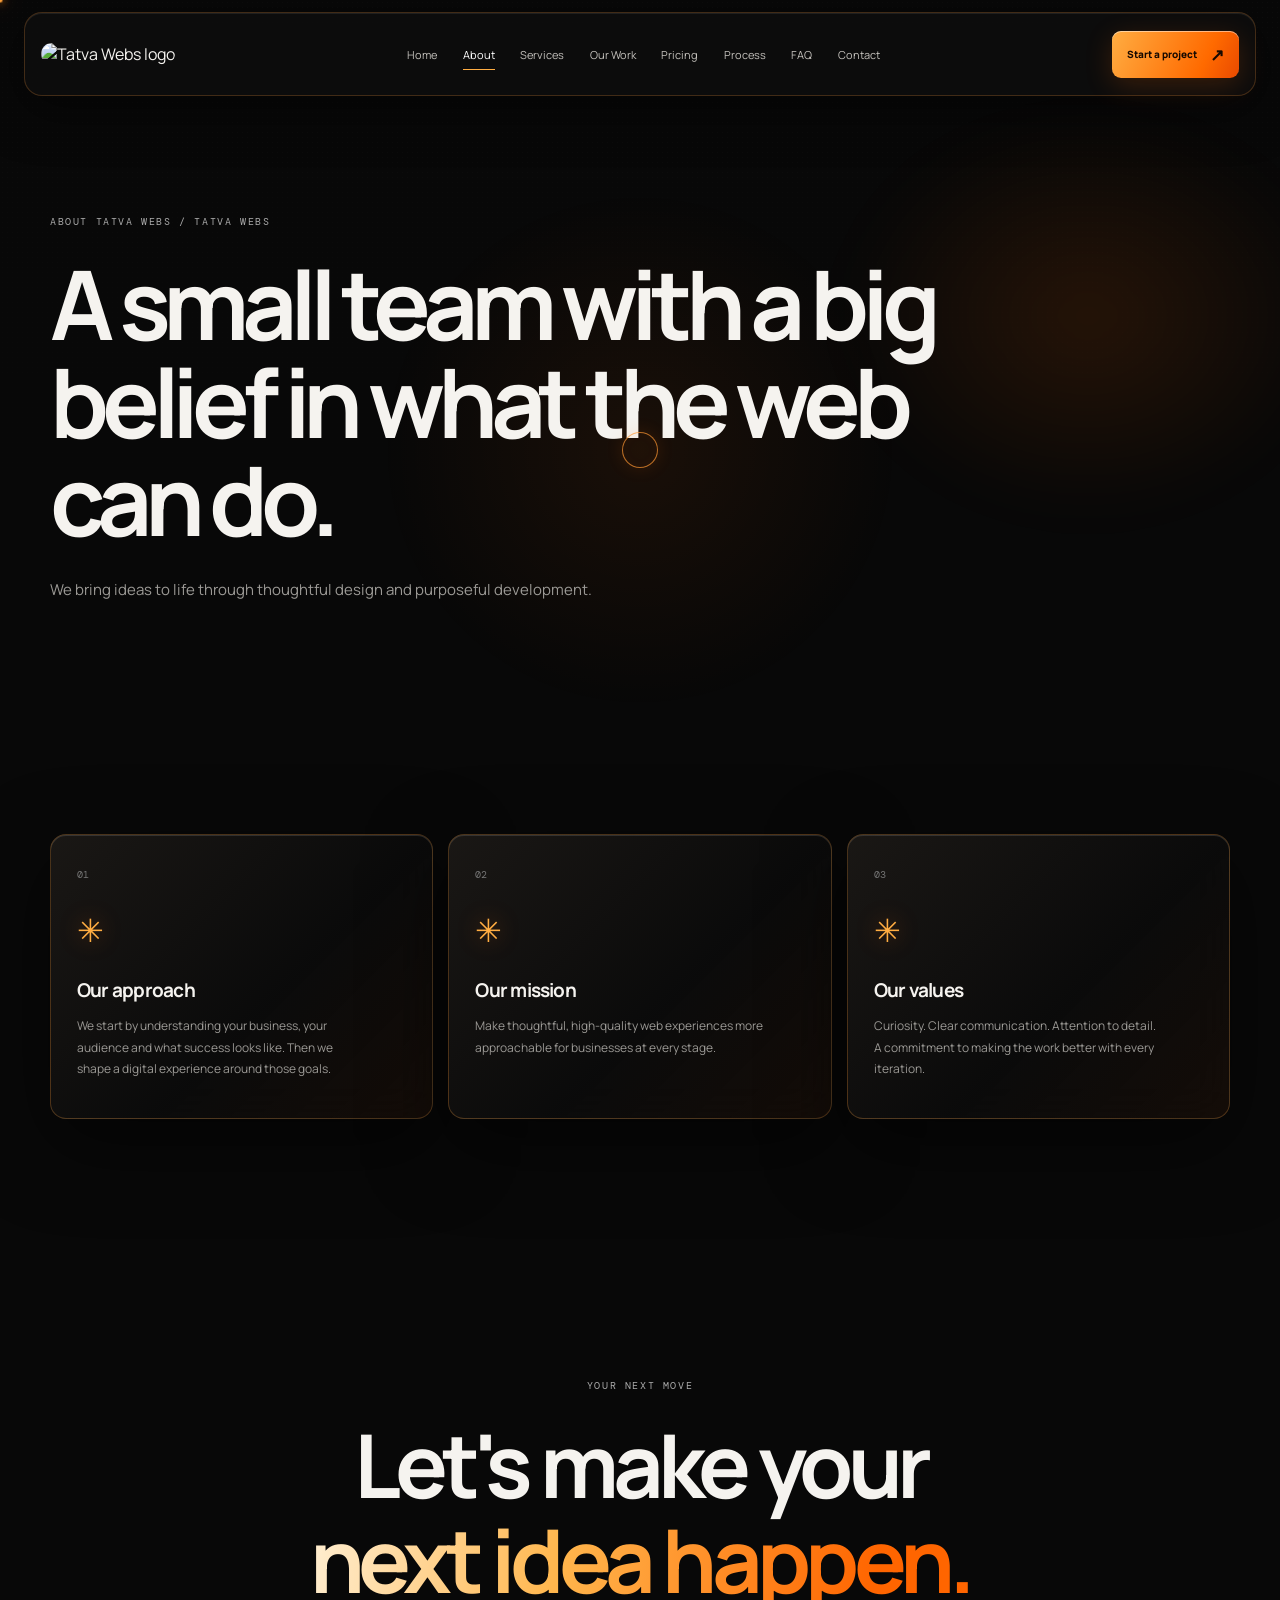
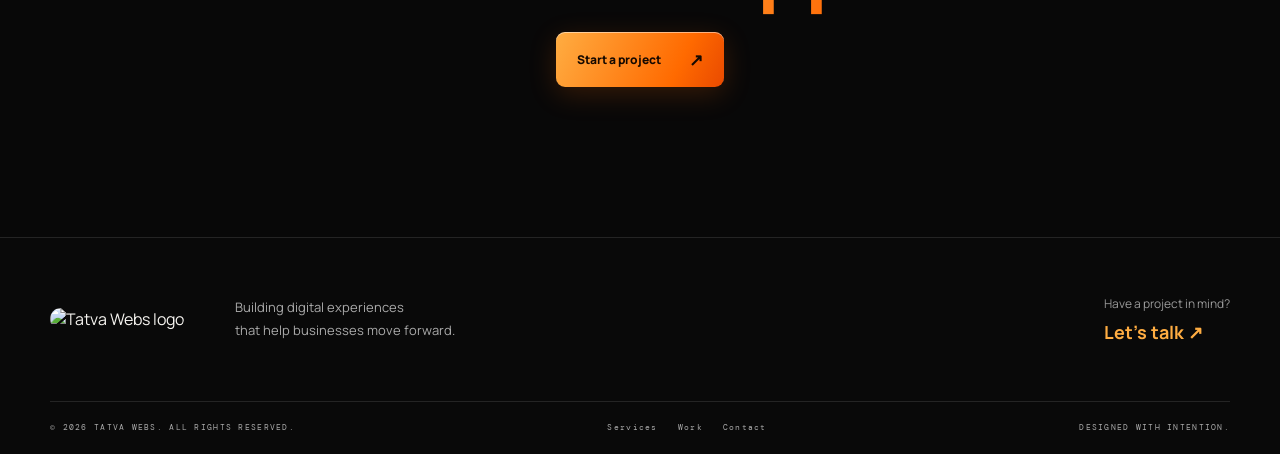
==== about.html @ 4f80a918 "Add files via upload" ====
<!doctype html><html lang="en"><head><meta charset="utf-8"><meta name="viewport" content="width=device-width, initial-scale=1"><meta name="theme-color" content="#080808"><meta name="description" content="We bring ideas to life through thoughtful design and purposeful development."><title>About Tatva Webs — Tatva Webs</title><link rel="icon" href="assets/tatva-webs-logo.png"><link rel="stylesheet" href="styles.css"><script defer src="script.js"></script></head><body data-page="about"><div class="cursor-dot"></div><div class="cursor-ring"></div><div class="scroll-progress"></div><header class="site-header"><a class="brand" href="index.html"><img src="assets/tatva-webs-logo.png" alt="Tatva Webs logo"></a><button class="menu-toggle" aria-label="Toggle navigation" aria-expanded="false"><i></i><i></i></button><nav class="main-nav"><a href="index.html">Home</a><a href="about.html">About</a><a href="services.html">Services</a><a href="work.html">Our Work</a><a href="pricing.html">Pricing</a><a href="process.html">Process</a><a href="faq.html">FAQ</a><a href="contact.html">Contact</a></nav><a class="button button-small header-cta magnetic" href="contact.html">Start a project <span>↗</span></a></header><main><section class="page-hero section-shell"><p class="eyebrow reveal">ABOUT TATVA WEBS / TATVA WEBS</p><h1 class="page-title reveal">A small team with a big belief in what the web can do.</h1><p class="page-lead reveal">We bring ideas to life through thoughtful design and purposeful development.</p></section><section class="section-shell section-pad"><div class="info-grid"><article class="info-card glass tilt-card reveal"><span class="card-index">01</span><span class="service-symbol">✳</span><h2>Our approach</h2><p>We start by understanding your business, your audience and what success looks like. Then we shape a digital experience around those goals.</p></article><article class="info-card glass tilt-card reveal"><span class="card-index">02</span><span class="service-symbol">✳</span><h2>Our mission</h2><p>Make thoughtful, high-quality web experiences more approachable for businesses at every stage.</p></article><article class="info-card glass tilt-card reveal"><span class="card-index">03</span><span class="service-symbol">✳</span><h2>Our values</h2><p>Curiosity. Clear communication. Attention to detail. A commitment to making the work better with every iteration.</p></article></div></section><section class="cta-section section-shell"><div class="section-label">YOUR NEXT MOVE</div><h2>Let's make your<br><em>next idea happen.</em></h2><a class="button magnetic" href="contact.html">Start a project <span>↗</span></a></section></main><footer class="site-footer"><div class="footer-top"><a class="footer-brand" href="index.html"><img src="assets/tatva-webs-logo.png" alt="Tatva Webs logo"></a><p>Building digital experiences<br>that help businesses move forward.</p><a class="footer-email" href="contact.html">Have a project in mind? <b>Let's talk ↗</b></a></div><div class="footer-bottom"><span>© <span data-year></span> TATVA WEBS. ALL RIGHTS RESERVED.</span><div><a href="services.html">Services</a><a href="work.html">Work</a><a href="contact.html">Contact</a></div><span>DESIGNED WITH INTENTION.</span></div></footer></body></html>
---- styles.css ----
@import url('https://fonts.googleapis.com/css2?family=DM+Mono:wght@400;500&family=Manrope:wght@400;500;600;700;800&display=swap');
:root{--bg:#080808;--panel:#111;--panel2:#171717;--orange:#ff6a00;--amber:#ffad42;--white:#f5f3ef;--muted:#9b9995;--line:rgba(255,255,255,.11);--ease:cubic-bezier(.2,.75,.25,1)}
*{box-sizing:border-box}html{scroll-behavior:smooth;background:var(--bg)}body{margin:0;background:var(--bg);color:var(--white);font-family:Manrope,Arial,sans-serif;overflow-x:hidden}body:before{content:"";position:fixed;inset:0;pointer-events:none;z-index:0;opacity:.13;background-image:radial-gradient(rgba(255,255,255,.2) .6px,transparent .6px);background-size:5px 5px;mask-image:linear-gradient(to bottom,black,transparent 75%)}a{color:inherit;text-decoration:none}button,input,textarea,select{font:inherit}.section-shell{width:min(1180px,calc(100% - 64px));margin-inline:auto;position:relative;z-index:1}.section-pad{padding-block:130px}.orange,em{font-style:normal;color:var(--amber)}em{background:linear-gradient(100deg,#fff0d5 0%,#ffb64d 38%,#ff6500 85%);background-clip:text;-webkit-background-clip:text;color:transparent}.eyebrow,.section-label,.hero-meta,.mock-label,.panel-kicker,.panel-footer,.footer-bottom,.contact-detail small{font:10px 'DM Mono',monospace;letter-spacing:.16em;color:#aaa}.eyebrow{display:flex;align-items:center;gap:10px}.eyebrow-dot,.pulse{width:7px;height:7px;border-radius:50%;background:var(--orange);box-shadow:0 0 15px var(--orange)}.site-header{height:84px;width:min(1320px,calc(100% - 48px));position:sticky;top:12px;margin:12px auto -96px;z-index:20;display:flex;align-items:center;justify-content:space-between;padding:9px 16px;border:1px solid rgba(255,255,255,.13);border-radius:18px;background:rgba(15,15,15,.67);backdrop-filter:blur(24px) saturate(145%);-webkit-backdrop-filter:blur(24px) saturate(145%);box-shadow:0 12px 50px #0008,inset 0 1px rgba(255,255,255,.08)}.brand img{width:64px;height:64px;object-fit:contain;border-radius:12px}.main-nav{display:flex;align-items:center;gap:clamp(12px,2vw,28px)}.main-nav a{font-size:11px;color:#c5c2bd;position:relative;transition:color .3s}.main-nav a:after{content:"";position:absolute;left:0;bottom:-8px;width:100%;height:1px;background:var(--amber);transform:scaleX(0);transform-origin:right;transition:transform .35s}.main-nav a:hover,.main-nav a.active{color:#fff}.main-nav a:hover:after,.main-nav a.active:after{transform:scaleX(1);transform-origin:left}.button{display:inline-flex;align-items:center;justify-content:center;gap:28px;padding:16px 21px;border-radius:9px;background:linear-gradient(115deg,#ffad42,#ff6a00 72%,#e94a00);color:#160900;font-size:12px;font-weight:800;box-shadow:0 7px 28px #ff6a0030,inset 0 1px #ffffff80;transition:box-shadow .3s,filter .3s,transform .2s;position:relative;overflow:hidden}.button:before{content:"";position:absolute;inset:0;background:linear-gradient(110deg,transparent 25%,#fff8 48%,transparent 70%);transform:translateX(-120%);transition:transform .65s}.button:hover:before{transform:translateX(120%)}.button:hover{box-shadow:0 9px 42px #ff6a0060,inset 0 1px #fff}.button span{font-size:17px}.button-small{padding:12px 15px;gap:13px;font-size:10px}.menu-toggle{display:none;background:none;border:0}.hero{min-height:850px;display:grid;grid-template-columns:1.02fr .98fr;align-items:center;padding-top:125px;padding-bottom:100px}.hero-grid{position:absolute;inset:10% -15% 5% 30%;opacity:.18;background-image:linear-gradient(rgba(255,255,255,.08) 1px,transparent 1px),linear-gradient(90deg,rgba(255,255,255,.08) 1px,transparent 1px);background-size:70px 70px;mask-image:radial-gradient(ellipse,black,transparent 70%);pointer-events:none}.hero-glow{position:absolute;width:650px;height:650px;right:-10%;top:15%;border-radius:50%;background:radial-gradient(circle,#ff6a0024,transparent 67%);filter:blur(35px);pointer-events:none}.hero-copy{position:relative;z-index:2;padding-top:35px}.hero-title{font-size:clamp(58px,7.2vw,100px);line-height:.99;letter-spacing:-.075em;font-weight:800;margin:27px 0 25px}.hero-title>span{display:block;overflow:hidden}.hero-title .line-reveal{animation:lineIn .9s var(--ease) both}.hero-title .line-reveal:nth-child(2){animation-delay:.12s}.hero-title .line-reveal:nth-child(3){animation-delay:.24s}@keyframes lineIn{from{transform:translateY(110%);filter:blur(12px);opacity:0}to{transform:translateY(0);filter:blur(0);opacity:1}}.hero-description,.page-lead{max-width:470px;color:var(--muted);font-size:15px;line-height:1.9}.hero-actions{display:flex;align-items:center;gap:30px;margin-top:32px}.text-link{font-size:12px;color:#ddd;display:inline-flex;gap:13px;align-items:center}.text-link span{color:var(--amber);font-size:17px;transition:transform .3s}.text-link:hover span{transform:translateX(5px)}.hero-meta{display:flex;gap:27px;margin-top:85px;font-size:9px}.hero-meta span+span{padding-left:27px;border-left:1px solid #444}.hero-art{height:560px;position:relative;display:grid;place-items:center;perspective:1000px}.orbit{position:absolute;border:1px solid #ff8a2826;border-radius:50%;transform:rotate(-25deg)}.orbit-one{width:480px;height:270px}.orbit-two{width:570px;height:360px;transform:rotate(35deg)}.orbit-three{width:380px;height:480px;transform:rotate(70deg)}.hero-panel{width:min(420px,85%);height:365px;position:relative;z-index:2;transform:rotateY(-12deg) rotateX(5deg);overflow:hidden;border-radius:18px}.glass{background:linear-gradient(135deg,rgba(255,255,255,.105),rgba(255,255,255,.025) 45%,rgba(255,106,0,.055));border:1px solid rgba(255,255,255,.17);box-shadow:inset 0 1px rgba(255,255,255,.13),0 25px 80px #0008;backdrop-filter:blur(20px) saturate(140%);-webkit-backdrop-filter:blur(20px) saturate(140%)}.panel-top{height:43px;border-bottom:1px solid var(--line);display:flex;align-items:center;justify-content:space-between;padding:0 15px;font:8px 'DM Mono';letter-spacing:.12em;color:#aaa}.window-dots{display:flex;gap:4px}.window-dots i{width:6px;height:6px;border-radius:50%;background:#ff6a00}.window-dots i:nth-child(2){background:#ffb347}.window-dots i:nth-child(3){background:#fff}.panel-content{padding:35px 32px;height:calc(100% - 43px);display:flex;flex-direction:column;position:relative;background:radial-gradient(ellipse at 90% 80%,#ff6a0027,transparent 55%)}.panel-kicker{font-size:8px}.panel-heading{font-size:52px;line-height:.98;font-weight:700;letter-spacing:-.07em;margin-top:26px}.panel-heading b{color:var(--amber)}.panel-bars{display:flex;gap:5px;margin-top:25px}.panel-bars i{height:4px;width:42px;border-radius:5px;background:linear-gradient(90deg,#ffad42,#ff6a00)}.panel-bars i:nth-child(2){opacity:.5;width:25px}.panel-bars i:nth-child(3){opacity:.2;width:15px}.panel-footer{display:flex;justify-content:space-between;margin-top:auto;font-size:7px}.panel-footer b{font-size:13px;color:var(--amber)}.floating-chip{position:absolute;z-index:3;border-radius:12px;padding:13px 16px;font-size:9px;letter-spacing:.06em;color:#ddd;animation:float 5s ease-in-out infinite}.chip-one{left:0;top:105px;display:flex;align-items:center;gap:10px}.chip-one b{color:white}.chip-icon{font-size:23px;color:var(--amber)}.chip-two{right:-2px;bottom:105px;display:flex;align-items:center;gap:10px;animation-delay:-2s}.hero-spark{position:absolute;width:5px;height:5px;background:#ffd08a;border-radius:50%;box-shadow:0 0 22px 5px #ff7900}.spark-one{top:80px;right:100px}.spark-two{bottom:85px;left:60px}@keyframes float{0%,100%{transform:translateY(0)}50%{transform:translateY(-13px)}}.scroll-cue{position:absolute;bottom:30px;left:0;display:flex;align-items:center;gap:12px;font:9px 'DM Mono';letter-spacing:.15em;color:#777}.scroll-cue span{width:35px;height:1px;background:var(--orange)}.intro{display:grid;grid-template-columns:.35fr 1fr;border-top:1px solid var(--line)}.intro-content h2,.section-heading h2,.feature-band h2,.cta-section h2,.contact-aside h2{font-size:clamp(38px,5vw,64px);line-height:1.08;letter-spacing:-.065em;margin:20px 0}.intro-content p{max-width:590px;color:var(--muted);font-size:14px;line-height:1.9;margin:25px 0}.intro-content .text-link{margin-top:12px}.section-heading{display:flex;align-items:end;justify-content:space-between;margin-bottom:45px}.section-heading h2{margin-bottom:0}.service-grid{display:grid;grid-template-columns:repeat(3,1fr);gap:15px}.service-card,.info-card{position:relative;min-height:285px;padding:26px;border-radius:16px;overflow:hidden;transition:border-color .35s,background .35s,box-shadow .35s;transform-style:preserve-3d}.service-card:before,.info-card:before{content:"";position:absolute;width:220px;height:220px;right:-100px;top:-120px;border-radius:50%;background:#ff6a0025;filter:blur(35px);opacity:0;transition:opacity .4s}.service-card:hover,.info-card:hover{border-color:#ff9a3d88;box-shadow:0 25px 70px #0009,0 0 35px #ff6a0010}.service-card:hover:before,.info-card:hover:before{opacity:1}.card-index{font:10px 'DM Mono';color:#777}.service-symbol{display:block;color:var(--amber);font-size:32px;margin:36px 0 20px;text-shadow:0 0 25px #ff6a0066}.service-card h3,.info-card h2{font-size:19px;letter-spacing:-.04em;margin:0 0 12px}.service-card p,.info-card p{font-size:12px;line-height:1.8;color:var(--muted);max-width:290px}.card-arrow{position:absolute;right:25px;bottom:25px;color:var(--amber);font-size:19px;transition:transform .3s}.service-card:hover .card-arrow{transform:translate(4px,-4px)}.feature-band{padding:100px 7%;border:1px solid #ffffff14;border-radius:24px;overflow:hidden;background:radial-gradient(ellipse at 85% 50%,#ff6a0017,transparent 50%),#101010}.feature-band h2{position:relative;margin:28px 0 55px}.feature-orb{position:absolute;width:370px;height:370px;right:5%;top:-45%;border-radius:50%;border:1px solid #ff8b2940;box-shadow:0 0 90px #ff6a0014,inset 0 0 70px #ff6a0010}.feature-points{display:grid;grid-template-columns:repeat(3,1fr);gap:20px}.feature-points div{border-top:1px solid #ffffff24;padding-top:17px;display:flex;gap:17px;font-size:12px}.feature-points b{font:10px 'DM Mono';color:var(--amber)}.project-grid{display:grid;grid-template-columns:1fr 1fr;gap:22px}.project-card{min-width:0}.project-visual{height:350px;position:relative;overflow:hidden;border-radius:15px;border:1px solid #ffffff1c;transition:transform .5s var(--ease),border-color .4s}.project-card:hover .project-visual{transform:translateY(-5px);border-color:#ff9a3d66}.mock-store{background:radial-gradient(circle at 75% 65%,#c66a37 0,#61311e 22%,#19100d 58%,#0d0b0a 100%)}.mock-studio{background:radial-gradient(circle at 70% 60%,#a7a28e 0,#48483f 24%,#1b1c18 65%)}.mock-north{background:radial-gradient(circle at 70% 60%,#5e7c8d 0,#1d3039 35%,#10171c 75%)}.mock-label{position:absolute;top:22px;left:24px;font-size:8px}.mock-store-title{position:absolute;left:10%;top:33%;font-size:clamp(32px,5vw,58px);line-height:.95;letter-spacing:-.07em;font-weight:800;color:#fff}.mock-store-shape{position:absolute;width:170px;height:220px;right:13%;bottom:-25px;border-radius:90px 90px 15px 15px;background:linear-gradient(140deg,#f1c59d,#79452f);transform:rotate(-14deg);box-shadow:0 20px 60px #0008}.mock-studio-circle{position:absolute;width:230px;height:230px;border-radius:50%;right:7%;bottom:-55px;border:35px solid #c8c0a4;box-shadow:0 0 60px #0008}.project-caption{display:flex;justify-content:space-between;align-items:center;padding:18px 3px}.project-caption h3{font-size:16px;margin:0 0 5px}.project-caption p{font:9px 'DM Mono';color:#888;letter-spacing:.1em;margin:0}.project-caption>span{color:var(--amber);font-size:20px}.cta-section{text-align:center;padding:130px 20px 150px;overflow:hidden}.cta-section h2{font-size:clamp(48px,7vw,88px);margin:25px 0}.cta-section>p{color:var(--muted);font-size:13px;margin:0 auto 30px}.cta-glow{position:absolute;z-index:-1;width:600px;height:400px;left:50%;top:20%;transform:translateX(-50%);background:radial-gradient(ellipse,#ff6a001c,transparent 70%);filter:blur(25px)}.site-footer{position:relative;z-index:1;border-top:1px solid var(--line);padding:45px max(32px,calc((100% - 1180px)/2)) 22px;background:#090909}.footer-top{display:grid;grid-template-columns:150px 1fr auto;align-items:center;gap:35px;padding-bottom:45px}.footer-brand img{width:100px;height:100px;object-fit:contain;border-radius:12px}.footer-top p{color:#aaa;font-size:13px;line-height:1.8}.footer-email{font-size:12px;color:#999}.footer-email b{display:block;color:var(--amber);font-size:18px;margin-top:8px}.footer-bottom{border-top:1px solid var(--line);padding-top:20px;display:flex;justify-content:space-between;gap:20px;font-size:8px}.footer-bottom div{display:flex;gap:20px}.footer-bottom a:hover{color:var(--amber)}.page-hero{padding-top:205px;padding-bottom:85px;min-height:530px}.page-title{font-size:clamp(54px,8vw,96px);letter-spacing:-.075em;line-height:1.02;max-width:950px;margin:27px 0}.page-lead{max-width:610px}.info-grid{display:grid;grid-template-columns:repeat(3,1fr);gap:15px}.info-card{min-height:250px}.info-card .service-symbol{margin:25px 0}.faq-list{max-width:900px}.faq-item{border-radius:12px;margin-bottom:12px;padding:0 22px}.faq-item summary{list-style:none;cursor:pointer;padding:22px 0;font-size:14px;display:flex;justify-content:space-between;gap:20px}.faq-item summary::-webkit-details-marker{display:none}.faq-item summary span{color:var(--amber);font-size:20px;transition:transform .3s}.faq-item[open] summary span{transform:rotate(45deg)}.faq-item p{color:var(--muted);font-size:13px;line-height:1.8;padding:0 35px 20px 0;margin:0}.contact-layout{display:grid;grid-template-columns:.8fr 1.2fr;gap:70px;align-items:start}.contact-aside h2{margin-top:25px}.contact-aside>p{font-size:13px;color:var(--muted);line-height:1.8}.contact-detail{margin-top:35px;display:flex;flex-direction:column;gap:10px}.contact-detail a{font-size:15px;color:var(--amber)}.small-note,.form-note{font-size:10px!important;color:#777!important;line-height:1.7}.contact-form{padding:30px;border-radius:18px;display:grid;gap:18px}.contact-form label{display:grid;gap:9px;font-size:11px;color:#ccc}.contact-form input,.contact-form textarea,.contact-form select{width:100%;background:#090909a8;border:1px solid #ffffff20;border-radius:8px;padding:14px;color:#fff;outline:none;font-size:12px;transition:border-color .25s,box-shadow .25s}.contact-form input:focus,.contact-form textarea:focus,.contact-form select:focus{border-color:#ff8b4d;box-shadow:0 0 0 3px #ff6a0018}.contact-form textarea{resize:vertical}.contact-form select option{background:#111}.contact-form .button{justify-self:start;border:0;cursor:pointer}.scroll-progress{position:fixed;z-index:50;top:0;left:0;height:2px;width:0;background:linear-gradient(90deg,#ffbd58,#ff5a00);box-shadow:0 0 12px #ff6a00}.cursor-dot,.cursor-ring{position:fixed;z-index:100;pointer-events:none;left:0;top:0;border-radius:50%;opacity:0;transform:translate(-50%,-50%)}.cursor-dot{width:5px;height:5px;background:#ffad42;box-shadow:0 0 12px #ff6a00}.cursor-ring{width:32px;height:32px;border:1px solid #ff9a3d99;transition:width .2s,height .2s,background .2s}.cursor-ring.hover{width:54px;height:54px;background:#ff6a0010}.loader{position:fixed;inset:0;z-index:200;background:#080808;display:grid;place-content:center;justify-items:center;gap:18px;transition:opacity .7s,visibility .7s}.loader img{width:115px;height:115px;object-fit:contain;border-radius:18px;animation:loaderPulse 1.3s ease-in-out infinite alternate}.loader-line{height:2px;width:130px;background:linear-gradient(90deg,#ffb347,#ff5c00);transform-origin:left;animation:loadLine 1.1s ease-in-out infinite alternate}.loader small{font:8px 'DM Mono';letter-spacing:.2em;color:#888}.loader.done{opacity:0;visibility:hidden}@keyframes loadLine{from{transform:scaleX(.1)}to{transform:scaleX(1)}}@keyframes loaderPulse{to{filter:drop-shadow(0 0 18px #ff6a00);transform:scale(1.04)}}.reveal{opacity:0;transform:translateY(28px);transition:opacity .8s var(--ease),transform .8s var(--ease)}.reveal.visible{opacity:1;transform:translateY(0)}
@media(max-width:980px){.main-nav{gap:12px}.main-nav a{font-size:10px}.header-cta{display:none}.hero{grid-template-columns:1fr 1fr}.hero-title{font-size:clamp(55px,8vw,78px)}.hero-art{transform:scale(.88)}.info-grid{grid-template-columns:repeat(2,1fr)}}
@media(max-width:760px){.section-shell{width:calc(100% - 38px)}.section-pad{padding-block:85px}.site-header{width:calc(100% - 24px);height:70px;top:8px;margin:8px auto -78px;padding:6px 10px;border-radius:14px}.brand img{width:55px;height:55px}.menu-toggle{display:flex;flex-direction:column;gap:5px;padding:12px;z-index:3}.menu-toggle i{width:22px;height:1px;background:#fff}.main-nav{position:absolute;top:78px;left:0;right:0;padding:18px;background:rgba(12,12,12,.96);border:1px solid var(--line);border-radius:14px;display:none;grid-template-columns:1fr 1fr;gap:0;backdrop-filter:blur(20px)}.main-nav.open{display:grid}.main-nav a{padding:14px 10px;font-size:12px}.main-nav a:after{bottom:5px;width:calc(100% - 20px)}.hero{display:flex;flex-direction:column;align-items:stretch;padding-top:155px;min-height:unset;padding-bottom:95px}.hero-title{font-size:clamp(57px,13vw,84px)}.hero-description{font-size:13px}.hero-meta{margin-top:48px;gap:13px;flex-wrap:wrap}.hero-meta span+span{padding-left:13px}.hero-art{height:420px;transform:scale(.83);transform-origin:center top;margin-top:35px;margin-bottom:-40px}.hero-panel{width:min(390px,90%);height:330px}.panel-heading{font-size:45px}.orbit-one{width:390px}.orbit-two{width:450px}.orbit-three{height:400px}.chip-one{left:-8px;top:60px}.chip-two{right:-8px;bottom:50px}.scroll-cue{bottom:18px}.intro{grid-template-columns:1fr;gap:28px}.intro-content h2,.section-heading h2,.feature-band h2,.cta-section h2{font-size:clamp(38px,10vw,55px)}.section-heading{align-items:start;gap:20px;flex-direction:column}.service-grid,.info-grid{grid-template-columns:1fr}.service-card{min-height:240px}.feature-band{padding:65px 25px}.feature-points{grid-template-columns:1fr;gap:15px}.project-grid{grid-template-columns:1fr}.project-visual{height:300px}.page-hero{padding-top:160px;padding-bottom:55px;min-height:unset}.page-title{font-size:clamp(52px,12vw,75px)}.contact-layout{grid-template-columns:1fr;gap:45px}.contact-form{padding:22px}.footer-top{grid-template-columns:90px 1fr;gap:15px}.footer-brand img{width:78px;height:78px}.footer-email{grid-column:1/-1}.footer-bottom{flex-direction:column;gap:15px}.footer-bottom div{order:-1}.cursor-dot,.cursor-ring{display:none}.cta-section{padding:95px 10px 110px}}
@media(prefers-reduced-motion:reduce){*,*:before,*:after{scroll-behavior:auto!important;animation-duration:.01ms!important;animation-iteration-count:1!important;transition-duration:.01ms!important}.reveal{opacity:1;transform:none}}


/* ===== Reference-inspired cinematic polish ===== */
:root { --cursor-x: 50vw; --cursor-y: 50vh; }
body:after {
  content:""; position:fixed; inset:0; z-index:0; pointer-events:none;
  background:radial-gradient(360px circle at var(--cursor-x) var(--cursor-y), rgba(255,112,15,.075), transparent 72%);
  transition:background .08s linear;
}
.cursor-dot,.cursor-ring { display:block; opacity:1; }
.cursor-dot {
  width:5px;height:5px;background:#ff9d32;
  box-shadow:0 0 8px #ff7a00,0 0 19px #ff6500a8;
  mix-blend-mode:screen;
}
.cursor-ring {
  width:36px;height:36px;border:1px solid rgba(255,151,50,.7);
  background:rgba(255,112,0,.025);
  box-shadow:0 0 18px rgba(255,103,0,.12),inset 0 0 12px rgba(255,103,0,.035);
  transition:width .24s var(--ease),height .24s var(--ease),border-color .24s,background .24s,box-shadow .24s;
}
.cursor-ring.hover {
  width:64px;height:64px;border-color:#ffad42;
  background:rgba(255,112,0,.09);
  box-shadow:0 0 28px rgba(255,103,0,.25),inset 0 0 18px rgba(255,103,0,.08);
}
.site-header { border-color:rgba(255,157,62,.22); }
.glass,.service-card,.info-card,.faq-item,.contact-form {
  background:linear-gradient(135deg,rgba(30,27,24,.83),rgba(12,12,12,.78) 58%,rgba(62,29,9,.23));
  border-color:rgba(255,166,72,.25);
}
.glass:after,.service-card:after,.info-card:after {
  content:"";position:absolute;inset:0;pointer-events:none;border-radius:inherit;
  background:radial-gradient(260px circle at var(--mx,50%) var(--my,50%),rgba(255,151,48,.13),transparent 72%);
  opacity:0;transition:opacity .3s;
}
.glass:hover:after,.service-card:hover:after,.info-card:hover:after {opacity:1}
.service-card,.info-card { overflow:hidden; }
.project-visual { box-shadow:inset 0 1px rgba(255,255,255,.12),0 25px 65px #0008; }
.project-visual:after {
  content:"";position:absolute;inset:0;pointer-events:none;
  background:linear-gradient(125deg,rgba(255,255,255,.08),transparent 28%,transparent 70%,rgba(255,111,0,.1));
}
.project-card:hover .project-visual { box-shadow:0 20px 65px #ff6a0015, inset 0 1px #ffffff22; }
.page-hero:before {
  content:"";position:absolute;z-index:-1;right:-10%;top:15%;width:520px;height:420px;
  background:radial-gradient(ellipse,rgba(255,104,0,.12),transparent 68%);filter:blur(25px);pointer-events:none;
}
body[data-page="process"] .info-grid { display:flex;flex-direction:column;gap:26px;position:relative;padding-left:84px; }
body[data-page="process"] .info-grid:before {
  content:"";position:absolute;left:31px;top:36px;bottom:36px;width:2px;
  background:linear-gradient(#ffad42,#ff6500 70%,rgba(255,106,0,.12));
  box-shadow:0 0 14px #ff6a0066;
}
body[data-page="process"] .info-card {
  min-height:150px;padding:28px 34px;border-radius:16px;
}
body[data-page="process"] .info-card:before {
  content:attr(data-stage);position:absolute;left:-84px;top:24px;width:54px;height:54px;
  display:grid;place-items:center;border:1px solid #ff9b3b88;border-radius:50%;
  background:#111;color:#ffb34d;font:16px 'DM Mono';box-shadow:0 0 25px #ff6a0020;
}
body[data-page="process"] .info-card .service-symbol { display:none; }
body[data-page="process"] .info-card .card-index { color:#ff9d32;letter-spacing:.18em; }
body[data-page="process"] .info-card h2 {font-size:25px;margin:12px 0}
body[data-page="work"] .portfolio-grid { gap:28px; }
body[data-page="work"] .project-visual { height:410px; }
body[data-page="work"] .project-card:nth-child(2) { margin-top:65px; }
body[data-page="work"] .project-card:nth-child(3) { margin-top:-55px; }
body[data-page="services"] .info-card { min-height:300px; }
@media(max-width:760px) {
  .cursor-dot,.cursor-ring {display:none}
  body:after {display:none}
  body[data-page="process"] .info-grid {padding-left:58px}
  body[data-page="process"] .info-grid:before {left:20px}
  body[data-page="process"] .info-card:before {left:-58px;width:42px;height:42px;font-size:12px}
  body[data-page="work"] .project-visual {height:300px}
  body[data-page="work"] .project-card:nth-child(2),body[data-page="work"] .project-card:nth-child(3) {margin-top:0}
}
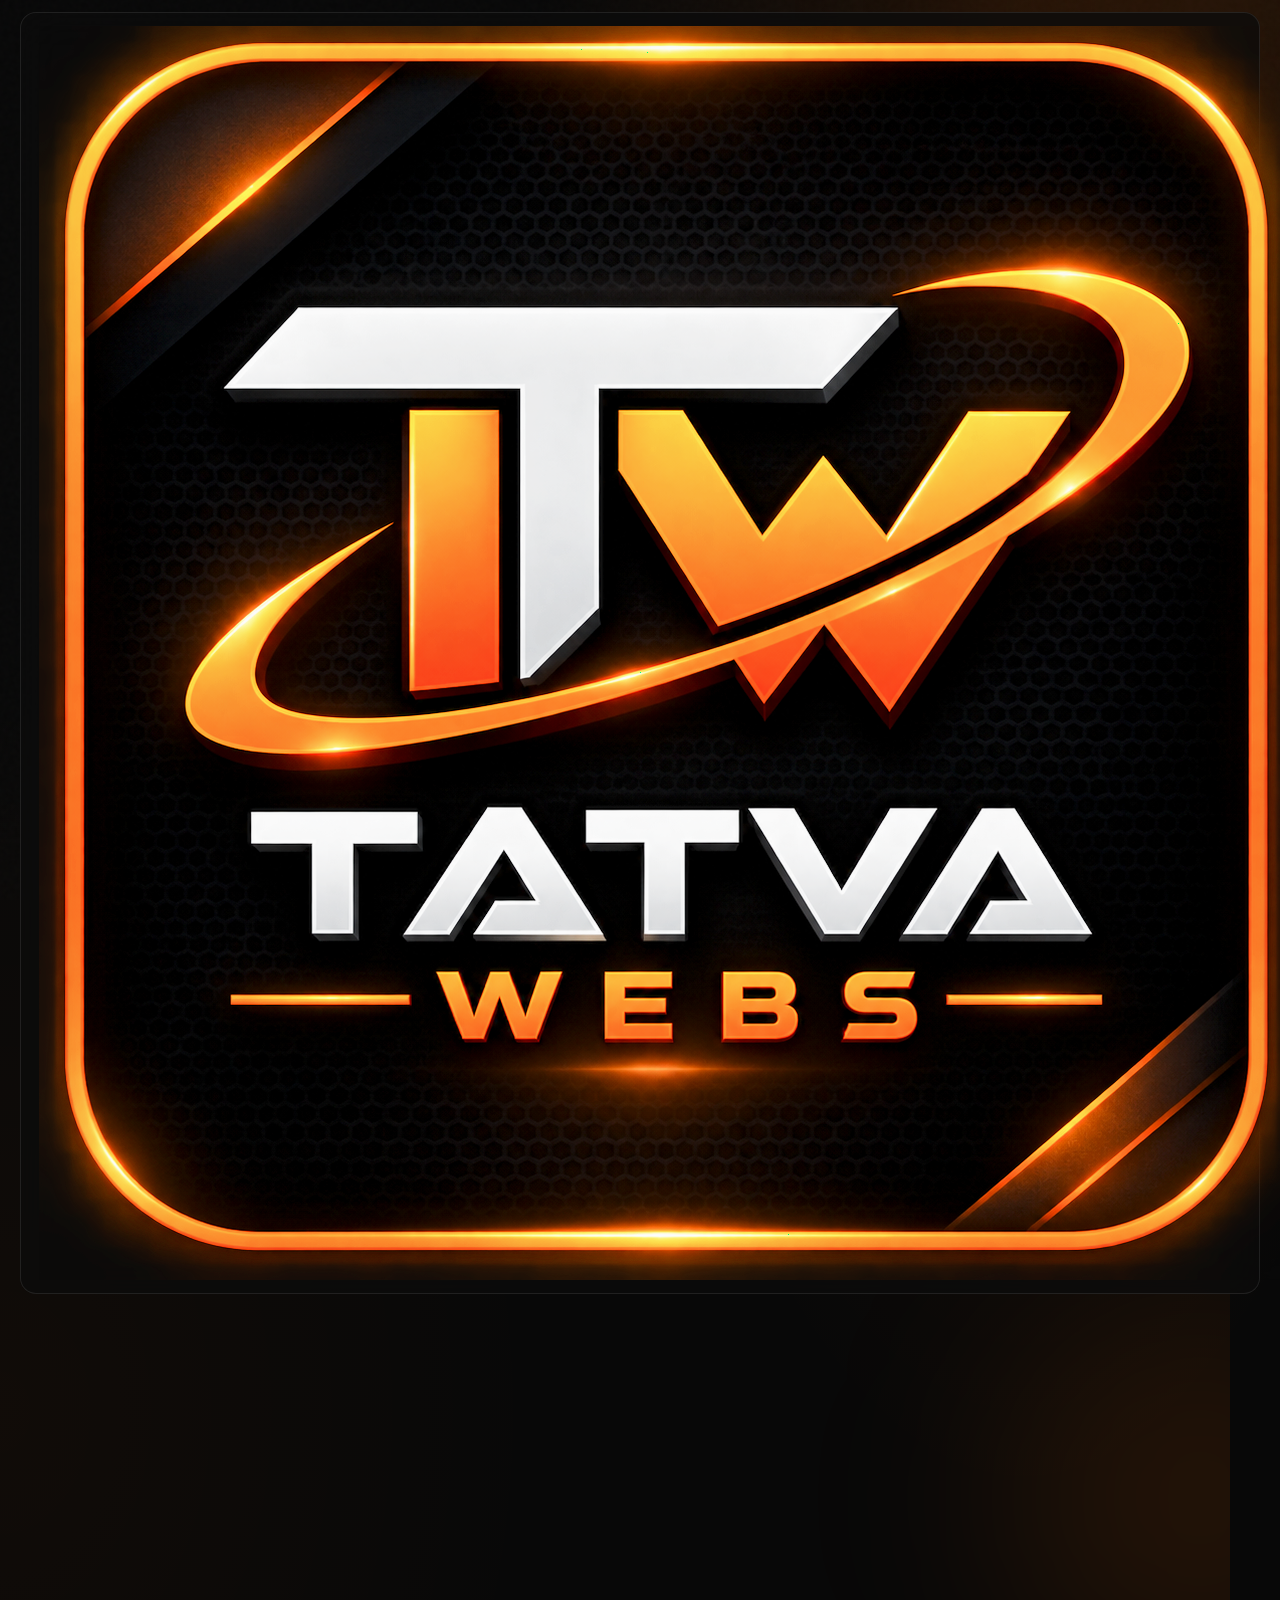
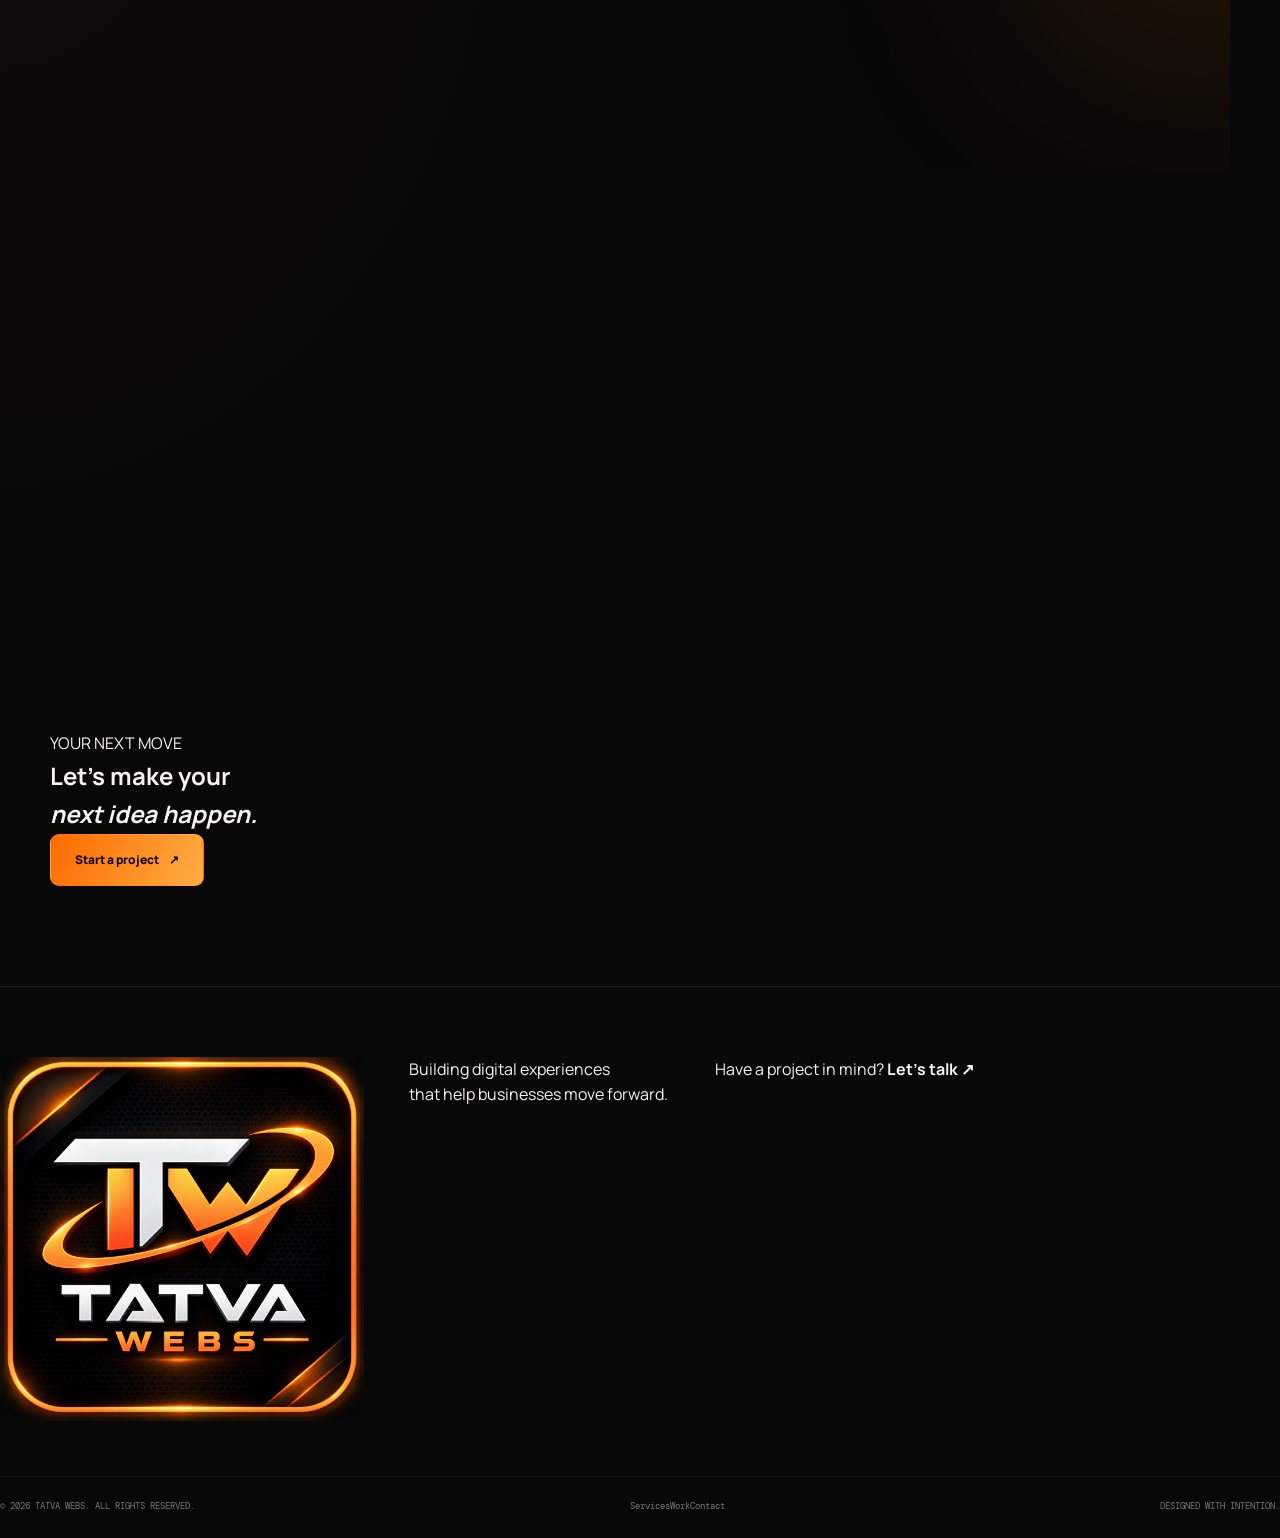
==== commit f7e98535: "Update about.html" ====
--- a/about.html
+++ b/about.html
@@ -1 +1,2 @@
-<!doctype html><html lang="en"><head><meta charset="utf-8"><meta name="viewport" content="width=device-width, initial-scale=1"><meta name="theme-color" content="#080808"><meta name="description" content="We bring ideas to life through thoughtful design and purposeful development."><title>About Tatva Webs — Tatva Webs</title><link rel="icon" href="assets/tatva-webs-logo.png"><link rel="stylesheet" href="styles.css"><script defer src="script.js"></script></head><body data-page="about"><div class="cursor-dot"></div><div class="cursor-ring"></div><div class="scroll-progress"></div><header class="site-header"><a class="brand" href="index.html"><img src="assets/tatva-webs-logo.png" alt="Tatva Webs logo"></a><button class="menu-toggle" aria-label="Toggle navigation" aria-expanded="false"><i></i><i></i></button><nav class="main-nav"><a href="index.html">Home</a><a href="about.html">About</a><a href="services.html">Services</a><a href="work.html">Our Work</a><a href="pricing.html">Pricing</a><a href="process.html">Process</a><a href="faq.html">FAQ</a><a href="contact.html">Contact</a></nav><a class="button button-small header-cta magnetic" href="contact.html">Start a project <span>↗</span></a></header><main><section class="page-hero section-shell"><p class="eyebrow reveal">ABOUT TATVA WEBS / TATVA WEBS</p><h1 class="page-title reveal">A small team with a big belief in what the web can do.</h1><p class="page-lead reveal">We bring ideas to life through thoughtful design and purposeful development.</p></section><section class="section-shell section-pad"><div class="info-grid"><article class="info-card glass tilt-card reveal"><span class="card-index">01</span><span class="service-symbol">✳</span><h2>Our approach</h2><p>We start by understanding your business, your audience and what success looks like. Then we shape a digital experience around those goals.</p></article><article class="info-card glass tilt-card reveal"><span class="card-index">02</span><span class="service-symbol">✳</span><h2>Our mission</h2><p>Make thoughtful, high-quality web experiences more approachable for businesses at every stage.</p></article><article class="info-card glass tilt-card reveal"><span class="card-index">03</span><span class="service-symbol">✳</span><h2>Our values</h2><p>Curiosity. Clear communication. Attention to detail. A commitment to making the work better with every iteration.</p></article></div></section><section class="cta-section section-shell"><div class="section-label">YOUR NEXT MOVE</div><h2>Let's make your<br><em>next idea happen.</em></h2><a class="button magnetic" href="contact.html">Start a project <span>↗</span></a></section></main><footer class="site-footer"><div class="footer-top"><a class="footer-brand" href="index.html"><img src="assets/tatva-webs-logo.png" alt="Tatva Webs logo"></a><p>Building digital experiences<br>that help businesses move forward.</p><a class="footer-email" href="contact.html">Have a project in mind? <b>Let's talk ↗</b></a></div><div class="footer-bottom"><span>© <span data-year></span> TATVA WEBS. ALL RIGHTS RESERVED.</span><div><a href="services.html">Services</a><a href="work.html">Work</a><a href="contact.html">Contact</a></div><span>DESIGNED WITH INTENTION.</span></div></footer></body></html>+<!doctype html><html lang="en"><head><meta charset="utf-8"><meta name="viewport" content="width=device-width, initial-scale=1"><meta name="theme-color" content="#080808"><meta name="description" content="We bring ideas to life through thoughtful design and purposeful development."><title>About Tatva Webs — Tatva Webs</title><link rel="icon" href="assets/tatva-webs-logo.png"><link rel="stylesheet" href="styles.css"><script defer src="script.js"></script></head><div class="cursor-dot"></div>
+<div class="cursor-ring"></div><body data-page="about"><div class="cursor-dot"></div><div class="cursor-ring"></div><div class="scroll-progress"></div><header class="site-header"><a class="brand" href="index.html"><img src="assets/tatva-webs-logo.png" alt="Tatva Webs logo"></a><button class="menu-toggle" aria-label="Toggle navigation" aria-expanded="false"><i></i><i></i></button><nav class="main-nav"><a href="index.html">Home</a><a href="about.html">About</a><a href="services.html">Services</a><a href="work.html">Our Work</a><a href="pricing.html">Pricing</a><a href="process.html">Process</a><a href="faq.html">FAQ</a><a href="contact.html">Contact</a></nav><a class="button button-small header-cta magnetic" href="contact.html">Start a project <span>↗</span></a></header><main><section class="page-hero section-shell"><p class="eyebrow reveal">ABOUT TATVA WEBS / TATVA WEBS</p><h1 class="page-title reveal">A small team with a big belief in what the web can do.</h1><p class="page-lead reveal">We bring ideas to life through thoughtful design and purposeful development.</p></section><section class="section-shell section-pad"><div class="info-grid"><article class="info-card glass tilt-card reveal"><span class="card-index">01</span><span class="service-symbol">✳</span><h2>Our approach</h2><p>We start by understanding your business, your audience and what success looks like. Then we shape a digital experience around those goals.</p></article><article class="info-card glass tilt-card reveal"><span class="card-index">02</span><span class="service-symbol">✳</span><h2>Our mission</h2><p>Make thoughtful, high-quality web experiences more approachable for businesses at every stage.</p></article><article class="info-card glass tilt-card reveal"><span class="card-index">03</span><span class="service-symbol">✳</span><h2>Our values</h2><p>Curiosity. Clear communication. Attention to detail. A commitment to making the work better with every iteration.</p></article></div></section><section class="cta-section section-shell"><div class="section-label">YOUR NEXT MOVE</div><h2>Let's make your<br><em>next idea happen.</em></h2><a class="button magnetic" href="contact.html">Start a project <span>↗</span></a></section></main><footer class="site-footer"><div class="footer-top"><a class="footer-brand" href="index.html"><img src="assets/tatva-webs-logo.png" alt="Tatva Webs logo"></a><p>Building digital experiences<br>that help businesses move forward.</p><a class="footer-email" href="contact.html">Have a project in mind? <b>Let's talk ↗</b></a></div><div class="footer-bottom"><span>© <span data-year></span> TATVA WEBS. ALL RIGHTS RESERVED.</span><div><a href="services.html">Services</a><a href="work.html">Work</a><a href="contact.html">Contact</a></div><span>DESIGNED WITH INTENTION.</span></div></footer></body></html>
--- a/styles.css
+++ b/styles.css
@@ -1,85 +1,2241 @@
 @import url('https://fonts.googleapis.com/css2?family=DM+Mono:wght@400;500&family=Manrope:wght@400;500;600;700;800&display=swap');
-:root{--bg:#080808;--panel:#111;--panel2:#171717;--orange:#ff6a00;--amber:#ffad42;--white:#f5f3ef;--muted:#9b9995;--line:rgba(255,255,255,.11);--ease:cubic-bezier(.2,.75,.25,1)}
-*{box-sizing:border-box}html{scroll-behavior:smooth;background:var(--bg)}body{margin:0;background:var(--bg);color:var(--white);font-family:Manrope,Arial,sans-serif;overflow-x:hidden}body:before{content:"";position:fixed;inset:0;pointer-events:none;z-index:0;opacity:.13;background-image:radial-gradient(rgba(255,255,255,.2) .6px,transparent .6px);background-size:5px 5px;mask-image:linear-gradient(to bottom,black,transparent 75%)}a{color:inherit;text-decoration:none}button,input,textarea,select{font:inherit}.section-shell{width:min(1180px,calc(100% - 64px));margin-inline:auto;position:relative;z-index:1}.section-pad{padding-block:130px}.orange,em{font-style:normal;color:var(--amber)}em{background:linear-gradient(100deg,#fff0d5 0%,#ffb64d 38%,#ff6500 85%);background-clip:text;-webkit-background-clip:text;color:transparent}.eyebrow,.section-label,.hero-meta,.mock-label,.panel-kicker,.panel-footer,.footer-bottom,.contact-detail small{font:10px 'DM Mono',monospace;letter-spacing:.16em;color:#aaa}.eyebrow{display:flex;align-items:center;gap:10px}.eyebrow-dot,.pulse{width:7px;height:7px;border-radius:50%;background:var(--orange);box-shadow:0 0 15px var(--orange)}.site-header{height:84px;width:min(1320px,calc(100% - 48px));position:sticky;top:12px;margin:12px auto -96px;z-index:20;display:flex;align-items:center;justify-content:space-between;padding:9px 16px;border:1px solid rgba(255,255,255,.13);border-radius:18px;background:rgba(15,15,15,.67);backdrop-filter:blur(24px) saturate(145%);-webkit-backdrop-filter:blur(24px) saturate(145%);box-shadow:0 12px 50px #0008,inset 0 1px rgba(255,255,255,.08)}.brand img{width:64px;height:64px;object-fit:contain;border-radius:12px}.main-nav{display:flex;align-items:center;gap:clamp(12px,2vw,28px)}.main-nav a{font-size:11px;color:#c5c2bd;position:relative;transition:color .3s}.main-nav a:after{content:"";position:absolute;left:0;bottom:-8px;width:100%;height:1px;background:var(--amber);transform:scaleX(0);transform-origin:right;transition:transform .35s}.main-nav a:hover,.main-nav a.active{color:#fff}.main-nav a:hover:after,.main-nav a.active:after{transform:scaleX(1);transform-origin:left}.button{display:inline-flex;align-items:center;justify-content:center;gap:28px;padding:16px 21px;border-radius:9px;background:linear-gradient(115deg,#ffad42,#ff6a00 72%,#e94a00);color:#160900;font-size:12px;font-weight:800;box-shadow:0 7px 28px #ff6a0030,inset 0 1px #ffffff80;transition:box-shadow .3s,filter .3s,transform .2s;position:relative;overflow:hidden}.button:before{content:"";position:absolute;inset:0;background:linear-gradient(110deg,transparent 25%,#fff8 48%,transparent 70%);transform:translateX(-120%);transition:transform .65s}.button:hover:before{transform:translateX(120%)}.button:hover{box-shadow:0 9px 42px #ff6a0060,inset 0 1px #fff}.button span{font-size:17px}.button-small{padding:12px 15px;gap:13px;font-size:10px}.menu-toggle{display:none;background:none;border:0}.hero{min-height:850px;display:grid;grid-template-columns:1.02fr .98fr;align-items:center;padding-top:125px;padding-bottom:100px}.hero-grid{position:absolute;inset:10% -15% 5% 30%;opacity:.18;background-image:linear-gradient(rgba(255,255,255,.08) 1px,transparent 1px),linear-gradient(90deg,rgba(255,255,255,.08) 1px,transparent 1px);background-size:70px 70px;mask-image:radial-gradient(ellipse,black,transparent 70%);pointer-events:none}.hero-glow{position:absolute;width:650px;height:650px;right:-10%;top:15%;border-radius:50%;background:radial-gradient(circle,#ff6a0024,transparent 67%);filter:blur(35px);pointer-events:none}.hero-copy{position:relative;z-index:2;padding-top:35px}.hero-title{font-size:clamp(58px,7.2vw,100px);line-height:.99;letter-spacing:-.075em;font-weight:800;margin:27px 0 25px}.hero-title>span{display:block;overflow:hidden}.hero-title .line-reveal{animation:lineIn .9s var(--ease) both}.hero-title .line-reveal:nth-child(2){animation-delay:.12s}.hero-title .line-reveal:nth-child(3){animation-delay:.24s}@keyframes lineIn{from{transform:translateY(110%);filter:blur(12px);opacity:0}to{transform:translateY(0);filter:blur(0);opacity:1}}.hero-description,.page-lead{max-width:470px;color:var(--muted);font-size:15px;line-height:1.9}.hero-actions{display:flex;align-items:center;gap:30px;margin-top:32px}.text-link{font-size:12px;color:#ddd;display:inline-flex;gap:13px;align-items:center}.text-link span{color:var(--amber);font-size:17px;transition:transform .3s}.text-link:hover span{transform:translateX(5px)}.hero-meta{display:flex;gap:27px;margin-top:85px;font-size:9px}.hero-meta span+span{padding-left:27px;border-left:1px solid #444}.hero-art{height:560px;position:relative;display:grid;place-items:center;perspective:1000px}.orbit{position:absolute;border:1px solid #ff8a2826;border-radius:50%;transform:rotate(-25deg)}.orbit-one{width:480px;height:270px}.orbit-two{width:570px;height:360px;transform:rotate(35deg)}.orbit-three{width:380px;height:480px;transform:rotate(70deg)}.hero-panel{width:min(420px,85%);height:365px;position:relative;z-index:2;transform:rotateY(-12deg) rotateX(5deg);overflow:hidden;border-radius:18px}.glass{background:linear-gradient(135deg,rgba(255,255,255,.105),rgba(255,255,255,.025) 45%,rgba(255,106,0,.055));border:1px solid rgba(255,255,255,.17);box-shadow:inset 0 1px rgba(255,255,255,.13),0 25px 80px #0008;backdrop-filter:blur(20px) saturate(140%);-webkit-backdrop-filter:blur(20px) saturate(140%)}.panel-top{height:43px;border-bottom:1px solid var(--line);display:flex;align-items:center;justify-content:space-between;padding:0 15px;font:8px 'DM Mono';letter-spacing:.12em;color:#aaa}.window-dots{display:flex;gap:4px}.window-dots i{width:6px;height:6px;border-radius:50%;background:#ff6a00}.window-dots i:nth-child(2){background:#ffb347}.window-dots i:nth-child(3){background:#fff}.panel-content{padding:35px 32px;height:calc(100% - 43px);display:flex;flex-direction:column;position:relative;background:radial-gradient(ellipse at 90% 80%,#ff6a0027,transparent 55%)}.panel-kicker{font-size:8px}.panel-heading{font-size:52px;line-height:.98;font-weight:700;letter-spacing:-.07em;margin-top:26px}.panel-heading b{color:var(--amber)}.panel-bars{display:flex;gap:5px;margin-top:25px}.panel-bars i{height:4px;width:42px;border-radius:5px;background:linear-gradient(90deg,#ffad42,#ff6a00)}.panel-bars i:nth-child(2){opacity:.5;width:25px}.panel-bars i:nth-child(3){opacity:.2;width:15px}.panel-footer{display:flex;justify-content:space-between;margin-top:auto;font-size:7px}.panel-footer b{font-size:13px;color:var(--amber)}.floating-chip{position:absolute;z-index:3;border-radius:12px;padding:13px 16px;font-size:9px;letter-spacing:.06em;color:#ddd;animation:float 5s ease-in-out infinite}.chip-one{left:0;top:105px;display:flex;align-items:center;gap:10px}.chip-one b{color:white}.chip-icon{font-size:23px;color:var(--amber)}.chip-two{right:-2px;bottom:105px;display:flex;align-items:center;gap:10px;animation-delay:-2s}.hero-spark{position:absolute;width:5px;height:5px;background:#ffd08a;border-radius:50%;box-shadow:0 0 22px 5px #ff7900}.spark-one{top:80px;right:100px}.spark-two{bottom:85px;left:60px}@keyframes float{0%,100%{transform:translateY(0)}50%{transform:translateY(-13px)}}.scroll-cue{position:absolute;bottom:30px;left:0;display:flex;align-items:center;gap:12px;font:9px 'DM Mono';letter-spacing:.15em;color:#777}.scroll-cue span{width:35px;height:1px;background:var(--orange)}.intro{display:grid;grid-template-columns:.35fr 1fr;border-top:1px solid var(--line)}.intro-content h2,.section-heading h2,.feature-band h2,.cta-section h2,.contact-aside h2{font-size:clamp(38px,5vw,64px);line-height:1.08;letter-spacing:-.065em;margin:20px 0}.intro-content p{max-width:590px;color:var(--muted);font-size:14px;line-height:1.9;margin:25px 0}.intro-content .text-link{margin-top:12px}.section-heading{display:flex;align-items:end;justify-content:space-between;margin-bottom:45px}.section-heading h2{margin-bottom:0}.service-grid{display:grid;grid-template-columns:repeat(3,1fr);gap:15px}.service-card,.info-card{position:relative;min-height:285px;padding:26px;border-radius:16px;overflow:hidden;transition:border-color .35s,background .35s,box-shadow .35s;transform-style:preserve-3d}.service-card:before,.info-card:before{content:"";position:absolute;width:220px;height:220px;right:-100px;top:-120px;border-radius:50%;background:#ff6a0025;filter:blur(35px);opacity:0;transition:opacity .4s}.service-card:hover,.info-card:hover{border-color:#ff9a3d88;box-shadow:0 25px 70px #0009,0 0 35px #ff6a0010}.service-card:hover:before,.info-card:hover:before{opacity:1}.card-index{font:10px 'DM Mono';color:#777}.service-symbol{display:block;color:var(--amber);font-size:32px;margin:36px 0 20px;text-shadow:0 0 25px #ff6a0066}.service-card h3,.info-card h2{font-size:19px;letter-spacing:-.04em;margin:0 0 12px}.service-card p,.info-card p{font-size:12px;line-height:1.8;color:var(--muted);max-width:290px}.card-arrow{position:absolute;right:25px;bottom:25px;color:var(--amber);font-size:19px;transition:transform .3s}.service-card:hover .card-arrow{transform:translate(4px,-4px)}.feature-band{padding:100px 7%;border:1px solid #ffffff14;border-radius:24px;overflow:hidden;background:radial-gradient(ellipse at 85% 50%,#ff6a0017,transparent 50%),#101010}.feature-band h2{position:relative;margin:28px 0 55px}.feature-orb{position:absolute;width:370px;height:370px;right:5%;top:-45%;border-radius:50%;border:1px solid #ff8b2940;box-shadow:0 0 90px #ff6a0014,inset 0 0 70px #ff6a0010}.feature-points{display:grid;grid-template-columns:repeat(3,1fr);gap:20px}.feature-points div{border-top:1px solid #ffffff24;padding-top:17px;display:flex;gap:17px;font-size:12px}.feature-points b{font:10px 'DM Mono';color:var(--amber)}.project-grid{display:grid;grid-template-columns:1fr 1fr;gap:22px}.project-card{min-width:0}.project-visual{height:350px;position:relative;overflow:hidden;border-radius:15px;border:1px solid #ffffff1c;transition:transform .5s var(--ease),border-color .4s}.project-card:hover .project-visual{transform:translateY(-5px);border-color:#ff9a3d66}.mock-store{background:radial-gradient(circle at 75% 65%,#c66a37 0,#61311e 22%,#19100d 58%,#0d0b0a 100%)}.mock-studio{background:radial-gradient(circle at 70% 60%,#a7a28e 0,#48483f 24%,#1b1c18 65%)}.mock-north{background:radial-gradient(circle at 70% 60%,#5e7c8d 0,#1d3039 35%,#10171c 75%)}.mock-label{position:absolute;top:22px;left:24px;font-size:8px}.mock-store-title{position:absolute;left:10%;top:33%;font-size:clamp(32px,5vw,58px);line-height:.95;letter-spacing:-.07em;font-weight:800;color:#fff}.mock-store-shape{position:absolute;width:170px;height:220px;right:13%;bottom:-25px;border-radius:90px 90px 15px 15px;background:linear-gradient(140deg,#f1c59d,#79452f);transform:rotate(-14deg);box-shadow:0 20px 60px #0008}.mock-studio-circle{position:absolute;width:230px;height:230px;border-radius:50%;right:7%;bottom:-55px;border:35px solid #c8c0a4;box-shadow:0 0 60px #0008}.project-caption{display:flex;justify-content:space-between;align-items:center;padding:18px 3px}.project-caption h3{font-size:16px;margin:0 0 5px}.project-caption p{font:9px 'DM Mono';color:#888;letter-spacing:.1em;margin:0}.project-caption>span{color:var(--amber);font-size:20px}.cta-section{text-align:center;padding:130px 20px 150px;overflow:hidden}.cta-section h2{font-size:clamp(48px,7vw,88px);margin:25px 0}.cta-section>p{color:var(--muted);font-size:13px;margin:0 auto 30px}.cta-glow{position:absolute;z-index:-1;width:600px;height:400px;left:50%;top:20%;transform:translateX(-50%);background:radial-gradient(ellipse,#ff6a001c,transparent 70%);filter:blur(25px)}.site-footer{position:relative;z-index:1;border-top:1px solid var(--line);padding:45px max(32px,calc((100% - 1180px)/2)) 22px;background:#090909}.footer-top{display:grid;grid-template-columns:150px 1fr auto;align-items:center;gap:35px;padding-bottom:45px}.footer-brand img{width:100px;height:100px;object-fit:contain;border-radius:12px}.footer-top p{color:#aaa;font-size:13px;line-height:1.8}.footer-email{font-size:12px;color:#999}.footer-email b{display:block;color:var(--amber);font-size:18px;margin-top:8px}.footer-bottom{border-top:1px solid var(--line);padding-top:20px;display:flex;justify-content:space-between;gap:20px;font-size:8px}.footer-bottom div{display:flex;gap:20px}.footer-bottom a:hover{color:var(--amber)}.page-hero{padding-top:205px;padding-bottom:85px;min-height:530px}.page-title{font-size:clamp(54px,8vw,96px);letter-spacing:-.075em;line-height:1.02;max-width:950px;margin:27px 0}.page-lead{max-width:610px}.info-grid{display:grid;grid-template-columns:repeat(3,1fr);gap:15px}.info-card{min-height:250px}.info-card .service-symbol{margin:25px 0}.faq-list{max-width:900px}.faq-item{border-radius:12px;margin-bottom:12px;padding:0 22px}.faq-item summary{list-style:none;cursor:pointer;padding:22px 0;font-size:14px;display:flex;justify-content:space-between;gap:20px}.faq-item summary::-webkit-details-marker{display:none}.faq-item summary span{color:var(--amber);font-size:20px;transition:transform .3s}.faq-item[open] summary span{transform:rotate(45deg)}.faq-item p{color:var(--muted);font-size:13px;line-height:1.8;padding:0 35px 20px 0;margin:0}.contact-layout{display:grid;grid-template-columns:.8fr 1.2fr;gap:70px;align-items:start}.contact-aside h2{margin-top:25px}.contact-aside>p{font-size:13px;color:var(--muted);line-height:1.8}.contact-detail{margin-top:35px;display:flex;flex-direction:column;gap:10px}.contact-detail a{font-size:15px;color:var(--amber)}.small-note,.form-note{font-size:10px!important;color:#777!important;line-height:1.7}.contact-form{padding:30px;border-radius:18px;display:grid;gap:18px}.contact-form label{display:grid;gap:9px;font-size:11px;color:#ccc}.contact-form input,.contact-form textarea,.contact-form select{width:100%;background:#090909a8;border:1px solid #ffffff20;border-radius:8px;padding:14px;color:#fff;outline:none;font-size:12px;transition:border-color .25s,box-shadow .25s}.contact-form input:focus,.contact-form textarea:focus,.contact-form select:focus{border-color:#ff8b4d;box-shadow:0 0 0 3px #ff6a0018}.contact-form textarea{resize:vertical}.contact-form select option{background:#111}.contact-form .button{justify-self:start;border:0;cursor:pointer}.scroll-progress{position:fixed;z-index:50;top:0;left:0;height:2px;width:0;background:linear-gradient(90deg,#ffbd58,#ff5a00);box-shadow:0 0 12px #ff6a00}.cursor-dot,.cursor-ring{position:fixed;z-index:100;pointer-events:none;left:0;top:0;border-radius:50%;opacity:0;transform:translate(-50%,-50%)}.cursor-dot{width:5px;height:5px;background:#ffad42;box-shadow:0 0 12px #ff6a00}.cursor-ring{width:32px;height:32px;border:1px solid #ff9a3d99;transition:width .2s,height .2s,background .2s}.cursor-ring.hover{width:54px;height:54px;background:#ff6a0010}.loader{position:fixed;inset:0;z-index:200;background:#080808;display:grid;place-content:center;justify-items:center;gap:18px;transition:opacity .7s,visibility .7s}.loader img{width:115px;height:115px;object-fit:contain;border-radius:18px;animation:loaderPulse 1.3s ease-in-out infinite alternate}.loader-line{height:2px;width:130px;background:linear-gradient(90deg,#ffb347,#ff5c00);transform-origin:left;animation:loadLine 1.1s ease-in-out infinite alternate}.loader small{font:8px 'DM Mono';letter-spacing:.2em;color:#888}.loader.done{opacity:0;visibility:hidden}@keyframes loadLine{from{transform:scaleX(.1)}to{transform:scaleX(1)}}@keyframes loaderPulse{to{filter:drop-shadow(0 0 18px #ff6a00);transform:scale(1.04)}}.reveal{opacity:0;transform:translateY(28px);transition:opacity .8s var(--ease),transform .8s var(--ease)}.reveal.visible{opacity:1;transform:translateY(0)}
-@media(max-width:980px){.main-nav{gap:12px}.main-nav a{font-size:10px}.header-cta{display:none}.hero{grid-template-columns:1fr 1fr}.hero-title{font-size:clamp(55px,8vw,78px)}.hero-art{transform:scale(.88)}.info-grid{grid-template-columns:repeat(2,1fr)}}
-@media(max-width:760px){.section-shell{width:calc(100% - 38px)}.section-pad{padding-block:85px}.site-header{width:calc(100% - 24px);height:70px;top:8px;margin:8px auto -78px;padding:6px 10px;border-radius:14px}.brand img{width:55px;height:55px}.menu-toggle{display:flex;flex-direction:column;gap:5px;padding:12px;z-index:3}.menu-toggle i{width:22px;height:1px;background:#fff}.main-nav{position:absolute;top:78px;left:0;right:0;padding:18px;background:rgba(12,12,12,.96);border:1px solid var(--line);border-radius:14px;display:none;grid-template-columns:1fr 1fr;gap:0;backdrop-filter:blur(20px)}.main-nav.open{display:grid}.main-nav a{padding:14px 10px;font-size:12px}.main-nav a:after{bottom:5px;width:calc(100% - 20px)}.hero{display:flex;flex-direction:column;align-items:stretch;padding-top:155px;min-height:unset;padding-bottom:95px}.hero-title{font-size:clamp(57px,13vw,84px)}.hero-description{font-size:13px}.hero-meta{margin-top:48px;gap:13px;flex-wrap:wrap}.hero-meta span+span{padding-left:13px}.hero-art{height:420px;transform:scale(.83);transform-origin:center top;margin-top:35px;margin-bottom:-40px}.hero-panel{width:min(390px,90%);height:330px}.panel-heading{font-size:45px}.orbit-one{width:390px}.orbit-two{width:450px}.orbit-three{height:400px}.chip-one{left:-8px;top:60px}.chip-two{right:-8px;bottom:50px}.scroll-cue{bottom:18px}.intro{grid-template-columns:1fr;gap:28px}.intro-content h2,.section-heading h2,.feature-band h2,.cta-section h2{font-size:clamp(38px,10vw,55px)}.section-heading{align-items:start;gap:20px;flex-direction:column}.service-grid,.info-grid{grid-template-columns:1fr}.service-card{min-height:240px}.feature-band{padding:65px 25px}.feature-points{grid-template-columns:1fr;gap:15px}.project-grid{grid-template-columns:1fr}.project-visual{height:300px}.page-hero{padding-top:160px;padding-bottom:55px;min-height:unset}.page-title{font-size:clamp(52px,12vw,75px)}.contact-layout{grid-template-columns:1fr;gap:45px}.contact-form{padding:22px}.footer-top{grid-template-columns:90px 1fr;gap:15px}.footer-brand img{width:78px;height:78px}.footer-email{grid-column:1/-1}.footer-bottom{flex-direction:column;gap:15px}.footer-bottom div{order:-1}.cursor-dot,.cursor-ring{display:none}.cta-section{padding:95px 10px 110px}}
-@media(prefers-reduced-motion:reduce){*,*:before,*:after{scroll-behavior:auto!important;animation-duration:.01ms!important;animation-iteration-count:1!important;transition-duration:.01ms!important}.reveal{opacity:1;transform:none}}
-
-
-/* ===== Reference-inspired cinematic polish ===== */
-:root { --cursor-x: 50vw; --cursor-y: 50vh; }
-body:after {
-  content:""; position:fixed; inset:0; z-index:0; pointer-events:none;
-  background:radial-gradient(360px circle at var(--cursor-x) var(--cursor-y), rgba(255,112,15,.075), transparent 72%);
-  transition:background .08s linear;
-}
-.cursor-dot,.cursor-ring { display:block; opacity:1; }
-.cursor-dot {
-  width:5px;height:5px;background:#ff9d32;
-  box-shadow:0 0 8px #ff7a00,0 0 19px #ff6500a8;
-  mix-blend-mode:screen;
-}
-.cursor-ring {
-  width:36px;height:36px;border:1px solid rgba(255,151,50,.7);
-  background:rgba(255,112,0,.025);
-  box-shadow:0 0 18px rgba(255,103,0,.12),inset 0 0 12px rgba(255,103,0,.035);
-  transition:width .24s var(--ease),height .24s var(--ease),border-color .24s,background .24s,box-shadow .24s;
-}
-.cursor-ring.hover {
-  width:64px;height:64px;border-color:#ffad42;
-  background:rgba(255,112,0,.09);
-  box-shadow:0 0 28px rgba(255,103,0,.25),inset 0 0 18px rgba(255,103,0,.08);
-}
-.site-header { border-color:rgba(255,157,62,.22); }
-.glass,.service-card,.info-card,.faq-item,.contact-form {
-  background:linear-gradient(135deg,rgba(30,27,24,.83),rgba(12,12,12,.78) 58%,rgba(62,29,9,.23));
-  border-color:rgba(255,166,72,.25);
-}
-.glass:after,.service-card:after,.info-card:after {
-  content:"";position:absolute;inset:0;pointer-events:none;border-radius:inherit;
-  background:radial-gradient(260px circle at var(--mx,50%) var(--my,50%),rgba(255,151,48,.13),transparent 72%);
-  opacity:0;transition:opacity .3s;
-}
-.glass:hover:after,.service-card:hover:after,.info-card:hover:after {opacity:1}
-.service-card,.info-card { overflow:hidden; }
-.project-visual { box-shadow:inset 0 1px rgba(255,255,255,.12),0 25px 65px #0008; }
-.project-visual:after {
-  content:"";position:absolute;inset:0;pointer-events:none;
-  background:linear-gradient(125deg,rgba(255,255,255,.08),transparent 28%,transparent 70%,rgba(255,111,0,.1));
-}
-.project-card:hover .project-visual { box-shadow:0 20px 65px #ff6a0015, inset 0 1px #ffffff22; }
-.page-hero:before {
-  content:"";position:absolute;z-index:-1;right:-10%;top:15%;width:520px;height:420px;
-  background:radial-gradient(ellipse,rgba(255,104,0,.12),transparent 68%);filter:blur(25px);pointer-events:none;
-}
-body[data-page="process"] .info-grid { display:flex;flex-direction:column;gap:26px;position:relative;padding-left:84px; }
-body[data-page="process"] .info-grid:before {
-  content:"";position:absolute;left:31px;top:36px;bottom:36px;width:2px;
-  background:linear-gradient(#ffad42,#ff6500 70%,rgba(255,106,0,.12));
-  box-shadow:0 0 14px #ff6a0066;
-}
-body[data-page="process"] .info-card {
-  min-height:150px;padding:28px 34px;border-radius:16px;
-}
-body[data-page="process"] .info-card:before {
-  content:attr(data-stage);position:absolute;left:-84px;top:24px;width:54px;height:54px;
-  display:grid;place-items:center;border:1px solid #ff9b3b88;border-radius:50%;
-  background:#111;color:#ffb34d;font:16px 'DM Mono';box-shadow:0 0 25px #ff6a0020;
-}
-body[data-page="process"] .info-card .service-symbol { display:none; }
-body[data-page="process"] .info-card .card-index { color:#ff9d32;letter-spacing:.18em; }
-body[data-page="process"] .info-card h2 {font-size:25px;margin:12px 0}
-body[data-page="work"] .portfolio-grid { gap:28px; }
-body[data-page="work"] .project-visual { height:410px; }
-body[data-page="work"] .project-card:nth-child(2) { margin-top:65px; }
-body[data-page="work"] .project-card:nth-child(3) { margin-top:-55px; }
-body[data-page="services"] .info-card { min-height:300px; }
-@media(max-width:760px) {
-  .cursor-dot,.cursor-ring {display:none}
-  body:after {display:none}
-  body[data-page="process"] .info-grid {padding-left:58px}
-  body[data-page="process"] .info-grid:before {left:20px}
-  body[data-page="process"] .info-card:before {left:-58px;width:42px;height:42px;font-size:12px}
-  body[data-page="work"] .project-visual {height:300px}
-  body[data-page="work"] .project-card:nth-child(2),body[data-page="work"] .project-card:nth-child(3) {margin-top:0}
-}
+
+:root {
+  --bg: #080808;
+  --panel: #111;
+  --panel2: #171717;
+  --orange: #ff6a00;
+  --amber: #ffad42;
+  --white: #f5f3ef;
+  --muted: #9b9995;
+  --line: rgba(255, 255, 255, 0.1);
+  --ease: cubic-bezier(.22, 1, .36, 1);
+  --radius: 22px;
+  --shell: 1180px;
+}
+
+* {
+  box-sizing: border-box;
+  margin: 0;
+  padding: 0;
+}
+
+html {
+  scroll-behavior: smooth;
+  scroll-padding-top: 100px;
+}
+
+body {
+  min-width: 320px;
+  background:
+    radial-gradient(ellipse at 80% 0%, rgba(255, 106, 0, .09), transparent 34%),
+    radial-gradient(ellipse at 0% 45%, rgba(255, 106, 0, .035), transparent 30%),
+    var(--bg);
+  color: var(--white);
+  font-family: 'Manrope', sans-serif;
+  line-height: 1.6;
+  overflow-x: hidden;
+  -webkit-font-smoothing: antialiased;
+}
+
+body::before {
+  content: "";
+  position: fixed;
+  inset: 0;
+  z-index: 0;
+  pointer-events: none;
+  opacity: .12;
+  background-image: url("data:image/svg+xml,%3Csvg viewBox='0 0 180 180' xmlns='http://www.w3.org/2000/svg'%3E%3Cfilter id='n'%3E%3CfeTurbulence type='fractalNoise' baseFrequency='.9' numOctaves='3' stitchTiles='stitch'/%3E%3C/filter%3E%3Crect width='100%25' height='100%25' filter='url(%23n)' opacity='.18'/%3E%3C/svg%3E");
+}
+
+body::after {
+  content: "";
+  position: fixed;
+  width: 480px;
+  height: 480px;
+  top: -220px;
+  right: -180px;
+  border-radius: 50%;
+  background: rgba(255, 106, 0, .07);
+  filter: blur(110px);
+  pointer-events: none;
+  z-index: 0;
+}
+
+main,
+header,
+footer,
+section {
+  position: relative;
+  z-index: 1;
+}
+
+a {
+  color: inherit;
+  text-decoration: none;
+}
+
+button,
+input,
+textarea,
+select {
+  font: inherit;
+}
+
+button,
+a {
+  -webkit-tap-highlight-color: transparent;
+}
+
+button {
+  color: inherit;
+}
+
+img,
+svg {
+  display: block;
+  max-width: 100%;
+}
+
+::selection {
+  color: #080808;
+  background: var(--amber);
+}
+
+.container,
+.section-shell {
+  width: min(var(--shell), calc(100% - 48px));
+  margin-inline: auto;
+}
+
+.section-pad {
+  padding-block: 110px;
+}
+
+.mono,
+.eyebrow,
+.nav-label,
+.project-index,
+.card-index,
+.process-number {
+  font-family: 'DM Mono', monospace;
+}
+
+.eyebrow {
+  display: inline-flex;
+  align-items: center;
+  gap: 10px;
+  color: var(--amber);
+  font-size: 11px;
+  letter-spacing: .15em;
+  text-transform: uppercase;
+}
+
+.eyebrow::before {
+  content: "";
+  width: 22px;
+  height: 1px;
+  background: var(--orange);
+}
+
+.muted {
+  color: var(--muted);
+}
+
+/* =========================================
+   SCROLL PROGRESS
+========================================= */
+
+.scroll-progress {
+  position: fixed;
+  top: 0;
+  left: 0;
+  width: 0;
+  height: 2px;
+  z-index: 1000;
+  background: linear-gradient(90deg, var(--orange), var(--amber));
+  box-shadow: 0 0 12px rgba(255, 106, 0, .5);
+}
+
+/* =========================================
+   LOADER
+========================================= */
+
+.site-loader {
+  position: fixed;
+  inset: 0;
+  z-index: 9999;
+  display: grid;
+  place-items: center;
+  background: #080808;
+  transition: opacity .7s var(--ease), visibility .7s var(--ease);
+}
+
+.site-loader.is-loaded {
+  opacity: 0;
+  visibility: hidden;
+  pointer-events: none;
+}
+
+.loader-inner {
+  display: grid;
+  justify-items: center;
+  gap: 18px;
+}
+
+.loader-logo {
+  font-size: clamp(26px, 5vw, 42px);
+  font-weight: 800;
+  letter-spacing: -.07em;
+}
+
+.loader-logo span {
+  color: var(--orange);
+}
+
+.loader-line {
+  width: 140px;
+  height: 2px;
+  overflow: hidden;
+  background: rgba(255, 255, 255, .1);
+}
+
+.loader-line::after {
+  content: "";
+  display: block;
+  width: 45%;
+  height: 100%;
+  background: linear-gradient(90deg, var(--orange), var(--amber));
+  animation: loaderProgress 1.2s var(--ease) infinite;
+}
+
+.loader-text {
+  color: var(--muted);
+  font-family: 'DM Mono', monospace;
+  font-size: 10px;
+  letter-spacing: .16em;
+  text-transform: uppercase;
+}
+
+@keyframes loaderProgress {
+  from { transform: translateX(-110%); }
+  to { transform: translateX(330%); }
+}
+
+/* =========================================
+   HEADER
+========================================= */
+
+.site-header {
+  position: sticky;
+  top: 12px;
+  z-index: 100;
+  width: min(1240px, calc(100% - 32px));
+  margin: 12px auto -96px;
+  padding: 13px 18px;
+  display: flex;
+  align-items: center;
+  justify-content: space-between;
+  gap: 24px;
+  border: 1px solid rgba(255, 255, 255, .09);
+  border-radius: 16px;
+  background: rgba(12, 12, 12, .78);
+  backdrop-filter: blur(22px);
+  -webkit-backdrop-filter: blur(22px);
+  transition: background .3s ease, border-color .3s ease;
+}
+
+.site-header.scrolled {
+  background: rgba(8, 8, 8, .94);
+  border-color: rgba(255, 106, 0, .2);
+}
+
+.brand {
+  display: inline-flex;
+  align-items: center;
+  gap: 10px;
+  flex-shrink: 0;
+  font-size: 20px;
+  font-weight: 800;
+  letter-spacing: -.07em;
+}
+
+.brand-mark {
+  width: 29px;
+  height: 29px;
+  display: grid;
+  place-items: center;
+  border-radius: 9px;
+  color: #080808;
+  background: linear-gradient(135deg, var(--orange), var(--amber));
+  font-size: 16px;
+  font-weight: 800;
+}
+
+.brand span:last-child {
+  color: var(--orange);
+}
+
+.main-nav {
+  display: flex;
+  align-items: center;
+  justify-content: center;
+  gap: clamp(14px, 2.1vw, 28px);
+}
+
+.main-nav a {
+  position: relative;
+  color: #aaa6a1;
+  font-size: 12px;
+  font-weight: 600;
+  transition: color .25s ease;
+}
+
+.main-nav a::after {
+  content: "";
+  position: absolute;
+  left: 0;
+  right: 100%;
+  bottom: -7px;
+  height: 1px;
+  background: var(--orange);
+  transition: right .3s var(--ease);
+}
+
+.main-nav a:hover,
+.main-nav a.active {
+  color: var(--white);
+}
+
+.main-nav a:hover::after,
+.main-nav a.active::after {
+  right: 0;
+}
+
+.header-cta {
+  flex-shrink: 0;
+}
+
+.menu-toggle {
+  display: none;
+  width: 42px;
+  height: 42px;
+  border: 1px solid var(--line);
+  border-radius: 11px;
+  background: rgba(255, 255, 255, .04);
+  cursor: pointer;
+}
+
+.menu-toggle span {
+  display: block;
+  width: 17px;
+  height: 1px;
+  margin: 5px auto;
+  background: var(--white);
+  transition: transform .3s ease;
+}
+
+.menu-toggle.active span:first-child {
+  transform: translateY(3px) rotate(45deg);
+}
+
+.menu-toggle.active span:last-child {
+  transform: translateY(-3px) rotate(-45deg);
+}
+
+/* =========================================
+   BUTTONS
+========================================= */
+
+.button {
+  position: relative;
+  display: inline-flex;
+  align-items: center;
+  justify-content: center;
+  gap: 10px;
+  min-height: 52px;
+  padding: 0 24px;
+  overflow: hidden;
+  border: 1px solid transparent;
+  border-radius: 9px;
+  color: #090909;
+  background: linear-gradient(115deg, var(--orange), var(--amber));
+  font-size: 12px;
+  font-weight: 800;
+  transition:
+    transform .3s var(--ease),
+    box-shadow .3s ease,
+    border-color .3s ease,
+    background .3s ease;
+  cursor: pointer;
+}
+
+.button::before {
+  content: "";
+  position: absolute;
+  inset: 0;
+  background: linear-gradient(110deg, transparent 25%, rgba(255,255,255,.3), transparent 70%);
+  transform: translateX(-120%);
+  transition: transform .65s var(--ease);
+}
+
+.button:hover::before {
+  transform: translateX(120%);
+}
+
+.button:hover {
+  transform: translateY(-3px);
+  box-shadow: 0 12px 35px rgba(255, 106, 0, .2);
+}
+
+.button-small {
+  min-height: 40px;
+  padding-inline: 16px;
+  font-size: 11px;
+}
+
+.button-outline {
+  color: var(--white);
+  border-color: rgba(255, 255, 255, .2);
+  background: rgba(255, 255, 255, .035);
+}
+
+.button-outline:hover {
+  border-color: rgba(255, 106, 0, .5);
+  background: rgba(255, 106, 0, .08);
+  box-shadow: none;
+}
+
+.button-arrow {
+  font-size: 16px;
+  transition: transform .3s ease;
+}
+
+.button:hover .button-arrow {
+  transform: translateX(4px);
+}
+
+/* =========================================
+   HOME HERO
+========================================= */
+
+.hero {
+  min-height: 790px;
+  padding-top: 170px;
+  padding-bottom: 110px;
+  display: grid;
+  align-items: center;
+  overflow: hidden;
+}
+
+.hero-grid {
+  display: grid;
+  grid-template-columns: 1.05fr .95fr;
+  align-items: center;
+  gap: 45px;
+}
+
+.hero-content {
+  position: relative;
+  z-index: 3;
+}
+
+.hero-kicker {
+  margin-bottom: 25px;
+}
+
+.hero-title {
+  max-width: 720px;
+  font-size: clamp(48px, 6.5vw, 88px);
+  line-height: .98;
+  letter-spacing: -.085em;
+  font-weight: 800;
+}
+
+.hero-title .accent {
+  color: var(--orange);
+}
+
+.hero-title .outline-text {
+  color: transparent;
+  -webkit-text-stroke: 1px rgba(255, 255, 255, .65);
+}
+
+.hero-description {
+  max-width: 490px;
+  margin-top: 26px;
+  color: var(--muted);
+  font-size: 14px;
+  line-height: 1.9;
+}
+
+.hero-actions {
+  display: flex;
+  flex-wrap: wrap;
+  gap: 13px;
+  margin-top: 34px;
+}
+
+.hero-meta {
+  display: flex;
+  flex-wrap: wrap;
+  align-items: center;
+  gap: 24px;
+  margin-top: 48px;
+}
+
+.hero-meta-item {
+  display: flex;
+  align-items: center;
+  gap: 9px;
+  color: var(--muted);
+  font-family: 'DM Mono', monospace;
+  font-size: 10px;
+  letter-spacing: .04em;
+}
+
+.hero-meta-dot {
+  width: 6px;
+  height: 6px;
+  border-radius: 50%;
+  background: var(--orange);
+  box-shadow: 0 0 12px var(--orange);
+}
+
+/* =========================================
+   HERO ART / 3D SCENE
+========================================= */
+
+.hero-art {
+  position: relative;
+  width: 100%;
+  min-height: 520px;
+  display: grid;
+  place-items: center;
+  perspective: 1000px;
+  isolation: isolate;
+}
+
+.hero-scene-glow {
+  position: absolute;
+  width: 330px;
+  height: 330px;
+  border-radius: 50%;
+  background: rgba(255, 106, 0, .2);
+  filter: blur(95px);
+  opacity: .7;
+  animation: glowPulse 5s ease-in-out infinite;
+}
+
+@keyframes glowPulse {
+  0%, 100% { opacity: .45; transform: scale(.9); }
+  50% { opacity: .8; transform: scale(1.12); }
+}
+
+.hero-core {
+  position: absolute;
+  top: 50%;
+  left: 50%;
+  width: 280px;
+  height: 280px;
+  display: grid;
+  place-items: center;
+  border-radius: 50%;
+  transform: translate(-50%, -50%);
+  transform-style: preserve-3d;
+  will-change: transform;
+}
+
+.core-sphere {
+  position: relative;
+  width: 210px;
+  height: 210px;
+  border-radius: 50%;
+  background:
+    radial-gradient(circle at 28% 23%, rgba(255, 226, 185, .95), transparent 12%),
+    radial-gradient(circle at 32% 30%, #ffb15c 0%, #ff7a19 25%, #d74700 54%, #451400 82%, #160800 100%);
+  box-shadow:
+    inset -25px -28px 50px rgba(0, 0, 0, .75),
+    inset 10px 8px 22px rgba(255, 255, 255, .24),
+    0 0 60px rgba(255, 106, 0, .4),
+    0 0 140px rgba(255, 106, 0, .13);
+  animation: sphereFloat 6s ease-in-out infinite;
+}
+
+.core-sphere::before {
+  content: "";
+  position: absolute;
+  inset: 12px;
+  border: 1px solid rgba(255, 255, 255, .2);
+  border-radius: inherit;
+  transform: rotate(-25deg) scaleX(.8);
+}
+
+.core-sphere::after {
+  content: "";
+  position: absolute;
+  top: 22%;
+  left: 22%;
+  width: 35%;
+  height: 17%;
+  border-radius: 50%;
+  background: rgba(255, 255, 255, .22);
+  filter: blur(15px);
+  transform: rotate(-35deg);
+}
+
+@keyframes sphereFloat {
+  0%, 100% { transform: translateY(0) rotate(0); }
+  50% { transform: translateY(-13px) rotate(7deg); }
+}
+
+.hero-orbit {
+  position: absolute;
+  top: 50%;
+  left: 50%;
+  width: 390px;
+  height: 150px;
+  border: 1px solid rgba(255, 157, 73, .35);
+  border-radius: 50%;
+  transform: translate(-50%, -50%) rotate(-28deg);
+  transform-style: preserve-3d;
+}
+
+.hero-orbit.orbit-two {
+  width: 420px;
+  height: 185px;
+  transform: translate(-50%, -50%) rotate(55deg);
+  border-color: rgba(255, 255, 255, .14);
+}
+
+.hero-orbit.orbit-three {
+  width: 320px;
+  height: 320px;
+  border-color: rgba(255, 106, 0, .13);
+  transform: translate(-50%, -50%) rotateX(70deg);
+}
+
+.hero-orbit::after {
+  content: "";
+  position: absolute;
+  top: 10%;
+  left: 15%;
+  width: 7px;
+  height: 7px;
+  border-radius: 50%;
+  background: var(--amber);
+  box-shadow: 0 0 15px var(--orange);
+}
+
+.hero-orbit.orbit-two::after {
+  top: 80%;
+  left: 75%;
+  width: 5px;
+  height: 5px;
+  background: var(--orange);
+}
+
+.hero-panel {
+  position: absolute;
+  z-index: 4;
+  padding: 17px;
+  border: 1px solid rgba(255, 255, 255, .13);
+  border-radius: 15px;
+  background: linear-gradient(145deg, rgba(34, 34, 34, .85), rgba(13, 13, 13, .8));
+  box-shadow: 0 25px 70px rgba(0, 0, 0, .45);
+  backdrop-filter: blur(20px);
+  -webkit-backdrop-filter: blur(20px);
+  transform-style: preserve-3d;
+}
+
+.hero-interface {
+  top: 50%;
+  left: 50%;
+  width: 230px;
+  transform:
+    translate(calc(-50% + var(--scene-x, 0px)), calc(-50% + var(--scene-y, 0px)))
+    rotateY(-12deg)
+    rotateX(7deg);
+  animation: interfaceHover 5s ease-in-out infinite;
+  will-change: transform, translate;
+}
+
+@keyframes interfaceHover {
+  0%, 100% { translate: 0 0; }
+  50% { translate: 0 -9px; }
+}
+
+.interface-top {
+  display: flex;
+  align-items: center;
+  justify-content: space-between;
+  padding-bottom: 13px;
+  border-bottom: 1px solid rgba(255, 255, 255, .09);
+}
+
+.interface-dots {
+  display: flex;
+  gap: 5px;
+}
+
+.interface-dots span {
+  width: 5px;
+  height: 5px;
+  border-radius: 50%;
+  background: #555;
+}
+
+.interface-dots span:first-child {
+  background: var(--orange);
+}
+
+.interface-label {
+  color: var(--muted);
+  font-family: 'DM Mono', monospace;
+  font-size: 8px;
+  letter-spacing: .1em;
+  text-transform: uppercase;
+}
+
+.interface-body {
+  padding-top: 15px;
+}
+
+.interface-heading {
+  margin-bottom: 12px;
+  font-size: 14px;
+  font-weight: 800;
+}
+
+.interface-bars {
+  display: grid;
+  gap: 8px;
+}
+
+.interface-bar {
+  height: 6px;
+  overflow: hidden;
+  border-radius: 20px;
+  background: rgba(255, 255, 255, .08);
+}
+
+.interface-bar span {
+  display: block;
+  height: 100%;
+  border-radius: inherit;
+  background: linear-gradient(90deg, var(--orange), var(--amber));
+}
+
+.interface-bar:nth-child(1) span { width: 85%; }
+.interface-bar:nth-child(2) span { width: 62%; }
+.interface-bar:nth-child(3) span { width: 73%; }
+
+.interface-footer {
+  display: flex;
+  align-items: center;
+  justify-content: space-between;
+  margin-top: 18px;
+  color: var(--muted);
+  font-family: 'DM Mono', monospace;
+  font-size: 8px;
+}
+
+.interface-status {
+  color: var(--amber);
+}
+
+.hero-chip {
+  position: absolute;
+  z-index: 5;
+  display: inline-flex;
+  align-items: center;
+  gap: 8px;
+  padding: 10px 13px;
+  border: 1px solid rgba(255, 255, 255, .12);
+  border-radius: 10px;
+  color: #d6d1ca;
+  background: rgba(18, 18, 18, .78);
+  backdrop-filter: blur(12px);
+  font-family: 'DM Mono', monospace;
+  font-size: 9px;
+  box-shadow: 0 12px 35px rgba(0, 0, 0, .3);
+  animation: chipFloat 5s ease-in-out infinite;
+}
+
+.hero-chip::before {
+  content: "";
+  width: 6px;
+  height: 6px;
+  border-radius: 50%;
+  background: var(--orange);
+  box-shadow: 0 0 10px var(--orange);
+}
+
+.hero-chip.chip-one {
+  top: 17%;
+  right: 0;
+}
+
+.hero-chip.chip-two {
+  bottom: 16%;
+  left: 1%;
+  animation-delay: -2s;
+}
+
+.hero-chip.chip-three {
+  right: 4%;
+  bottom: 22%;
+  animation-delay: -3s;
+}
+
+@keyframes chipFloat {
+  0%, 100% { transform: translateY(0); }
+  50% { transform: translateY(-10px); }
+}
+
+.hero-spark {
+  position: absolute;
+  width: 4px;
+  height: 4px;
+  border-radius: 50%;
+  background: var(--amber);
+  box-shadow: 0 0 12px var(--orange);
+  animation: sparkPulse 2.5s ease-in-out infinite;
+}
+
+.hero-spark.spark-one { top: 18%; left: 19%; }
+.hero-spark.spark-two { top: 70%; right: 15%; animation-delay: -1s; }
+.hero-spark.spark-three { bottom: 13%; left: 38%; animation-delay: -1.5s; }
+
+@keyframes sparkPulse {
+  0%, 100% { opacity: .2; transform: scale(.7); }
+  50% { opacity: 1; transform: scale(1.4); }
+}
+
+/* =========================================
+   INTRO SECTION
+========================================= */
+
+.intro-section {
+  padding-top: 80px;
+}
+
+.intro-grid {
+  display: grid;
+  grid-template-columns: .75fr 1.25fr;
+  gap: 80px;
+  align-items: start;
+}
+
+.intro-heading {
+  max-width: 650px;
+  font-size: clamp(30px, 4vw, 52px);
+  line-height: 1.13;
+  letter-spacing: -.06em;
+  font-weight: 800;
+}
+
+.intro-heading span {
+  color: var(--orange);
+}
+
+.intro-copy {
+  max-width: 570px;
+  color: var(--muted);
+  font-size: 14px;
+  line-height: 2;
+}
+
+.intro-copy p + p {
+  margin-top: 15px;
+}
+
+/* =========================================
+   SECTION HEADINGS
+========================================= */
+
+.section-heading {
+  display: flex;
+  align-items: end;
+  justify-content: space-between;
+  gap: 30px;
+  margin-bottom: 48px;
+}
+
+.section-title {
+  max-width: 680px;
+  margin-top: 15px;
+  font-size: clamp(32px, 4.5vw, 58px);
+  line-height: 1.08;
+  letter-spacing: -.07em;
+  font-weight: 800;
+}
+
+.section-title span {
+  color: var(--orange);
+}
+
+.section-description {
+  max-width: 370px;
+  color: var(--muted);
+  font-size: 13px;
+  line-height: 1.9;
+}
+
+/* =========================================
+   SERVICE CARDS
+========================================= */
+
+.service-grid,
+.info-grid {
+  display: grid;
+  grid-template-columns: repeat(3, 1fr);
+  gap: 17px;
+}
+
+.service-card,
+.info-card {
+  position: relative;
+  min-height: 260px;
+  padding: 28px;
+  overflow: hidden;
+  border: 1px solid rgba(255, 255, 255, .09);
+  border-radius: var(--radius);
+  background: linear-gradient(145deg, rgba(25, 25, 25, .9), rgba(13, 13, 13, .85));
+  transition:
+    transform .45s var(--ease),
+    border-color .35s ease,
+    background .35s ease,
+    box-shadow .35s ease;
+}
+
+.service-card::before,
+.info-card::before {
+  content: "";
+  position: absolute;
+  width: 180px;
+  height: 180px;
+  top: -100px;
+  right: -90px;
+  border-radius: 50%;
+  background: rgba(255, 106, 0, .13);
+  filter: blur(45px);
+  opacity: 0;
+  transition: opacity .4s ease;
+}
+
+.service-card:hover,
+.info-card:hover {
+  transform: translateY(-7px);
+  border-color: rgba(255, 106, 0, .35);
+  box-shadow: 0 20px 55px rgba(0, 0, 0, .25);
+}
+
+.service-card:hover::before,
+.info-card:hover::before {
+  opacity: 1;
+}
+
+.card-index {
+  color: var(--orange);
+  font-size: 11px;
+}
+
+.card-icon {
+  width: 48px;
+  height: 48px;
+  margin-top: 28px;
+  display: grid;
+  place-items: center;
+  border: 1px solid rgba(255, 106, 0, .25);
+  border-radius: 13px;
+  color: var(--amber);
+  background: rgba(255, 106, 0, .07);
+  font-size: 20px;
+}
+
+.service-card h3,
+.info-card h3 {
+  margin-top: 22px;
+  font-size: 18px;
+  letter-spacing: -.04em;
+}
+
+.service-card p,
+.info-card p {
+  margin-top: 10px;
+  color: var(--muted);
+  font-size: 12px;
+  line-height: 1.9;
+}
+
+.card-link {
+  display: inline-flex;
+  align-items: center;
+  gap: 8px;
+  margin-top: 22px;
+  color: var(--amber);
+  font-size: 11px;
+  font-weight: 700;
+}
+
+.card-link span {
+  transition: transform .25s ease;
+}
+
+.card-link:hover span {
+  transform: translateX(5px);
+}
+
+/* =========================================
+   FEATURE BAND
+========================================= */
+
+.feature-band {
+  position: relative;
+  padding: 60px;
+  overflow: hidden;
+  border: 1px solid rgba(255, 106, 0, .2);
+  border-radius: 24px;
+  background:
+    radial-gradient(circle at 85% 40%, rgba(255, 106, 0, .17), transparent 35%),
+    linear-gradient(120deg, #15110e, #101010 65%);
+}
+
+.feature-band::after {
+  content: "";
+  position: absolute;
+  width: 300px;
+  height: 300px;
+  right: -130px;
+  top: -150px;
+  border: 1px solid rgba(255, 157, 73, .2);
+  border-radius: 50%;
+  box-shadow: 0 0 0 35px rgba(255, 106, 0, .025), 0 0 0 70px rgba(255, 106, 0, .02);
+}
+
+.feature-band-content {
+  position: relative;
+  z-index: 1;
+  max-width: 650px;
+}
+
+.feature-band h2 {
+  margin-top: 17px;
+  font-size: clamp(32px, 4vw, 52px);
+  line-height: 1.1;
+  letter-spacing: -.065em;
+}
+
+.feature-band p {
+  max-width: 520px;
+  margin-top: 17px;
+  color: var(--muted);
+  font-size: 13px;
+  line-height: 1.9;
+}
+
+.feature-band .button {
+  margin-top: 26px;
+}
+
+/* =========================================
+   WORK / PORTFOLIO
+========================================= */
+
+.project-grid,
+.portfolio-grid {
+  display: grid;
+  grid-template-columns: repeat(2, 1fr);
+  gap: 22px;
+}
+
+.project-card {
+  overflow: hidden;
+  border: 1px solid rgba(255, 255, 255, .1);
+  border-radius: 20px;
+  background: #111;
+  transition: transform .4s var(--ease), border-color .3s ease;
+}
+
+.project-card:hover {
+  transform: translateY(-7px);
+  border-color: rgba(255, 106, 0, .35);
+}
+
+.project-visual {
+  position: relative;
+  min-height: 300px;
+  display: grid;
+  place-items: center;
+  overflow: hidden;
+  background:
+    radial-gradient(circle at 50% 40%, rgba(255, 106, 0, .22), transparent 45%),
+    linear-gradient(135deg, #1c1713, #0d0d0d);
+}
+
+.project-visual::before {
+  content: "";
+  position: absolute;
+  inset: 0;
+  background: linear-gradient(120deg, transparent 30%, rgba(255,255,255,.07), transparent 70%);
+  transform: translateX(-100%);
+  transition: transform .8s var(--ease);
+}
+
+.project-card:hover .project-visual::before {
+  transform: translateX(100%);
+}
+
+.mock-store,
+.mock-studio,
+.mock-north {
+  position: relative;
+}
+
+.mock-window {
+  width: min(78%, 390px);
+  min-height: 210px;
+  padding: 13px;
+  border: 1px solid rgba(255, 255, 255, .16);
+  border-radius: 10px;
+  background: rgba(17, 17, 17, .9);
+  box-shadow: 0 25px 60px rgba(0, 0, 0, .4);
+  transform: rotate(-4deg);
+  transition: transform .5s var(--ease);
+}
+
+.project-card:hover .mock-window {
+  transform: rotate(0) scale(1.04);
+}
+
+.mock-window-top {
+  display: flex;
+  gap: 5px;
+  padding-bottom: 10px;
+  border-bottom: 1px solid rgba(255, 255, 255, .1);
+}
+
+.mock-window-top span {
+  width: 5px;
+  height: 5px;
+  border-radius: 50%;
+  background: #555;
+}
+
+.mock-window-top span:first-child {
+  background: var(--orange);
+}
+
+.mock-window-body {
+  padding: 25px 14px;
+}
+
+.mock-window-label {
+  color: var(--amber);
+  font-family: 'DM Mono', monospace;
+  font-size: 8px;
+  letter-spacing: .15em;
+}
+
+.mock-window-title {
+  max-width: 250px;
+  margin-top: 12px;
+  font-size: 25px;
+  font-weight: 800;
+  line-height: 1.05;
+  letter-spacing: -.06em;
+}
+
+.mock-window-line {
+  width: 75%;
+  height: 5px;
+  margin-top: 12px;
+  border-radius: 10px;
+  background: rgba(255, 255, 255, .12);
+}
+
+.mock-window-line.short {
+  width: 48%;
+}
+
+.mock-store .mock-window {
+  background: linear-gradient(145deg, #20160f, #111);
+}
+
+.mock-studio .mock-window {
+  background: linear-gradient(145deg, #131a22, #101010);
+}
+
+.mock-north .mock-window {
+  background: linear-gradient(145deg, #1d1712, #111);
+}
+
+.project-caption {
+  display: flex;
+  align-items: center;
+  justify-content: space-between;
+  gap: 15px;
+  padding: 22px;
+}
+
+.project-caption h3 {
+  font-size: 17px;
+  letter-spacing: -.04em;
+}
+
+.project-caption p {
+  margin-top: 5px;
+  color: var(--muted);
+  font-size: 11px;
+}
+
+.project-index {
+  color: var(--orange);
+  font-size: 11px;
+}
+
+/* =========================================
+   CTA SECTION
+========================================= */
+
+.cta-section {
+  padding-block: 100px;
+}
+
+.cta-box {
+  position: relative;
+  padding: 75px 55px;
+  overflow: hidden;
+  border: 1px solid rgba(255, 106, 0, .22);
+  border-radius: 24px;
+  background:
+    radial-gradient(ellipse at 80% 30%, rgba(255, 106, 0, .2), transparent 42%),
+    #111;
+}
+
+.cta-box::before {
+  content: "";
+  position: absolute;
+  width: 350px;
+  height: 350px;
+  top: -180px;
+  right: -100px;
+  border: 1px solid rgba(255, 157, 73, .2);
+  border-radius: 50%;
+  box-shadow: 0 0 0 35px rgba(255, 106, 0, .025), 0 0 0 70px rgba(255, 106, 0, .02);
+}
+
+.cta-content {
+  position: relative;
+  z-index: 1;
+  max-width: 700px;
+}
+
+.cta-content h2 {
+  margin-top: 15px;
+  font-size: clamp(36px, 5vw, 64px);
+  line-height: 1.03;
+  letter-spacing: -.075em;
+}
+
+.cta-content p {
+  max-width: 500px;
+  margin-top: 18px;
+  color: var(--muted);
+  font-size: 13px;
+  line-height: 1.9;
+}
+
+.cta-actions {
+  display: flex;
+  flex-wrap: wrap;
+  gap: 13px;
+  margin-top: 28px;
+}
+
+/* =========================================
+   FOOTER
+========================================= */
+
+.site-footer {
+  padding: 70px 0 25px;
+  border-top: 1px solid rgba(255, 255, 255, .08);
+  background: rgba(8, 8, 8, .5);
+}
+
+.footer-top {
+  display: grid;
+  grid-template-columns: 1.4fr 1fr 1fr 1fr;
+  gap: 45px;
+  padding-bottom: 55px;
+}
+
+.footer-brand p {
+  max-width: 280px;
+  margin-top: 17px;
+  color: var(--muted);
+  font-size: 12px;
+  line-height: 1.9;
+}
+
+.footer-column h4 {
+  margin-bottom: 18px;
+  color: var(--white);
+  font-size: 12px;
+}
+
+.footer-column a {
+  display: block;
+  width: fit-content;
+  margin-top: 11px;
+  color: var(--muted);
+  font-size: 11px;
+  transition: color .25s ease, transform .25s ease;
+}
+
+.footer-column a:hover {
+  color: var(--amber);
+  transform: translateX(4px);
+}
+
+.footer-bottom {
+  display: flex;
+  align-items: center;
+  justify-content: space-between;
+  gap: 20px;
+  padding-top: 22px;
+  border-top: 1px solid rgba(255, 255, 255, .08);
+  color: #777;
+  font-family: 'DM Mono', monospace;
+  font-size: 9px;
+}
+
+/* =========================================
+   INNER PAGE HERO
+========================================= */
+
+.page-hero {
+  position: relative;
+  padding-top: 205px;
+  padding-bottom: 100px;
+  overflow: hidden;
+}
+
+.page-hero::after {
+  content: "";
+  position: absolute;
+  width: 400px;
+  height: 400px;
+  top: 100px;
+  right: -170px;
+  border-radius: 50%;
+  background: rgba(255, 106, 0, .11);
+  filter: blur(100px);
+  pointer-events: none;
+}
+
+.page-hero-content {
+  position: relative;
+  z-index: 1;
+  max-width: 850px;
+}
+
+.page-title {
+  margin-top: 20px;
+  font-size: clamp(48px, 7vw, 86px);
+  line-height: .99;
+  letter-spacing: -.085em;
+  font-weight: 800;
+}
+
+.page-title span {
+  color: var(--orange);
+}
+
+.page-lead {
+  max-width: 590px;
+  margin-top: 25px;
+  color: var(--muted);
+  font-size: 14px;
+  line-height: 1.9;
+}
+
+/* =========================================
+   GLASS CARDS / INNER CONTENT
+========================================= */
+
+.glass {
+  border: 1px solid rgba(255, 255, 255, .09);
+  background: linear-gradient(145deg, rgba(25, 25, 25, .88), rgba(13, 13, 13, .9));
+  backdrop-filter: blur(14px);
+  -webkit-backdrop-filter: blur(14px);
+}
+
+.info-card {
+  min-height: 240px;
+}
+
+.info-card h3 {
+  font-size: 19px;
+}
+
+.info-card p {
+  font-size: 12px;
+}
+
+/* =========================================
+   PROCESS TIMELINE
+========================================= */
+
+.process-list {
+  position: relative;
+  display: grid;
+  gap: 18px;
+}
+
+.process-list::before {
+  content: "";
+  position: absolute;
+  top: 30px;
+  bottom: 30px;
+  left: 30px;
+  width: 1px;
+  background: linear-gradient(to bottom, var(--orange), rgba(255, 106, 0, .05));
+}
+
+.process-list .info-card {
+  position: relative;
+  min-height: 0;
+  padding: 28px 30px 28px 85px;
+}
+
+.process-number {
+  position: absolute;
+  top: 28px;
+  left: 17px;
+  z-index: 1;
+  width: 27px;
+  height: 27px;
+  display: grid;
+  place-items: center;
+  border: 1px solid rgba(255, 106, 0, .45);
+  border-radius: 50%;
+  color: var(--amber);
+  background: #15100d;
+  font-size: 10px;
+}
+
+.process-list .info-card h3 {
+  margin-top: 0;
+}
+
+/* =========================================
+   FAQ
+========================================= */
+
+.faq-list {
+  display: grid;
+  gap: 12px;
+}
+
+.faq-item {
+  overflow: hidden;
+  border-radius: 14px;
+}
+
+.faq-item summary {
+  position: relative;
+  display: flex;
+  align-items: center;
+  justify-content: space-between;
+  gap: 20px;
+  padding: 22px 25px;
+  color: var(--white);
+  font-size: 14px;
+  font-weight: 700;
+  list-style: none;
+  cursor: pointer;
+}
+
+.faq-item summary::-webkit-details-marker {
+  display: none;
+}
+
+.faq-item summary::after {
+  content: "+";
+  flex-shrink: 0;
+  color: var(--orange);
+  font-size: 23px;
+  font-weight: 400;
+  transition: transform .3s ease;
+}
+
+.faq-item[open] summary::after {
+  transform: rotate(45deg);
+}
+
+.faq-answer {
+  max-width: 800px;
+  padding: 0 25px 23px;
+  color: var(--muted);
+  font-size: 12px;
+  line-height: 1.9;
+  animation: faqOpen .3s ease;
+}
+
+@keyframes faqOpen {
+  from { opacity: 0; transform: translateY(-5px); }
+  to { opacity: 1; transform: translateY(0); }
+}
+
+/* =========================================
+   CONTACT
+========================================= */
+
+.contact-grid {
+  display: grid;
+  grid-template-columns: .85fr 1.15fr;
+  gap: 25px;
+  align-items: start;
+}
+
+.contact-details {
+  display: grid;
+  gap: 14px;
+}
+
+.contact-detail {
+  padding: 23px;
+  border: 1px solid rgba(255, 255, 255, .09);
+  border-radius: 15px;
+  background: rgba(255, 255, 255, .025);
+}
+
+.contact-detail span {
+  display: block;
+  color: var(--orange);
+  font-family: 'DM Mono', monospace;
+  font-size: 9px;
+  letter-spacing: .12em;
+  text-transform: uppercase;
+}
+
+.contact-detail a,
+.contact-detail p {
+  display: inline-block;
+  margin-top: 9px;
+  color: var(--white);
+  font-size: 13px;
+  overflow-wrap: anywhere;
+}
+
+.contact-form {
+  padding: 30px;
+  border-radius: 18px;
+}
+
+.form-grid {
+  display: grid;
+  grid-template-columns: repeat(2, 1fr);
+  gap: 17px;
+}
+
+.form-group {
+  display: grid;
+  gap: 8px;
+}
+
+.form-group.full {
+  grid-column: 1 / -1;
+}
+
+.form-group label {
+  color: #d5d0c9;
+  font-size: 11px;
+  font-weight: 700;
+}
+
+.form-group input,
+.form-group textarea,
+.form-group select {
+  width: 100%;
+  min-height: 48px;
+  padding: 12px 14px;
+  outline: none;
+  border: 1px solid rgba(255, 255, 255, .11);
+  border-radius: 9px;
+  color: var(--white);
+  background: rgba(255, 255, 255, .035);
+  font-size: 12px;
+  transition: border-color .25s ease, background .25s ease;
+}
+
+.form-group textarea {
+  min-height: 130px;
+  resize: vertical;
+}
+
+.form-group input:focus,
+.form-group textarea:focus,
+.form-group select:focus {
+  border-color: rgba(255, 106, 0, .6);
+  background: rgba(255, 106, 0, .035);
+}
+
+.form-group input::placeholder,
+.form-group textarea::placeholder {
+  color: #777;
+}
+
+.form-group select option {
+  color: var(--white);
+  background: #151515;
+}
+
+.form-submit {
+  margin-top: 20px;
+}
+
+.form-note {
+  margin-top: 14px;
+  color: var(--muted);
+  font-size: 11px;
+  line-height: 1.7;
+}
+
+/* =========================================
+   PRICING
+========================================= */
+
+.pricing-grid {
+  display: grid;
+  grid-template-columns: repeat(3, 1fr);
+  gap: 18px;
+}
+
+.pricing-card {
+  position: relative;
+  padding: 30px;
+  border: 1px solid rgba(255, 255, 255, .1);
+  border-radius: 18px;
+  background: linear-gradient(145deg, #171717, #0d0d0d);
+  transition: transform .4s var(--ease), border-color .3s ease;
+}
+
+.pricing-card:hover {
+  transform: translateY(-7px);
+  border-color: rgba(255, 106, 0, .4);
+}
+
+.pricing-card.featured {
+  border-color: rgba(255, 106, 0, .5);
+  background:
+    radial-gradient(circle at 90% 0%, rgba(255, 106, 0, .13), transparent 40%),
+    linear-gradient(145deg, #1a1714, #0d0d0d);
+}
+
+.pricing-tag {
+  display: inline-flex;
+  padding: 6px 10px;
+  border-radius: 5px;
+  color: var(--amber);
+  background: rgba(255, 106, 0, .1);
+  font-family: 'DM Mono', monospace;
+  font-size: 9px;
+  letter-spacing: .08em;
+  text-transform: uppercase;
+}
+
+.pricing-card h3 {
+  margin-top: 20px;
+  font-size: 20px;
+}
+
+.pricing-price {
+  margin-top: 18px;
+  font-size: 35px;
+  font-weight: 800;
+  letter-spacing: -.06em;
+}
+
+.pricing-description {
+  min-height: 55px;
+  margin-top: 10px;
+  color: var(--muted);
+  font-size: 11px;
+  line-height: 1.8;
+}
+
+.pricing-features {
+  display: grid;
+  gap: 12px;
+  margin-top: 25px;
+  padding-top: 22px;
+  border-top: 1px solid rgba(255, 255, 255, .09);
+  list-style: none;
+}
+
+.pricing-features li {
+  display: flex;
+  align-items: start;
+  gap: 9px;
+  color: #c7c2bc;
+  font-size: 11px;
+}
+
+.pricing-features li::before {
+  content: "↗";
+  color: var(--orange);
+}
+
+/* =========================================
+   REVEAL ANIMATIONS
+========================================= */
+
+.reveal {
+  opacity: 0;
+  transform: translateY(28px);
+  transition:
+    opacity .8s var(--ease),
+    transform .8s var(--ease);
+}
+
+.reveal.is-visible {
+  opacity: 1;
+  transform: translateY(0);
+}
+
+.reveal-delay-1 { transition-delay: .1s; }
+.reveal-delay-2 { transition-delay: .2s; }
+.reveal-delay-3 { transition-delay: .3s; }
+.reveal-delay-4 { transition-delay: .4s; }
+
+/* =========================================
+   TILT CARDS
+========================================= */
+
+.tilt-card {
+  transform-style: preserve-3d;
+  will-change: transform;
+}
+
+.tilt-card > * {
+  transform: translateZ(12px);
+}
+
+/* =========================================
+   RESPONSIVE: TABLET
+========================================= */
+
+@media (max-width: 1000px) {
+  :root {
+    --shell: 900px;
+  }
+
+  .main-nav {
+    gap: 14px;
+  }
+
+  .main-nav a {
+    font-size: 11px;
+  }
+
+  .hero-grid {
+    grid-template-columns: 1fr 1fr;
+    gap: 15px;
+  }
+
+  .hero-title {
+    font-size: clamp(48px, 7vw, 72px);
+  }
+
+  .hero-art {
+    min-height: 450px;
+  }
+
+  .hero-core {
+    transform: translate(-50%, -50%) scale(.86);
+  }
+
+  .hero-orbit {
+    transform: translate(-50%, -50%) rotate(-28deg) scale(.88);
+  }
+
+  .hero-orbit.orbit-two {
+    transform: translate(-50%, -50%) rotate(55deg) scale(.88);
+  }
+
+  .hero-orbit.orbit-three {
+    transform: translate(-50%, -50%) rotateX(70deg) scale(.88);
+  }
+
+  .hero-interface {
+    width: 205px;
+  }
+
+  .intro-grid {
+    gap: 40px;
+  }
+
+  .footer-top {
+    grid-template-columns: 1.3fr 1fr 1fr;
+  }
+
+  .footer-brand {
+    grid-column: 1 / -1;
+  }
+
+  .service-grid,
+  .info-grid,
+  .pricing-grid {
+    grid-template-columns: repeat(2, 1fr);
+  }
+}
+
+/* =========================================
+   RESPONSIVE: MOBILE
+========================================= */
+
+@media (max-width: 700px) {
+  html {
+    scroll-padding-top: 85px;
+  }
+
+  .container,
+  .section-shell {
+    width: min(100% - 36px, var(--shell));
+  }
+
+  .section-pad {
+    padding-block: 75px;
+  }
+
+  .site-header {
+    top: 8px;
+    width: calc(100% - 20px);
+    margin-top: 8px;
+    margin-bottom: -78px;
+    padding: 10px 12px;
+    border-radius: 13px;
+  }
+
+  .brand {
+    font-size: 18px;
+  }
+
+  .brand-mark {
+    width: 27px;
+    height: 27px;
+  }
+
+  .menu-toggle {
+    display: block;
+    margin-left: auto;
+  }
+
+  .header-cta {
+    display: none;
+  }
+
+  .main-nav {
+    position: absolute;
+    top: calc(100% + 10px);
+    left: 0;
+    right: 0;
+    display: flex;
+    flex-direction: column;
+    align-items: stretch;
+    gap: 0;
+    padding: 8px;
+    border: 1px solid rgba(255, 255, 255, .1);
+    border-radius: 14px;
+    background: rgba(10, 10, 10, .97);
+    backdrop-filter: blur(20px);
+    opacity: 0;
+    visibility: hidden;
+    pointer-events: none;
+    transform: translateY(-8px);
+    transition: opacity .3s ease, transform .3s ease, visibility .3s ease;
+  }
+
+  .main-nav.open {
+    opacity: 1;
+    visibility: visible;
+    pointer-events: auto;
+    transform: translateY(0);
+  }
+
+  .main-nav a {
+    padding: 13px 12px;
+    border-radius: 8px;
+    font-size: 12px;
+  }
+
+  .main-nav a:hover,
+  .main-nav a.active {
+    color: var(--amber);
+    background: rgba(255, 106, 0, .06);
+  }
+
+  .main-nav a::after {
+    display: none;
+  }
+
+  .hero {
+    min-height: 0;
+    padding-top: 145px;
+    padding-bottom: 65px;
+  }
+
+  .hero-grid {
+    grid-template-columns: 1fr;
+    gap: 25px;
+  }
+
+  .hero-title {
+    max-width: 560px;
+    font-size: clamp(48px, 12vw, 72px);
+  }
+
+  .hero-description {
+    font-size: 13px;
+  }
+
+  .hero-meta {
+    gap: 13px;
+    margin-top: 30px;
+  }
+
+  .hero-art {
+    min-height: 380px;
+    margin-top: 5px;
+    overflow: hidden;
+  }
+
+  .hero-core {
+    transform: translate(-50%, -50%) scale(.75);
+  }
+
+  .hero-orbit {
+    transform: translate(-50%, -50%) rotate(-28deg) scale(.72);
+  }
+
+  .hero-orbit.orbit-two {
+    transform: translate(-50%, -50%) rotate(55deg) scale(.72);
+  }
+
+  .hero-orbit.orbit-three {
+    transform: translate(-50%, -50%) rotateX(70deg) scale(.72);
+  }
+
+  .hero-interface {
+    width: 190px;
+    transform: translate(-50%, -50%);
+  }
+
+  .hero-chip {
+    font-size: 8px;
+    padding: 8px 10px;
+  }
+
+  .hero-chip.chip-one {
+    top: 10%;
+    right: 0;
+  }
+
+  .hero-chip.chip-two {
+    bottom: 9%;
+    left: 0;
+  }
+
+  .hero-chip.chip-three {
+    right: 0;
+    bottom: 15%;
+  }
+
+  .intro-grid {
+    grid-template-columns: 1fr;
+    gap: 22px;
+  }
+
+  .section-heading {
+    display: block;
+    margin-bottom: 30px;
+  }
+
+  .section-description {
+    margin-top: 15px;
+  }
+
+  .service-grid,
+  .info-grid,
+  .pricing-grid {
+    grid-template-columns: 1fr;
+  }
+
+  .service-card,
+  .info-card {
+    min-height: 0;
+    padding: 24px;
+  }
+
+  .card-icon {
+    margin-top: 20px;
+  }
+
+  .feature-band {
+    padding: 35px 25px;
+  }
+
+  .project-grid,
+  .portfolio-grid {
+    grid-template-columns: 1fr;
+  }
+
+  .project-visual {
+    min-height: 250px;
+  }
+
+  .cta-section {
+    padding-block: 65px;
+  }
+
+  .cta-box {
+    padding: 45px 25px;
+  }
+
+  .footer-top {
+    grid-template-columns: repeat(2, 1fr);
+    gap: 35px 20px;
+  }
+
+  .footer-brand {
+    grid-column: 1 / -1;
+  }
+
+  .footer-bottom {
+    align-items: flex-start;
+    flex-direction: column;
+    gap: 10px;
+  }
+
+  .page-hero {
+    padding-top: 160px;
+    padding-bottom: 65px;
+  }
+
+  .page-title {
+    font-size: clamp(46px, 12vw, 68px);
+  }
+
+  .page-lead {
+    font-size: 13px;
+  }
+
+  .process-list .info-card {
+    padding: 23px 20px 23px 65px;
+  }
+
+  .process-list::before {
+    left: 24px;
+  }
+
+  .process-number {
+    left: 11px;
+    top: 23px;
+  }
+
+  .contact-grid {
+    grid-template-columns: 1fr;
+  }
+
+  .contact-form {
+    padding: 22px;
+  }
+
+  .form-grid {
+    grid-template-columns: 1fr;
+  }
+
+  .form-group.full {
+    grid-column: auto;
+  }
+}
+
+/* =========================================
+   SMALL MOBILE
+========================================= */
+
+@media (max-width: 400px) {
+  .container,
+  .section-shell {
+    width: calc(100% - 30px);
+  }
+
+  .hero-title {
+    font-size: 46px;
+  }
+
+  .hero-art {
+    min-height: 330px;
+  }
+
+  .hero-core {
+    transform: translate(-50%, -50%) scale(.65);
+  }
+
+  .hero-orbit {
+    transform: translate(-50%, -50%) rotate(-28deg) scale(.62);
+  }
+
+  .hero-orbit.orbit-two {
+    transform: translate(-50%, -50%) rotate(55deg) scale(.62);
+  }
+
+  .hero-orbit.orbit-three {
+    transform: translate(-50%, -50%) rotateX(70deg) scale(.62);
+  }
+
+  .hero-interface {
+    width: 175px;
+  }
+
+  .hero-meta {
+    flex-direction: column;
+    align-items: flex-start;
+  }
+
+  .button {
+    min-height: 48px;
+    padding-inline: 18px;
+  }
+
+  .project-visual {
+    min-height: 220px;
+  }
+
+  .footer-top {
+    gap: 28px 14px;
+  }
+}
+
+/* =========================================
+   ACCESSIBILITY / REDUCED MOTION
+========================================= */
+
+:focus-visible {
+  outline: 2px solid var(--amber);
+  outline-offset: 4px;
+}
+
+@media (prefers-reduced-motion: reduce) {
+  *,
+  *::before,
+  *::after {
+    scroll-behavior: auto !important;
+    animation-duration: .01ms !important;
+    animation-iteration-count: 1 !important;
+    transition-duration: .01ms !important;
+  }
+
+  .reveal {
+    opacity: 1;
+    transform: none;
+  }
+
+  .hero-core {
+    transform: translate(-50%, -50%);
+  }
+}
+/* =========================================
+   TATVA WEBS — ADVANCED CUSTOM CURSOR
+========================================= */
+
+@media (pointer: fine) {
+  body,
+  body a,
+  body button,
+  body input,
+  body textarea,
+  body select {
+    cursor: none !important;
+  }
+
+  .cursor-dot,
+  .cursor-ring {
+    position: fixed;
+    top: 0;
+    left: 0;
+    z-index: 10000;
+    pointer-events: none;
+    border-radius: 50%;
+    opacity: 0;
+    will-change: transform;
+    transition:
+      opacity .25s ease,
+      width .3s ease,
+      height .3s ease,
+      border-color .3s ease,
+      background .3s ease;
+  }
+
+  .cursor-dot {
+    width: 6px;
+    height: 6px;
+    background: #ff8a26;
+    box-shadow: 0 0 12px #ff6a00;
+  }
+
+  .cursor-ring {
+    width: 34px;
+    height: 34px;
+    border: 1px solid rgba(255, 138, 38, .8);
+    background: rgba(255, 106, 0, .035);
+    box-shadow:
+      0 0 15px rgba(255, 106, 0, .12),
+      inset 0 0 10px rgba(255, 106, 0, .04);
+  }
+
+  body.cursor-active .cursor-dot,
+  body.cursor-active .cursor-ring {
+    opacity: 1;
+  }
+
+  body.cursor-hover .cursor-ring {
+    width: 54px;
+    height: 54px;
+    border-color: #ffad42;
+    background: rgba(255, 106, 0, .12);
+    box-shadow: 0 0 28px rgba(255, 106, 0, .25);
+  }
+
+  body.cursor-click .cursor-ring {
+    width: 25px;
+    height: 25px;
+    background: rgba(255, 106, 0, .22);
+  }
+
+  body.cursor-text .cursor-ring {
+    width: 3px;
+    height: 35px;
+    border-radius: 5px;
+    background: rgba(255, 106, 0, .18);
+  }
+}
+
+@media (pointer: coarse), (prefers-reduced-motion: reduce) {
+  .cursor-dot,
+  .cursor-ring {
+    display: none !important;
+  }
+
+  body,
+  body a,
+  body button,
+  body input,
+  body textarea,
+  body select {
+    cursor: auto !important;
+  }
+}
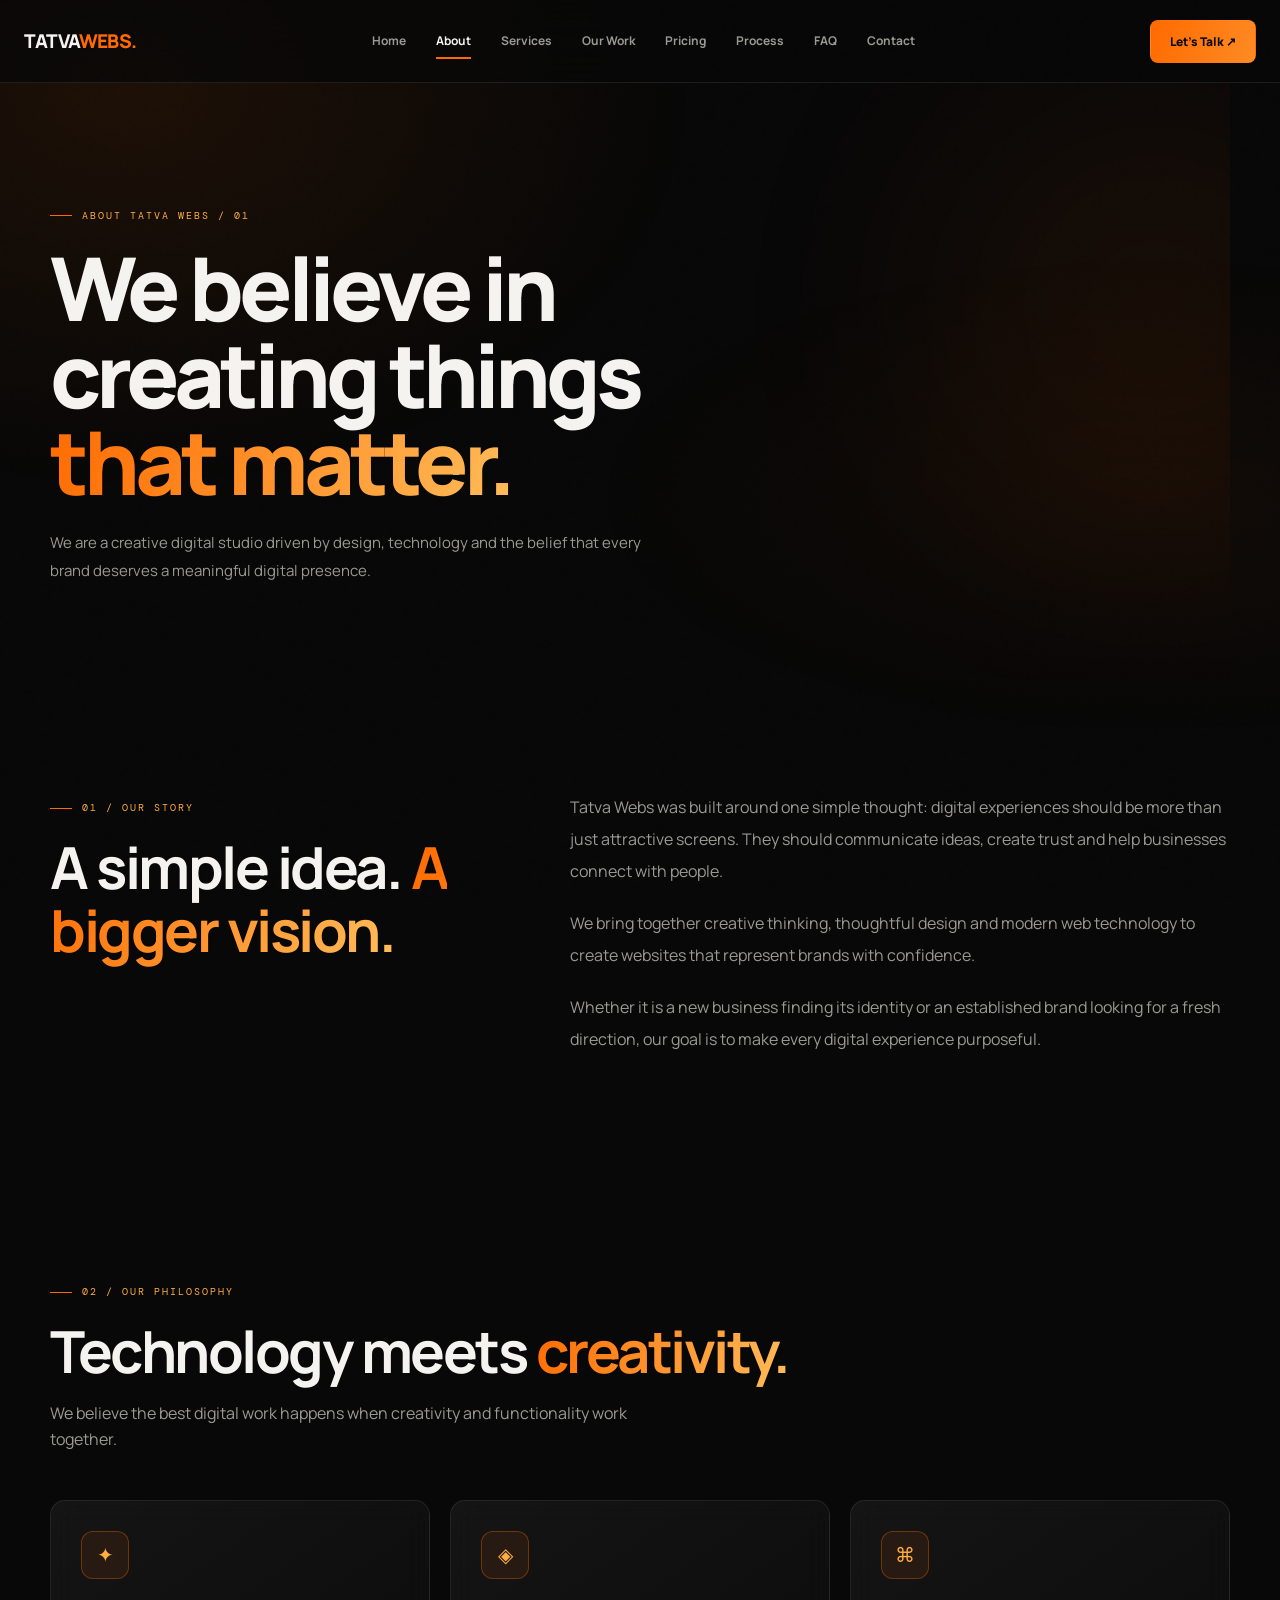
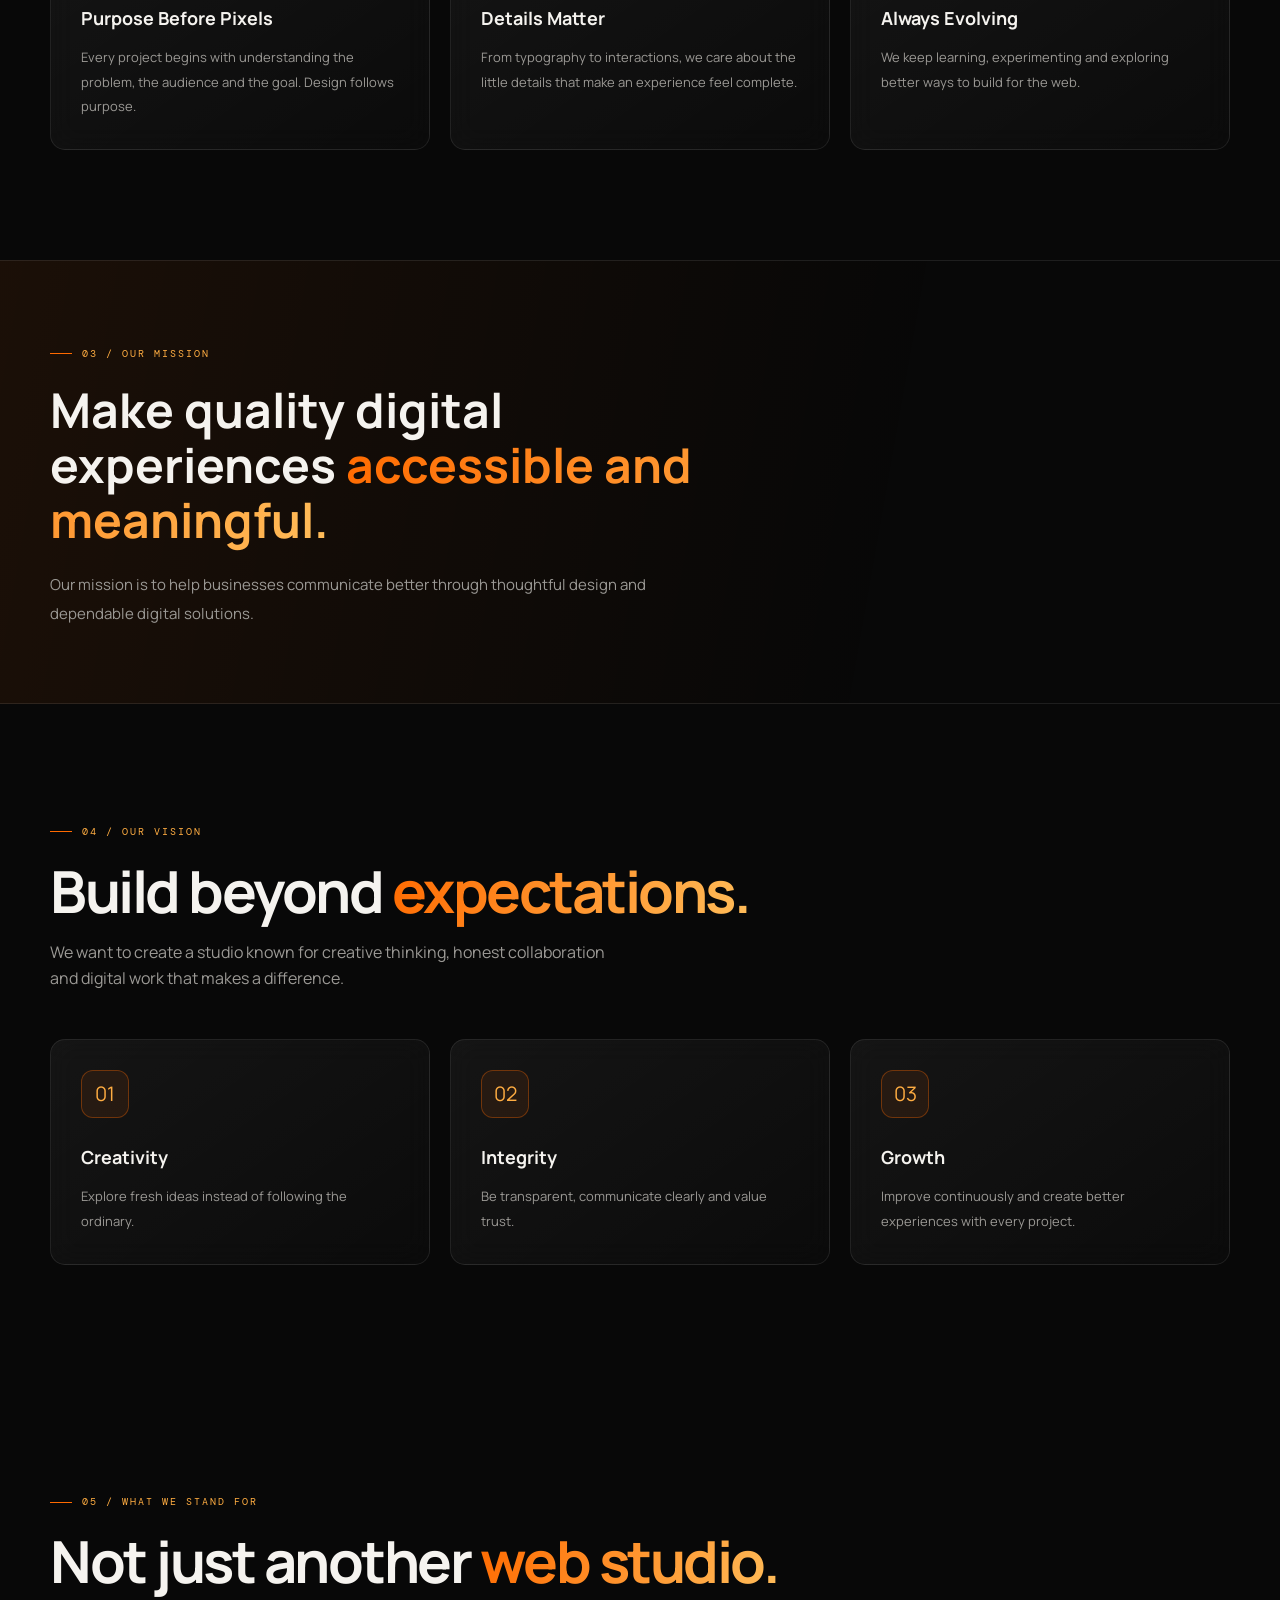
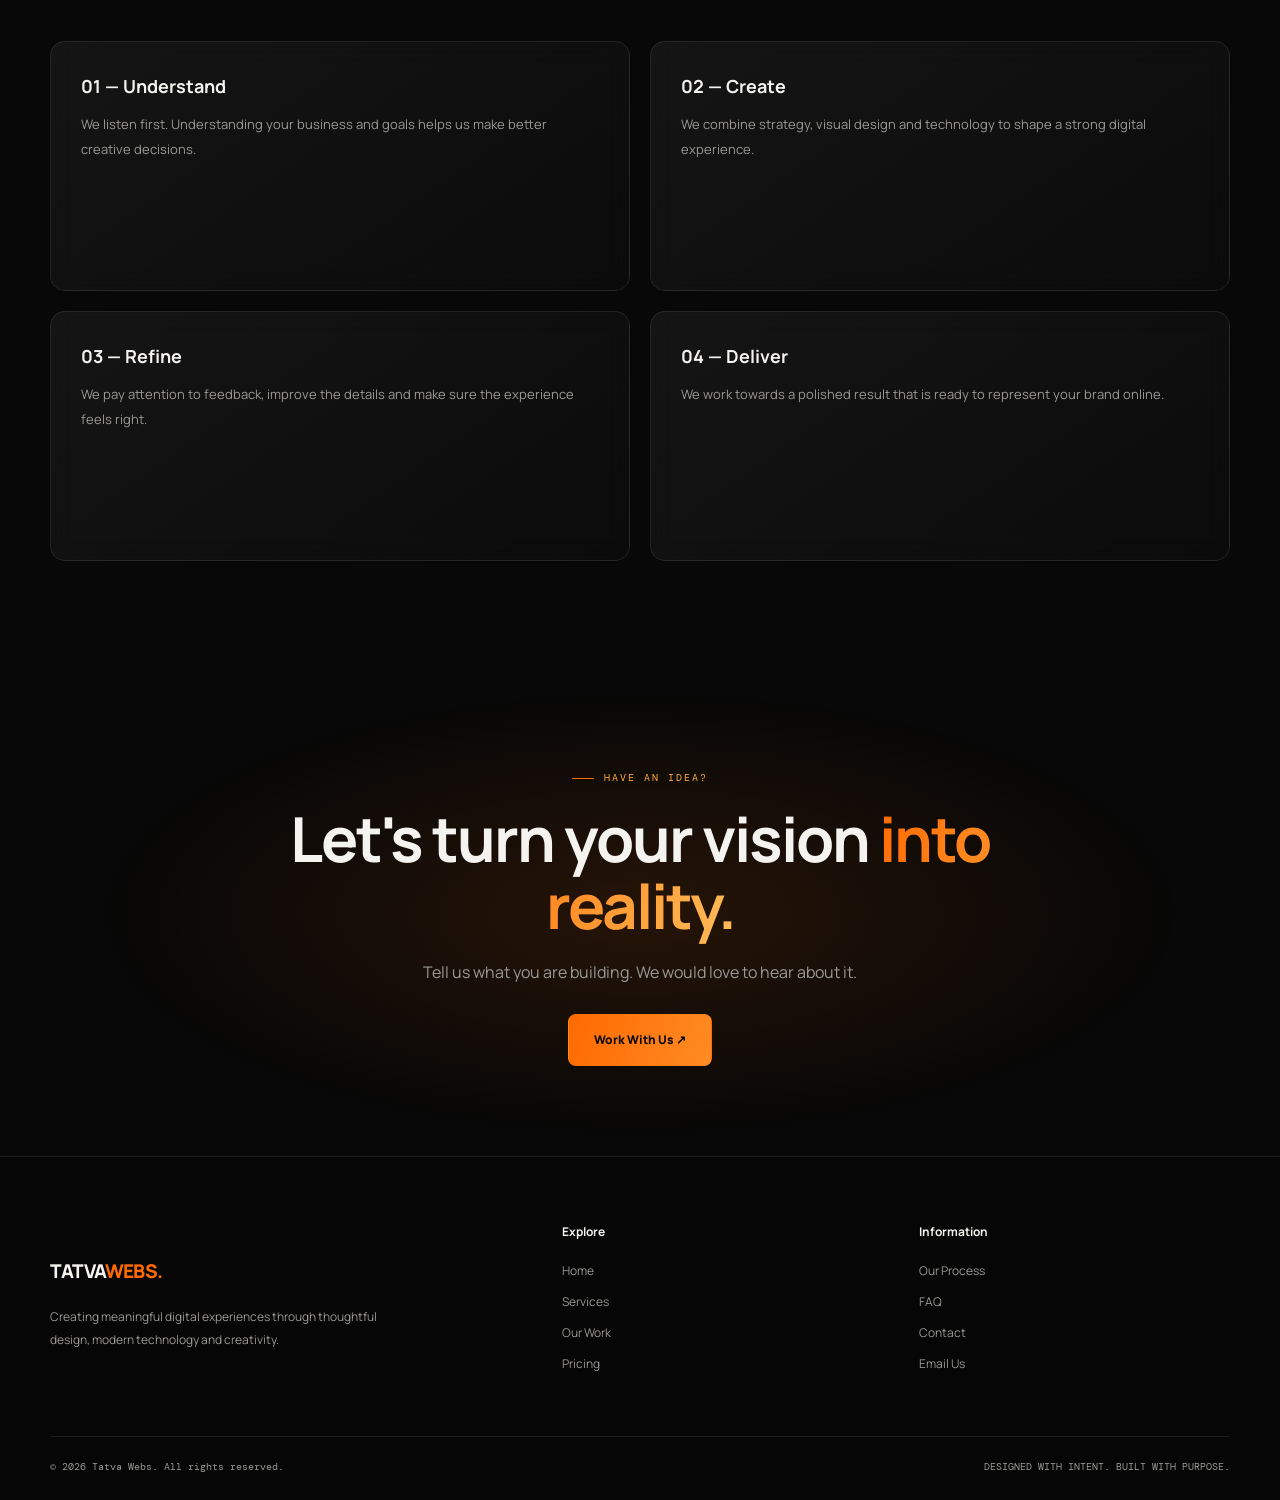
==== commit bf18213c: "Update about.html" ====
--- a/about.html
+++ b/about.html
@@ -1,2 +1,324 @@
-<!doctype html><html lang="en"><head><meta charset="utf-8"><meta name="viewport" content="width=device-width, initial-scale=1"><meta name="theme-color" content="#080808"><meta name="description" content="We bring ideas to life through thoughtful design and purposeful development."><title>About Tatva Webs — Tatva Webs</title><link rel="icon" href="assets/tatva-webs-logo.png"><link rel="stylesheet" href="styles.css"><script defer src="script.js"></script></head><div class="cursor-dot"></div>
-<div class="cursor-ring"></div><body data-page="about"><div class="cursor-dot"></div><div class="cursor-ring"></div><div class="scroll-progress"></div><header class="site-header"><a class="brand" href="index.html"><img src="assets/tatva-webs-logo.png" alt="Tatva Webs logo"></a><button class="menu-toggle" aria-label="Toggle navigation" aria-expanded="false"><i></i><i></i></button><nav class="main-nav"><a href="index.html">Home</a><a href="about.html">About</a><a href="services.html">Services</a><a href="work.html">Our Work</a><a href="pricing.html">Pricing</a><a href="process.html">Process</a><a href="faq.html">FAQ</a><a href="contact.html">Contact</a></nav><a class="button button-small header-cta magnetic" href="contact.html">Start a project <span>↗</span></a></header><main><section class="page-hero section-shell"><p class="eyebrow reveal">ABOUT TATVA WEBS / TATVA WEBS</p><h1 class="page-title reveal">A small team with a big belief in what the web can do.</h1><p class="page-lead reveal">We bring ideas to life through thoughtful design and purposeful development.</p></section><section class="section-shell section-pad"><div class="info-grid"><article class="info-card glass tilt-card reveal"><span class="card-index">01</span><span class="service-symbol">✳</span><h2>Our approach</h2><p>We start by understanding your business, your audience and what success looks like. Then we shape a digital experience around those goals.</p></article><article class="info-card glass tilt-card reveal"><span class="card-index">02</span><span class="service-symbol">✳</span><h2>Our mission</h2><p>Make thoughtful, high-quality web experiences more approachable for businesses at every stage.</p></article><article class="info-card glass tilt-card reveal"><span class="card-index">03</span><span class="service-symbol">✳</span><h2>Our values</h2><p>Curiosity. Clear communication. Attention to detail. A commitment to making the work better with every iteration.</p></article></div></section><section class="cta-section section-shell"><div class="section-label">YOUR NEXT MOVE</div><h2>Let's make your<br><em>next idea happen.</em></h2><a class="button magnetic" href="contact.html">Start a project <span>↗</span></a></section></main><footer class="site-footer"><div class="footer-top"><a class="footer-brand" href="index.html"><img src="assets/tatva-webs-logo.png" alt="Tatva Webs logo"></a><p>Building digital experiences<br>that help businesses move forward.</p><a class="footer-email" href="contact.html">Have a project in mind? <b>Let's talk ↗</b></a></div><div class="footer-bottom"><span>© <span data-year></span> TATVA WEBS. ALL RIGHTS RESERVED.</span><div><a href="services.html">Services</a><a href="work.html">Work</a><a href="contact.html">Contact</a></div><span>DESIGNED WITH INTENTION.</span></div></footer></body></html>
+
+<!DOCTYPE html>
+<html lang="en">
+<head>
+  <meta charset="UTF-8">
+  <meta name="viewport" content="width=device-width, initial-scale=1.0">
+  <meta name="theme-color" content="#080808">
+  <meta name="description" content="Discover Tatva Webs, a creative digital studio building meaningful digital experiences.">
+  <title>About Us | Tatva Webs</title>
+  <link rel="stylesheet" href="styles.css">
+</head>
+
+<body data-page="about">
+
+  <header class="site-header">
+    <div class="header-inner">
+      <a href="index.html" class="brand">
+        <span class="brand-text">TATVA<span>WEBS.</span></span>
+      </a>
+
+      <nav class="main-nav">
+        <a href="index.html">Home</a>
+        <a href="about.html" class="active">About</a>
+        <a href="services.html">Services</a>
+        <a href="work.html">Our Work</a>
+        <a href="pricing.html">Pricing</a>
+        <a href="process.html">Process</a>
+        <a href="faq.html">FAQ</a>
+        <a href="contact.html">Contact</a>
+      </nav>
+
+      <a href="contact.html" class="button button-small magnetic header-cta">
+        Let's Talk ↗
+      </a>
+
+      <button class="menu-toggle" aria-label="Toggle navigation" aria-expanded="false">
+        <span></span><span></span>
+      </button>
+    </div>
+  </header>
+
+  <main>
+
+    <!-- PAGE HERO -->
+    <section class="page-hero section-shell">
+      <div class="eyebrow reveal">ABOUT TATVA WEBS / 01</div>
+
+      <h1 class="page-title reveal">
+        We believe in<br>
+        creating things<br>
+        <span>that matter.</span>
+      </h1>
+
+      <p class="page-lead reveal">
+        We are a creative digital studio driven by design,
+        technology and the belief that every brand deserves
+        a meaningful digital presence.
+      </p>
+    </section>
+
+    <!-- OUR STORY -->
+    <section class="section-shell section-pad">
+      <div class="intro-grid">
+
+        <div>
+          <div class="eyebrow reveal">01 / OUR STORY</div>
+          <div class="section-heading reveal">
+            <h2>
+              A simple idea.
+              <span class="text-gradient">A bigger vision.</span>
+            </h2>
+          </div>
+        </div>
+
+        <div class="intro-copy reveal">
+          <p>
+            Tatva Webs was built around one simple thought:
+            digital experiences should be more than just attractive
+            screens. They should communicate ideas, create trust
+            and help businesses connect with people.
+          </p>
+
+          <p style="margin-top:20px">
+            We bring together creative thinking, thoughtful design
+            and modern web technology to create websites that
+            represent brands with confidence.
+          </p>
+
+          <p style="margin-top:20px">
+            Whether it is a new business finding its identity or
+            an established brand looking for a fresh direction,
+            our goal is to make every digital experience purposeful.
+          </p>
+        </div>
+
+      </div>
+    </section>
+
+    <!-- OUR PHILOSOPHY -->
+    <section class="section-shell section-pad">
+
+      <div class="section-heading">
+        <div class="eyebrow reveal">02 / OUR PHILOSOPHY</div>
+        <h2 class="reveal">
+          Technology meets
+          <span class="text-gradient">creativity.</span>
+        </h2>
+        <p class="reveal">
+          We believe the best digital work happens when
+          creativity and functionality work together.
+        </p>
+      </div>
+
+      <div class="info-grid">
+
+        <article class="info-card glass tilt-card reveal">
+          <div class="card-icon">✦</div>
+          <h3>Purpose Before Pixels</h3>
+          <p>
+            Every project begins with understanding the problem,
+            the audience and the goal. Design follows purpose.
+          </p>
+        </article>
+
+        <article class="info-card glass tilt-card reveal">
+          <div class="card-icon">◈</div>
+          <h3>Details Matter</h3>
+          <p>
+            From typography to interactions, we care about
+            the little details that make an experience feel complete.
+          </p>
+        </article>
+
+        <article class="info-card glass tilt-card reveal">
+          <div class="card-icon">⌘</div>
+          <h3>Always Evolving</h3>
+          <p>
+            We keep learning, experimenting and exploring
+            better ways to build for the web.
+          </p>
+        </article>
+
+      </div>
+    </section>
+
+    <!-- MISSION AND VISION -->
+    <section class="feature-band">
+      <div class="section-shell feature-band-inner">
+        <div>
+          <div class="eyebrow reveal">03 / OUR MISSION</div>
+          <h2 class="reveal">
+            Make quality digital experiences
+            <span class="text-gradient">accessible and meaningful.</span>
+          </h2>
+          <p class="page-lead reveal">
+            Our mission is to help businesses communicate better
+            through thoughtful design and dependable digital solutions.
+          </p>
+        </div>
+      </div>
+    </section>
+
+    <section class="section-shell section-pad">
+
+      <div class="section-heading">
+        <div class="eyebrow reveal">04 / OUR VISION</div>
+        <h2 class="reveal">
+          Build beyond
+          <span class="text-gradient">expectations.</span>
+        </h2>
+        <p class="reveal">
+          We want to create a studio known for creative thinking,
+          honest collaboration and digital work that makes a difference.
+        </p>
+      </div>
+
+      <div class="info-grid">
+
+        <article class="info-card glass tilt-card reveal">
+          <div class="card-icon">01</div>
+          <h3>Creativity</h3>
+          <p>
+            Explore fresh ideas instead of following the ordinary.
+          </p>
+        </article>
+
+        <article class="info-card glass tilt-card reveal">
+          <div class="card-icon">02</div>
+          <h3>Integrity</h3>
+          <p>
+            Be transparent, communicate clearly and value trust.
+          </p>
+        </article>
+
+        <article class="info-card glass tilt-card reveal">
+          <div class="card-icon">03</div>
+          <h3>Growth</h3>
+          <p>
+            Improve continuously and create better experiences
+            with every project.
+          </p>
+        </article>
+
+      </div>
+    </section>
+
+    <!-- WHAT WE STAND FOR -->
+    <section class="section-shell section-pad">
+
+      <div class="section-heading">
+        <div class="eyebrow reveal">05 / WHAT WE STAND FOR</div>
+        <h2 class="reveal">
+          Not just another
+          <span class="text-gradient">web studio.</span>
+        </h2>
+      </div>
+
+      <div class="process-grid">
+
+        <article class="info-card glass reveal">
+          <h3>01 — Understand</h3>
+          <p>
+            We listen first. Understanding your business and
+            goals helps us make better creative decisions.
+          </p>
+        </article>
+
+        <article class="info-card glass reveal">
+          <h3>02 — Create</h3>
+          <p>
+            We combine strategy, visual design and technology
+            to shape a strong digital experience.
+          </p>
+        </article>
+
+        <article class="info-card glass reveal">
+          <h3>03 — Refine</h3>
+          <p>
+            We pay attention to feedback, improve the details
+            and make sure the experience feels right.
+          </p>
+        </article>
+
+        <article class="info-card glass reveal">
+          <h3>04 — Deliver</h3>
+          <p>
+            We work towards a polished result that is ready
+            to represent your brand online.
+          </p>
+        </article>
+
+      </div>
+    </section>
+
+    <!-- CTA -->
+    <section class="cta-section section-shell">
+      <div class="eyebrow reveal">HAVE AN IDEA?</div>
+
+      <h2 class="reveal">
+        Let's turn your vision
+        <span class="text-gradient">into reality.</span>
+      </h2>
+
+      <p class="reveal">
+        Tell us what you are building. We would love to hear about it.
+      </p>
+
+      <a href="contact.html" class="button magnetic reveal">
+        Work With Us ↗
+      </a>
+    </section>
+
+  </main>
+
+  <!-- FOOTER -->
+  <footer class="site-footer">
+    <div class="section-shell">
+
+      <div class="footer-top">
+
+        <div class="footer-brand">
+          <div>
+            <a href="index.html" class="brand">
+              <span class="brand-text">TATVA<span>WEBS.</span></span>
+            </a>
+            <p>
+              Creating meaningful digital experiences through
+              thoughtful design, modern technology and creativity.
+            </p>
+          </div>
+        </div>
+
+        <div class="footer-column">
+          <h4>Explore</h4>
+          <a href="index.html">Home</a>
+          <a href="services.html">Services</a>
+          <a href="work.html">Our Work</a>
+          <a href="pricing.html">Pricing</a>
+        </div>
+
+        <div class="footer-column">
+          <h4>Information</h4>
+          <a href="process.html">Our Process</a>
+          <a href="faq.html">FAQ</a>
+          <a href="contact.html">Contact</a>
+          <a href="mailto:hello@tatvawebs.com">Email Us</a>
+        </div>
+
+      </div>
+
+      <div class="footer-bottom">
+        <span>© <span data-year></span> Tatva Webs. All rights reserved.</span>
+        <span>DESIGNED WITH INTENT. BUILT WITH PURPOSE.</span>
+      </div>
+
+    </div>
+  </footer>
+
+  <div class="cursor-dot"></div>
+  <div class="cursor-ring"></div>
+
+  <script src="script.js"></script>
+</body>
+</html>
--- a/styles.css
+++ b/styles.css
@@ -1,23 +1,33 @@
+
 @import url('https://fonts.googleapis.com/css2?family=DM+Mono:wght@400;500&family=Manrope:wght@400;500;600;700;800&display=swap');
+
+/* =========================================
+   TATVA WEBS — COMPLETE DESIGN SYSTEM
+========================================= */
 
 :root {
   --bg: #080808;
-  --panel: #111;
+  --panel: #111111;
   --panel2: #171717;
+  --panel3: #202020;
   --orange: #ff6a00;
   --amber: #ffad42;
   --white: #f5f3ef;
   --muted: #9b9995;
-  --line: rgba(255, 255, 255, 0.1);
-  --ease: cubic-bezier(.22, 1, .36, 1);
-  --radius: 22px;
-  --shell: 1180px;
-}
+  --line: rgba(255,255,255,.09);
+  --orange-glow: rgba(255,106,0,.25);
+  --ease: cubic-bezier(.2,.8,.2,1);
+  --scroll-progress: 0%;
+}
+
+/* =========================================
+   RESET
+========================================= */
 
 * {
-  box-sizing: border-box;
   margin: 0;
   padding: 0;
+  box-sizing: border-box;
 }
 
 html {
@@ -26,15 +36,12 @@
 }
 
 body {
-  min-width: 320px;
-  background:
-    radial-gradient(ellipse at 80% 0%, rgba(255, 106, 0, .09), transparent 34%),
-    radial-gradient(ellipse at 0% 45%, rgba(255, 106, 0, .035), transparent 30%),
-    var(--bg);
+  min-height: 100vh;
+  overflow-x: hidden;
+  background: var(--bg);
   color: var(--white);
   font-family: 'Manrope', sans-serif;
   line-height: 1.6;
-  overflow-x: hidden;
   -webkit-font-smoothing: antialiased;
 }
 
@@ -42,32 +49,21 @@
   content: "";
   position: fixed;
   inset: 0;
-  z-index: 0;
+  z-index: -1;
   pointer-events: none;
-  opacity: .12;
-  background-image: url("data:image/svg+xml,%3Csvg viewBox='0 0 180 180' xmlns='http://www.w3.org/2000/svg'%3E%3Cfilter id='n'%3E%3CfeTurbulence type='fractalNoise' baseFrequency='.9' numOctaves='3' stitchTiles='stitch'/%3E%3C/filter%3E%3Crect width='100%25' height='100%25' filter='url(%23n)' opacity='.18'/%3E%3C/svg%3E");
+  background:
+    radial-gradient(ellipse at 10% 10%, rgba(255,106,0,.09), transparent 35%),
+    radial-gradient(ellipse at 90% 55%, rgba(255,106,0,.045), transparent 35%);
 }
 
 body::after {
   content: "";
   position: fixed;
-  width: 480px;
-  height: 480px;
-  top: -220px;
-  right: -180px;
-  border-radius: 50%;
-  background: rgba(255, 106, 0, .07);
-  filter: blur(110px);
+  inset: 0;
+  z-index: 9990;
   pointer-events: none;
-  z-index: 0;
-}
-
-main,
-header,
-footer,
-section {
-  position: relative;
-  z-index: 1;
+  opacity: .025;
+  background-image: url("data:image/svg+xml,%3Csvg viewBox='0 0 180 180' xmlns='http://www.w3.org/2000/svg'%3E%3Cfilter id='n'%3E%3CfeTurbulence type='fractalNoise' baseFrequency='.9' numOctaves='3' stitchTiles='stitch'/%3E%3C/filter%3E%3Crect width='100%25' height='100%25' filter='url(%23n)' opacity='.3'/%3E%3C/svg%3E");
 }
 
 a {
@@ -82,19 +78,19 @@
   font: inherit;
 }
 
-button,
-a {
-  -webkit-tap-highlight-color: transparent;
-}
-
 button {
-  color: inherit;
+  cursor: pointer;
 }
 
 img,
+video,
 svg {
+  max-width: 100%;
+}
+
+img {
   display: block;
-  max-width: 100%;
+  height: auto;
 }
 
 ::selection {
@@ -104,7 +100,7 @@
 
 .container,
 .section-shell {
-  width: min(var(--shell), calc(100% - 48px));
+  width: min(1180px, calc(100% - 48px));
   margin-inline: auto;
 }
 
@@ -112,114 +108,109 @@
   padding-block: 110px;
 }
 
-.mono,
-.eyebrow,
-.nav-label,
-.project-index,
-.card-index,
-.process-number {
-  font-family: 'DM Mono', monospace;
-}
-
-.eyebrow {
+section {
+  position: relative;
+}
+
+/* =========================================
+   IMPORTANT LOGO SIZE PROTECTION
+========================================= */
+
+.brand img,
+.footer-brand img,
+.site-logo,
+.logo-image {
+  display: block;
+  width: auto !important;
+  height: 42px !important;
+  max-width: 190px !important;
+  max-height: 52px !important;
+  object-fit: contain;
+}
+
+.brand,
+.footer-brand {
   display: inline-flex;
   align-items: center;
-  gap: 10px;
-  color: var(--amber);
-  font-size: 11px;
-  letter-spacing: .15em;
-  text-transform: uppercase;
-}
-
-.eyebrow::before {
-  content: "";
-  width: 22px;
-  height: 1px;
-  background: var(--orange);
-}
-
-.muted {
-  color: var(--muted);
+  gap: 12px;
+  flex-shrink: 0;
+}
+
+.brand-text {
+  font-size: 19px;
+  font-weight: 800;
+  letter-spacing: -.8px;
+}
+
+.brand-text span {
+  color: var(--orange);
+}
+
+/* =========================================
+   LOADER — FAILSAFE
+========================================= */
+
+.loader,
+.preloader,
+#loader,
+#preloader,
+.loading-screen {
+  position: fixed;
+  inset: 0;
+  z-index: 10001;
+  display: flex;
+  align-items: center;
+  justify-content: center;
+  background: #080808;
+  transition: opacity .5s ease, visibility .5s ease;
+}
+
+.loader img,
+.preloader img,
+#loader img,
+#preloader img,
+.loading-screen img {
+  width: 110px !important;
+  height: 110px !important;
+  max-width: 110px !important;
+  max-height: 110px !important;
+  object-fit: contain !important;
+}
+
+.loader.done,
+.preloader.done,
+#loader.done,
+#preloader.done,
+.loading-screen.done {
+  opacity: 0 !important;
+  visibility: hidden !important;
+  pointer-events: none !important;
+}
+
+body.page-loaded .loader,
+body.page-loaded .preloader,
+body.page-loaded #loader,
+body.page-loaded #preloader,
+body.page-loaded .loading-screen {
+  opacity: 0;
+  visibility: hidden;
+  pointer-events: none;
 }
 
 /* =========================================
    SCROLL PROGRESS
 ========================================= */
 
-.scroll-progress {
+.scroll-progress,
+#scroll-progress {
   position: fixed;
   top: 0;
   left: 0;
-  width: 0;
-  height: 2px;
-  z-index: 1000;
+  z-index: 10002;
+  width: var(--scroll-progress);
+  height: 3px;
   background: linear-gradient(90deg, var(--orange), var(--amber));
-  box-shadow: 0 0 12px rgba(255, 106, 0, .5);
-}
-
-/* =========================================
-   LOADER
-========================================= */
-
-.site-loader {
-  position: fixed;
-  inset: 0;
-  z-index: 9999;
-  display: grid;
-  place-items: center;
-  background: #080808;
-  transition: opacity .7s var(--ease), visibility .7s var(--ease);
-}
-
-.site-loader.is-loaded {
-  opacity: 0;
-  visibility: hidden;
-  pointer-events: none;
-}
-
-.loader-inner {
-  display: grid;
-  justify-items: center;
-  gap: 18px;
-}
-
-.loader-logo {
-  font-size: clamp(26px, 5vw, 42px);
-  font-weight: 800;
-  letter-spacing: -.07em;
-}
-
-.loader-logo span {
-  color: var(--orange);
-}
-
-.loader-line {
-  width: 140px;
-  height: 2px;
-  overflow: hidden;
-  background: rgba(255, 255, 255, .1);
-}
-
-.loader-line::after {
-  content: "";
-  display: block;
-  width: 45%;
-  height: 100%;
-  background: linear-gradient(90deg, var(--orange), var(--amber));
-  animation: loaderProgress 1.2s var(--ease) infinite;
-}
-
-.loader-text {
-  color: var(--muted);
-  font-family: 'DM Mono', monospace;
-  font-size: 10px;
-  letter-spacing: .16em;
-  text-transform: uppercase;
-}
-
-@keyframes loaderProgress {
-  from { transform: translateX(-110%); }
-  to { transform: translateX(330%); }
+  box-shadow: 0 0 12px var(--orange-glow);
 }
 
 /* =========================================
@@ -228,78 +219,48 @@
 
 .site-header {
   position: sticky;
-  top: 12px;
-  z-index: 100;
-  width: min(1240px, calc(100% - 32px));
-  margin: 12px auto -96px;
-  padding: 13px 18px;
+  top: 0;
+  z-index: 1000;
+  width: 100%;
+  background: rgba(8,8,8,.78);
+  backdrop-filter: blur(22px);
+  -webkit-backdrop-filter: blur(22px);
+  border-bottom: 1px solid var(--line);
+}
+
+.header-inner {
+  width: min(1280px, calc(100% - 48px));
+  min-height: 82px;
+  margin: auto;
   display: flex;
   align-items: center;
   justify-content: space-between;
-  gap: 24px;
-  border: 1px solid rgba(255, 255, 255, .09);
-  border-radius: 16px;
-  background: rgba(12, 12, 12, .78);
-  backdrop-filter: blur(22px);
-  -webkit-backdrop-filter: blur(22px);
-  transition: background .3s ease, border-color .3s ease;
-}
-
-.site-header.scrolled {
-  background: rgba(8, 8, 8, .94);
-  border-color: rgba(255, 106, 0, .2);
-}
-
-.brand {
-  display: inline-flex;
-  align-items: center;
-  gap: 10px;
-  flex-shrink: 0;
-  font-size: 20px;
-  font-weight: 800;
-  letter-spacing: -.07em;
-}
-
-.brand-mark {
-  width: 29px;
-  height: 29px;
-  display: grid;
-  place-items: center;
-  border-radius: 9px;
-  color: #080808;
-  background: linear-gradient(135deg, var(--orange), var(--amber));
-  font-size: 16px;
-  font-weight: 800;
-}
-
-.brand span:last-child {
-  color: var(--orange);
+  gap: 30px;
 }
 
 .main-nav {
   display: flex;
   align-items: center;
-  justify-content: center;
-  gap: clamp(14px, 2.1vw, 28px);
+  gap: 30px;
 }
 
 .main-nav a {
   position: relative;
-  color: #aaa6a1;
+  color: var(--muted);
   font-size: 12px;
-  font-weight: 600;
-  transition: color .25s ease;
+  font-weight: 700;
+  transition: color .3s ease;
 }
 
 .main-nav a::after {
   content: "";
   position: absolute;
   left: 0;
-  right: 100%;
-  bottom: -7px;
-  height: 1px;
+  bottom: -8px;
+  width: 0;
+  height: 2px;
   background: var(--orange);
-  transition: right .3s var(--ease);
+  transition: width .3s ease;
 }
 
 .main-nav a:hover,
@@ -309,38 +270,34 @@
 
 .main-nav a:hover::after,
 .main-nav a.active::after {
-  right: 0;
-}
-
-.header-cta {
-  flex-shrink: 0;
+  width: 100%;
 }
 
 .menu-toggle {
   display: none;
-  width: 42px;
-  height: 42px;
+  width: 44px;
+  height: 44px;
   border: 1px solid var(--line);
-  border-radius: 11px;
-  background: rgba(255, 255, 255, .04);
-  cursor: pointer;
+  border-radius: 12px;
+  background: var(--panel);
+  color: var(--white);
 }
 
 .menu-toggle span {
   display: block;
-  width: 17px;
-  height: 1px;
+  width: 19px;
+  height: 2px;
   margin: 5px auto;
-  background: var(--white);
-  transition: transform .3s ease;
+  background: currentColor;
+  transition: .3s ease;
 }
 
 .menu-toggle.active span:first-child {
-  transform: translateY(3px) rotate(45deg);
+  transform: translateY(3.5px) rotate(45deg);
 }
 
 .menu-toggle.active span:last-child {
-  transform: translateY(-3px) rotate(-45deg);
+  transform: translateY(-3.5px) rotate(-45deg);
 }
 
 /* =========================================
@@ -354,29 +311,24 @@
   justify-content: center;
   gap: 10px;
   min-height: 52px;
-  padding: 0 24px;
+  padding: 0 25px;
   overflow: hidden;
   border: 1px solid transparent;
-  border-radius: 9px;
-  color: #090909;
-  background: linear-gradient(115deg, var(--orange), var(--amber));
+  border-radius: 8px;
+  background: linear-gradient(110deg, var(--orange), #ff8b24);
+  color: #080808;
   font-size: 12px;
   font-weight: 800;
-  transition:
-    transform .3s var(--ease),
-    box-shadow .3s ease,
-    border-color .3s ease,
-    background .3s ease;
-  cursor: pointer;
+  transition: transform .3s var(--ease), box-shadow .3s ease;
 }
 
 .button::before {
   content: "";
   position: absolute;
   inset: 0;
-  background: linear-gradient(110deg, transparent 25%, rgba(255,255,255,.3), transparent 70%);
+  background: linear-gradient(110deg, transparent, rgba(255,255,255,.25), transparent);
   transform: translateX(-120%);
-  transition: transform .65s var(--ease);
+  transition: transform .6s ease;
 }
 
 .button:hover::before {
@@ -384,35 +336,94 @@
 }
 
 .button:hover {
-  transform: translateY(-3px);
-  box-shadow: 0 12px 35px rgba(255, 106, 0, .2);
+  box-shadow: 0 10px 35px var(--orange-glow);
 }
 
 .button-small {
-  min-height: 40px;
-  padding-inline: 16px;
-  font-size: 11px;
+  min-height: 43px;
+  padding-inline: 19px;
 }
 
 .button-outline {
+  border-color: rgba(255,255,255,.2);
+  background: transparent;
   color: var(--white);
-  border-color: rgba(255, 255, 255, .2);
-  background: rgba(255, 255, 255, .035);
 }
 
 .button-outline:hover {
-  border-color: rgba(255, 106, 0, .5);
-  background: rgba(255, 106, 0, .08);
-  box-shadow: none;
-}
-
-.button-arrow {
-  font-size: 16px;
-  transition: transform .3s ease;
-}
-
-.button:hover .button-arrow {
-  transform: translateX(4px);
+  border-color: var(--orange);
+  color: var(--amber);
+}
+
+.magnetic {
+  will-change: transform;
+}
+
+/* =========================================
+   TYPOGRAPHY
+========================================= */
+
+.eyebrow {
+  display: inline-flex;
+  align-items: center;
+  gap: 10px;
+  margin-bottom: 20px;
+  color: var(--amber);
+  font-family: 'DM Mono', monospace;
+  font-size: 10px;
+  letter-spacing: 2px;
+  text-transform: uppercase;
+}
+
+.eyebrow::before {
+  content: "";
+  width: 22px;
+  height: 1px;
+  background: var(--orange);
+}
+
+.page-title,
+.hero-title {
+  max-width: 950px;
+  font-size: clamp(42px, 7vw, 88px);
+  font-weight: 800;
+  line-height: .99;
+  letter-spacing: -5px;
+}
+
+.page-title span,
+.hero-title span,
+.text-gradient {
+  color: var(--orange);
+  background: linear-gradient(110deg, #ff6a00, #ffbd5a);
+  background-clip: text;
+  -webkit-background-clip: text;
+  -webkit-text-fill-color: transparent;
+}
+
+.page-lead {
+  max-width: 620px;
+  margin-top: 24px;
+  color: var(--muted);
+  font-size: 15px;
+  line-height: 1.9;
+}
+
+.section-heading {
+  max-width: 750px;
+  margin-bottom: 48px;
+}
+
+.section-heading h2 {
+  font-size: clamp(32px, 5vw, 58px);
+  line-height: 1.08;
+  letter-spacing: -2.5px;
+}
+
+.section-heading p {
+  max-width: 580px;
+  margin-top: 18px;
+  color: var(--muted);
 }
 
 /* =========================================
@@ -420,100 +431,51 @@
 ========================================= */
 
 .hero {
-  min-height: 790px;
-  padding-top: 170px;
-  padding-bottom: 110px;
-  display: grid;
+  position: relative;
+  min-height: 700px;
+  padding-block: 110px 90px;
+  display: flex;
   align-items: center;
-  overflow: hidden;
 }
 
 .hero-grid {
   display: grid;
   grid-template-columns: 1.05fr .95fr;
   align-items: center;
-  gap: 45px;
-}
-
-.hero-content {
+  gap: 55px;
+}
+
+.hero-copy {
   position: relative;
-  z-index: 3;
-}
-
-.hero-kicker {
-  margin-bottom: 25px;
+  z-index: 2;
 }
 
 .hero-title {
-  max-width: 720px;
-  font-size: clamp(48px, 6.5vw, 88px);
-  line-height: .98;
-  letter-spacing: -.085em;
-  font-weight: 800;
-}
-
-.hero-title .accent {
-  color: var(--orange);
-}
-
-.hero-title .outline-text {
-  color: transparent;
-  -webkit-text-stroke: 1px rgba(255, 255, 255, .65);
+  font-size: clamp(48px, 6.5vw, 82px);
 }
 
 .hero-description {
-  max-width: 490px;
-  margin-top: 26px;
-  color: var(--muted);
-  font-size: 14px;
+  max-width: 530px;
+  margin-top: 25px;
+  color: var(--muted);
+  font-size: 15px;
   line-height: 1.9;
 }
 
 .hero-actions {
   display: flex;
   flex-wrap: wrap;
-  gap: 13px;
-  margin-top: 34px;
-}
-
-.hero-meta {
-  display: flex;
-  flex-wrap: wrap;
-  align-items: center;
-  gap: 24px;
-  margin-top: 48px;
-}
-
-.hero-meta-item {
-  display: flex;
-  align-items: center;
-  gap: 9px;
-  color: var(--muted);
-  font-family: 'DM Mono', monospace;
-  font-size: 10px;
-  letter-spacing: .04em;
-}
-
-.hero-meta-dot {
-  width: 6px;
-  height: 6px;
-  border-radius: 50%;
-  background: var(--orange);
-  box-shadow: 0 0 12px var(--orange);
-}
-
-/* =========================================
-   HERO ART / 3D SCENE
-========================================= */
+  gap: 14px;
+  margin-top: 32px;
+}
 
 .hero-art {
   position: relative;
-  width: 100%;
-  min-height: 520px;
+  min-height: 480px;
   display: grid;
   place-items: center;
-  perspective: 1000px;
-  isolation: isolate;
+  transform-style: preserve-3d;
+  transition: transform .2s ease;
 }
 
 .hero-scene-glow {
@@ -521,1172 +483,715 @@
   width: 330px;
   height: 330px;
   border-radius: 50%;
-  background: rgba(255, 106, 0, .2);
-  filter: blur(95px);
-  opacity: .7;
-  animation: glowPulse 5s ease-in-out infinite;
-}
-
-@keyframes glowPulse {
-  0%, 100% { opacity: .45; transform: scale(.9); }
-  50% { opacity: .8; transform: scale(1.12); }
+  background: var(--orange);
+  opacity: .13;
+  filter: blur(100px);
 }
 
 .hero-core {
-  position: absolute;
-  top: 50%;
-  left: 50%;
-  width: 280px;
-  height: 280px;
+  position: relative;
+  width: 270px;
+  height: 270px;
   display: grid;
   place-items: center;
+  border: 1px solid rgba(255,153,55,.35);
   border-radius: 50%;
-  transform: translate(-50%, -50%);
-  transform-style: preserve-3d;
-  will-change: transform;
+  background: radial-gradient(circle at 35% 25%, #ffad42, #ff6a00 35%, #1a0b04 75%);
+  box-shadow:
+    0 0 70px rgba(255,106,0,.3),
+    inset -20px -25px 50px rgba(0,0,0,.6),
+    inset 10px 10px 30px rgba(255,255,255,.2);
+  animation: coreFloat 6s ease-in-out infinite;
 }
 
 .core-sphere {
-  position: relative;
-  width: 210px;
-  height: 210px;
-  border-radius: 50%;
-  background:
-    radial-gradient(circle at 28% 23%, rgba(255, 226, 185, .95), transparent 12%),
-    radial-gradient(circle at 32% 30%, #ffb15c 0%, #ff7a19 25%, #d74700 54%, #451400 82%, #160800 100%);
-  box-shadow:
-    inset -25px -28px 50px rgba(0, 0, 0, .75),
-    inset 10px 8px 22px rgba(255, 255, 255, .24),
-    0 0 60px rgba(255, 106, 0, .4),
-    0 0 140px rgba(255, 106, 0, .13);
-  animation: sphereFloat 6s ease-in-out infinite;
-}
-
-.core-sphere::before {
-  content: "";
-  position: absolute;
-  inset: 12px;
-  border: 1px solid rgba(255, 255, 255, .2);
+  width: 100%;
+  height: 100%;
   border-radius: inherit;
-  transform: rotate(-25deg) scaleX(.8);
-}
-
-.core-sphere::after {
-  content: "";
-  position: absolute;
-  top: 22%;
-  left: 22%;
-  width: 35%;
-  height: 17%;
-  border-radius: 50%;
-  background: rgba(255, 255, 255, .22);
-  filter: blur(15px);
-  transform: rotate(-35deg);
-}
-
-@keyframes sphereFloat {
-  0%, 100% { transform: translateY(0) rotate(0); }
-  50% { transform: translateY(-13px) rotate(7deg); }
+  background: radial-gradient(circle at 30% 25%, rgba(255,255,255,.5), transparent 30%);
 }
 
 .hero-orbit {
   position: absolute;
-  top: 50%;
-  left: 50%;
   width: 390px;
   height: 150px;
-  border: 1px solid rgba(255, 157, 73, .35);
+  border: 1px solid rgba(255,157,64,.65);
   border-radius: 50%;
-  transform: translate(-50%, -50%) rotate(-28deg);
-  transform-style: preserve-3d;
-}
-
-.hero-orbit.orbit-two {
-  width: 420px;
-  height: 185px;
-  transform: translate(-50%, -50%) rotate(55deg);
-  border-color: rgba(255, 255, 255, .14);
-}
-
-.hero-orbit.orbit-three {
-  width: 320px;
-  height: 320px;
-  border-color: rgba(255, 106, 0, .13);
-  transform: translate(-50%, -50%) rotateX(70deg);
-}
-
-.hero-orbit::after {
-  content: "";
+  transform: rotate(-32deg);
+  box-shadow: 0 0 20px rgba(255,106,0,.12);
+  animation: orbitSpin 14s linear infinite;
+}
+
+.hero-orbit:nth-child(2) {
+  width: 440px;
+  height: 190px;
+  transform: rotate(40deg);
+  animation-direction: reverse;
+}
+
+.hero-panel {
   position: absolute;
-  top: 10%;
-  left: 15%;
-  width: 7px;
-  height: 7px;
+  z-index: 3;
+  padding: 17px 20px;
+  border: 1px solid rgba(255,255,255,.13);
+  border-radius: 12px;
+  background: rgba(20,20,20,.78);
+  backdrop-filter: blur(16px);
+  box-shadow: 0 15px 50px rgba(0,0,0,.35);
+}
+
+.hero-interface {
+  top: 8%;
+  right: -3%;
+  min-width: 180px;
+  animation: panelFloat 5s ease-in-out infinite;
+}
+
+.hero-interface strong {
+  display: block;
+  font-size: 12px;
+}
+
+.hero-interface small {
+  color: var(--muted);
+  font-family: 'DM Mono', monospace;
+  font-size: 9px;
+}
+
+.hero-chip {
+  bottom: 8%;
+  left: 0;
+  animation: panelFloat 6s ease-in-out infinite reverse;
+}
+
+.hero-chip span {
+  color: var(--amber);
+  font-size: 12px;
+  font-weight: 800;
+}
+
+.hero-spark {
+  position: absolute;
+  width: 5px;
+  height: 5px;
   border-radius: 50%;
   background: var(--amber);
   box-shadow: 0 0 15px var(--orange);
-}
-
-.hero-orbit.orbit-two::after {
-  top: 80%;
-  left: 75%;
-  width: 5px;
-  height: 5px;
+  animation: sparkPulse 2s ease-in-out infinite;
+}
+
+/* =========================================
+   HOME INTRO / STATS
+========================================= */
+
+.intro-grid {
+  display: grid;
+  grid-template-columns: .8fr 1.2fr;
+  gap: 80px;
+  align-items: start;
+}
+
+.intro-copy {
+  color: var(--muted);
+  font-size: 16px;
+  line-height: 2;
+}
+
+.stats-grid {
+  display: grid;
+  grid-template-columns: repeat(3, 1fr);
+  gap: 18px;
+  margin-top: 55px;
+}
+
+.stat-card {
+  padding: 25px;
+  border: 1px solid var(--line);
+  border-radius: 12px;
+  background: var(--panel);
+}
+
+.stat-card strong {
+  display: block;
+  color: var(--amber);
+  font-size: 32px;
+}
+
+.stat-card span {
+  color: var(--muted);
+  font-size: 11px;
+}
+
+/* =========================================
+   GLASS CARDS
+========================================= */
+
+.info-grid,
+.service-grid,
+.feature-grid {
+  display: grid;
+  grid-template-columns: repeat(3, 1fr);
+  gap: 20px;
+}
+
+.glass {
+  border: 1px solid rgba(255,255,255,.09);
+  border-radius: 15px;
+  background: linear-gradient(145deg, rgba(255,255,255,.055), rgba(255,255,255,.015));
+  backdrop-filter: blur(14px);
+  -webkit-backdrop-filter: blur(14px);
+}
+
+.info-card,
+.service-card,
+.feature-card {
+  position: relative;
+  min-height: 220px;
+  padding: 30px;
+  overflow: hidden;
+  transition: border-color .35s ease, background .35s ease, transform .35s ease;
+}
+
+.info-card::before,
+.service-card::before,
+.feature-card::before {
+  content: "";
+  position: absolute;
+  top: -90px;
+  right: -90px;
+  width: 180px;
+  height: 180px;
+  border-radius: 50%;
   background: var(--orange);
-}
-
-.hero-panel {
-  position: absolute;
-  z-index: 4;
-  padding: 17px;
-  border: 1px solid rgba(255, 255, 255, .13);
-  border-radius: 15px;
-  background: linear-gradient(145deg, rgba(34, 34, 34, .85), rgba(13, 13, 13, .8));
-  box-shadow: 0 25px 70px rgba(0, 0, 0, .45);
-  backdrop-filter: blur(20px);
-  -webkit-backdrop-filter: blur(20px);
-  transform-style: preserve-3d;
-}
-
-.hero-interface {
-  top: 50%;
-  left: 50%;
-  width: 230px;
-  transform:
-    translate(calc(-50% + var(--scene-x, 0px)), calc(-50% + var(--scene-y, 0px)))
-    rotateY(-12deg)
-    rotateX(7deg);
-  animation: interfaceHover 5s ease-in-out infinite;
-  will-change: transform, translate;
-}
-
-@keyframes interfaceHover {
-  0%, 100% { translate: 0 0; }
-  50% { translate: 0 -9px; }
-}
-
-.interface-top {
+  opacity: 0;
+  filter: blur(80px);
+  transition: opacity .4s ease;
+}
+
+.info-card:hover,
+.service-card:hover,
+.feature-card:hover {
+  border-color: rgba(255,106,0,.45);
+  background: rgba(255,106,0,.045);
+}
+
+.info-card:hover::before,
+.service-card:hover::before,
+.feature-card:hover::before {
+  opacity: .35;
+}
+
+.card-icon {
+  width: 48px;
+  height: 48px;
+  display: grid;
+  place-items: center;
+  margin-bottom: 25px;
+  border: 1px solid rgba(255,106,0,.35);
+  border-radius: 12px;
+  color: var(--amber);
+  background: rgba(255,106,0,.08);
+  font-size: 20px;
+}
+
+.info-card h3,
+.service-card h3,
+.feature-card h3 {
+  margin-bottom: 12px;
+  font-size: 18px;
+}
+
+.info-card p,
+.service-card p,
+.feature-card p {
+  color: var(--muted);
+  font-size: 13px;
+  line-height: 1.9;
+}
+
+/* =========================================
+   FEATURE BAND
+========================================= */
+
+.feature-band {
+  padding: 75px 0;
+  border-block: 1px solid var(--line);
+  background: linear-gradient(100deg, rgba(255,106,0,.08), transparent 70%);
+}
+
+.feature-band-inner {
   display: flex;
   align-items: center;
   justify-content: space-between;
-  padding-bottom: 13px;
-  border-bottom: 1px solid rgba(255, 255, 255, .09);
-}
-
-.interface-dots {
-  display: flex;
-  gap: 5px;
-}
-
-.interface-dots span {
-  width: 5px;
-  height: 5px;
-  border-radius: 50%;
-  background: #555;
-}
-
-.interface-dots span:first-child {
-  background: var(--orange);
-}
-
-.interface-label {
-  color: var(--muted);
-  font-family: 'DM Mono', monospace;
-  font-size: 8px;
-  letter-spacing: .1em;
-  text-transform: uppercase;
-}
-
-.interface-body {
-  padding-top: 15px;
-}
-
-.interface-heading {
-  margin-bottom: 12px;
-  font-size: 14px;
-  font-weight: 800;
-}
-
-.interface-bars {
-  display: grid;
-  gap: 8px;
-}
-
-.interface-bar {
-  height: 6px;
+  gap: 35px;
+}
+
+.feature-band h2 {
+  max-width: 650px;
+  font-size: clamp(28px, 4vw, 48px);
+  line-height: 1.15;
+}
+
+/* =========================================
+   PAGE HERO
+========================================= */
+
+.page-hero {
+  position: relative;
+  padding-block: 115px 95px;
   overflow: hidden;
-  border-radius: 20px;
-  background: rgba(255, 255, 255, .08);
-}
-
-.interface-bar span {
-  display: block;
-  height: 100%;
-  border-radius: inherit;
-  background: linear-gradient(90deg, var(--orange), var(--amber));
-}
-
-.interface-bar:nth-child(1) span { width: 85%; }
-.interface-bar:nth-child(2) span { width: 62%; }
-.interface-bar:nth-child(3) span { width: 73%; }
-
-.interface-footer {
-  display: flex;
-  align-items: center;
-  justify-content: space-between;
-  margin-top: 18px;
-  color: var(--muted);
-  font-family: 'DM Mono', monospace;
-  font-size: 8px;
-}
-
-.interface-status {
-  color: var(--amber);
-}
-
-.hero-chip {
+}
+
+.page-hero::after {
+  content: "";
   position: absolute;
-  z-index: 5;
-  display: inline-flex;
-  align-items: center;
-  gap: 8px;
-  padding: 10px 13px;
-  border: 1px solid rgba(255, 255, 255, .12);
-  border-radius: 10px;
-  color: #d6d1ca;
-  background: rgba(18, 18, 18, .78);
-  backdrop-filter: blur(12px);
-  font-family: 'DM Mono', monospace;
-  font-size: 9px;
-  box-shadow: 0 12px 35px rgba(0, 0, 0, .3);
-  animation: chipFloat 5s ease-in-out infinite;
-}
-
-.hero-chip::before {
-  content: "";
-  width: 6px;
-  height: 6px;
+  top: 0;
+  right: -150px;
+  width: 450px;
+  height: 450px;
   border-radius: 50%;
   background: var(--orange);
-  box-shadow: 0 0 10px var(--orange);
-}
-
-.hero-chip.chip-one {
-  top: 17%;
-  right: 0;
-}
-
-.hero-chip.chip-two {
-  bottom: 16%;
-  left: 1%;
-  animation-delay: -2s;
-}
-
-.hero-chip.chip-three {
-  right: 4%;
-  bottom: 22%;
-  animation-delay: -3s;
-}
-
-@keyframes chipFloat {
-  0%, 100% { transform: translateY(0); }
-  50% { transform: translateY(-10px); }
-}
-
-.hero-spark {
-  position: absolute;
-  width: 4px;
-  height: 4px;
-  border-radius: 50%;
-  background: var(--amber);
-  box-shadow: 0 0 12px var(--orange);
-  animation: sparkPulse 2.5s ease-in-out infinite;
-}
-
-.hero-spark.spark-one { top: 18%; left: 19%; }
-.hero-spark.spark-two { top: 70%; right: 15%; animation-delay: -1s; }
-.hero-spark.spark-three { bottom: 13%; left: 38%; animation-delay: -1.5s; }
-
-@keyframes sparkPulse {
-  0%, 100% { opacity: .2; transform: scale(.7); }
-  50% { opacity: 1; transform: scale(1.4); }
-}
-
-/* =========================================
-   INTRO SECTION
-========================================= */
-
-.intro-section {
-  padding-top: 80px;
-}
-
-.intro-grid {
-  display: grid;
-  grid-template-columns: .75fr 1.25fr;
-  gap: 80px;
-  align-items: start;
-}
-
-.intro-heading {
-  max-width: 650px;
-  font-size: clamp(30px, 4vw, 52px);
-  line-height: 1.13;
-  letter-spacing: -.06em;
-  font-weight: 800;
-}
-
-.intro-heading span {
-  color: var(--orange);
-}
-
-.intro-copy {
-  max-width: 570px;
-  color: var(--muted);
-  font-size: 14px;
-  line-height: 2;
-}
-
-.intro-copy p + p {
-  margin-top: 15px;
-}
-
-/* =========================================
-   SECTION HEADINGS
-========================================= */
-
-.section-heading {
-  display: flex;
-  align-items: end;
-  justify-content: space-between;
-  gap: 30px;
-  margin-bottom: 48px;
-}
-
-.section-title {
-  max-width: 680px;
-  margin-top: 15px;
-  font-size: clamp(32px, 4.5vw, 58px);
-  line-height: 1.08;
-  letter-spacing: -.07em;
-  font-weight: 800;
-}
-
-.section-title span {
-  color: var(--orange);
-}
-
-.section-description {
-  max-width: 370px;
-  color: var(--muted);
-  font-size: 13px;
-  line-height: 1.9;
-}
-
-/* =========================================
-   SERVICE CARDS
-========================================= */
-
-.service-grid,
-.info-grid {
-  display: grid;
-  grid-template-columns: repeat(3, 1fr);
-  gap: 17px;
-}
-
-.service-card,
-.info-card {
-  position: relative;
-  min-height: 260px;
-  padding: 28px;
-  overflow: hidden;
-  border: 1px solid rgba(255, 255, 255, .09);
-  border-radius: var(--radius);
-  background: linear-gradient(145deg, rgba(25, 25, 25, .9), rgba(13, 13, 13, .85));
-  transition:
-    transform .45s var(--ease),
-    border-color .35s ease,
-    background .35s ease,
-    box-shadow .35s ease;
-}
-
-.service-card::before,
-.info-card::before {
-  content: "";
-  position: absolute;
-  width: 180px;
-  height: 180px;
-  top: -100px;
-  right: -90px;
-  border-radius: 50%;
-  background: rgba(255, 106, 0, .13);
-  filter: blur(45px);
-  opacity: 0;
-  transition: opacity .4s ease;
-}
-
-.service-card:hover,
-.info-card:hover {
-  transform: translateY(-7px);
-  border-color: rgba(255, 106, 0, .35);
-  box-shadow: 0 20px 55px rgba(0, 0, 0, .25);
-}
-
-.service-card:hover::before,
-.info-card:hover::before {
-  opacity: 1;
-}
-
-.card-index {
-  color: var(--orange);
-  font-size: 11px;
-}
-
-.card-icon {
-  width: 48px;
-  height: 48px;
-  margin-top: 28px;
-  display: grid;
-  place-items: center;
-  border: 1px solid rgba(255, 106, 0, .25);
-  border-radius: 13px;
-  color: var(--amber);
-  background: rgba(255, 106, 0, .07);
-  font-size: 20px;
-}
-
-.service-card h3,
-.info-card h3 {
-  margin-top: 22px;
-  font-size: 18px;
-  letter-spacing: -.04em;
-}
-
-.service-card p,
-.info-card p {
-  margin-top: 10px;
-  color: var(--muted);
-  font-size: 12px;
-  line-height: 1.9;
-}
-
-.card-link {
-  display: inline-flex;
-  align-items: center;
-  gap: 8px;
-  margin-top: 22px;
-  color: var(--amber);
-  font-size: 11px;
-  font-weight: 700;
-}
-
-.card-link span {
-  transition: transform .25s ease;
-}
-
-.card-link:hover span {
-  transform: translateX(5px);
-}
-
-/* =========================================
-   FEATURE BAND
-========================================= */
-
-.feature-band {
-  position: relative;
-  padding: 60px;
-  overflow: hidden;
-  border: 1px solid rgba(255, 106, 0, .2);
-  border-radius: 24px;
-  background:
-    radial-gradient(circle at 85% 40%, rgba(255, 106, 0, .17), transparent 35%),
-    linear-gradient(120deg, #15110e, #101010 65%);
-}
-
-.feature-band::after {
-  content: "";
-  position: absolute;
-  width: 300px;
-  height: 300px;
-  right: -130px;
-  top: -150px;
-  border: 1px solid rgba(255, 157, 73, .2);
-  border-radius: 50%;
-  box-shadow: 0 0 0 35px rgba(255, 106, 0, .025), 0 0 0 70px rgba(255, 106, 0, .02);
-}
-
-.feature-band-content {
-  position: relative;
-  z-index: 1;
-  max-width: 650px;
-}
-
-.feature-band h2 {
-  margin-top: 17px;
-  font-size: clamp(32px, 4vw, 52px);
-  line-height: 1.1;
-  letter-spacing: -.065em;
-}
-
-.feature-band p {
-  max-width: 520px;
-  margin-top: 17px;
-  color: var(--muted);
-  font-size: 13px;
-  line-height: 1.9;
-}
-
-.feature-band .button {
-  margin-top: 26px;
-}
-
-/* =========================================
-   WORK / PORTFOLIO
+  opacity: .07;
+  filter: blur(130px);
+  pointer-events: none;
+}
+
+/* =========================================
+   PORTFOLIO
 ========================================= */
 
 .project-grid,
 .portfolio-grid {
   display: grid;
   grid-template-columns: repeat(2, 1fr);
-  gap: 22px;
+  gap: 25px;
 }
 
 .project-card {
   overflow: hidden;
-  border: 1px solid rgba(255, 255, 255, .1);
-  border-radius: 20px;
-  background: #111;
-  transition: transform .4s var(--ease), border-color .3s ease;
+  border: 1px solid var(--line);
+  border-radius: 15px;
+  background: var(--panel);
+  transition: transform .4s ease, border-color .4s ease;
 }
 
 .project-card:hover {
   transform: translateY(-7px);
-  border-color: rgba(255, 106, 0, .35);
+  border-color: rgba(255,106,0,.5);
 }
 
 .project-visual {
   position: relative;
   min-height: 300px;
+  overflow: hidden;
   display: grid;
   place-items: center;
-  overflow: hidden;
   background:
-    radial-gradient(circle at 50% 40%, rgba(255, 106, 0, .22), transparent 45%),
-    linear-gradient(135deg, #1c1713, #0d0d0d);
+    radial-gradient(circle at 50% 40%, rgba(255,106,0,.2), transparent 50%),
+    #151515;
 }
 
 .project-visual::before {
   content: "";
   position: absolute;
-  inset: 0;
-  background: linear-gradient(120deg, transparent 30%, rgba(255,255,255,.07), transparent 70%);
-  transform: translateX(-100%);
-  transition: transform .8s var(--ease);
-}
-
-.project-card:hover .project-visual::before {
-  transform: translateX(100%);
+  inset: 20px;
+  border: 1px solid rgba(255,255,255,.1);
+  border-radius: 10px;
 }
 
 .mock-store,
 .mock-studio,
 .mock-north {
+  display: grid;
+  place-items: center;
+}
+
+.project-visual img {
+  width: 100%;
+  height: 100%;
+  object-fit: cover;
+}
+
+.project-caption {
+  padding: 25px;
+}
+
+.project-caption h3 {
+  margin-bottom: 8px;
+  font-size: 19px;
+}
+
+.project-caption p {
+  color: var(--muted);
+  font-size: 12px;
+}
+
+/* =========================================
+   PROCESS
+========================================= */
+
+.process-grid {
+  display: grid;
+  grid-template-columns: repeat(2, 1fr);
+  gap: 20px;
+}
+
+.process-grid .info-card {
+  min-height: 250px;
+}
+
+.info-card[data-stage]::after {
+  content: attr(data-stage);
+  position: absolute;
+  top: 20px;
+  right: 25px;
+  color: rgba(255,106,0,.3);
+  font-family: 'DM Mono', monospace;
+  font-size: 32px;
+}
+
+/* =========================================
+   PRICING
+========================================= */
+
+.pricing-grid {
+  display: grid;
+  grid-template-columns: repeat(3, 1fr);
+  gap: 20px;
+  align-items: stretch;
+}
+
+.price-card {
   position: relative;
-}
-
-.mock-window {
-  width: min(78%, 390px);
-  min-height: 210px;
-  padding: 13px;
-  border: 1px solid rgba(255, 255, 255, .16);
-  border-radius: 10px;
-  background: rgba(17, 17, 17, .9);
-  box-shadow: 0 25px 60px rgba(0, 0, 0, .4);
-  transform: rotate(-4deg);
-  transition: transform .5s var(--ease);
-}
-
-.project-card:hover .mock-window {
-  transform: rotate(0) scale(1.04);
-}
-
-.mock-window-top {
-  display: flex;
-  gap: 5px;
-  padding-bottom: 10px;
-  border-bottom: 1px solid rgba(255, 255, 255, .1);
-}
-
-.mock-window-top span {
-  width: 5px;
-  height: 5px;
-  border-radius: 50%;
-  background: #555;
-}
-
-.mock-window-top span:first-child {
-  background: var(--orange);
-}
-
-.mock-window-body {
-  padding: 25px 14px;
-}
-
-.mock-window-label {
+  padding: 32px;
+  border: 1px solid var(--line);
+  border-radius: 15px;
+  background: var(--panel);
+}
+
+.price-card.featured {
+  border-color: var(--orange);
+  box-shadow: 0 0 45px rgba(255,106,0,.1);
+}
+
+.price-card h3 {
+  font-size: 20px;
+}
+
+.price-card .price {
+  margin: 25px 0;
   color: var(--amber);
-  font-family: 'DM Mono', monospace;
-  font-size: 8px;
-  letter-spacing: .15em;
-}
-
-.mock-window-title {
-  max-width: 250px;
-  margin-top: 12px;
-  font-size: 25px;
+  font-size: 38px;
   font-weight: 800;
-  line-height: 1.05;
-  letter-spacing: -.06em;
-}
-
-.mock-window-line {
-  width: 75%;
-  height: 5px;
-  margin-top: 12px;
-  border-radius: 10px;
-  background: rgba(255, 255, 255, .12);
-}
-
-.mock-window-line.short {
-  width: 48%;
-}
-
-.mock-store .mock-window {
-  background: linear-gradient(145deg, #20160f, #111);
-}
-
-.mock-studio .mock-window {
-  background: linear-gradient(145deg, #131a22, #101010);
-}
-
-.mock-north .mock-window {
-  background: linear-gradient(145deg, #1d1712, #111);
-}
-
-.project-caption {
-  display: flex;
-  align-items: center;
-  justify-content: space-between;
-  gap: 15px;
-  padding: 22px;
-}
-
-.project-caption h3 {
-  font-size: 17px;
-  letter-spacing: -.04em;
-}
-
-.project-caption p {
-  margin-top: 5px;
-  color: var(--muted);
-  font-size: 11px;
-}
-
-.project-index {
+}
+
+.price-card ul {
+  display: grid;
+  gap: 14px;
+  margin: 25px 0;
+  list-style: none;
+  color: var(--muted);
+  font-size: 13px;
+}
+
+.price-card li::before {
+  content: "✦";
+  margin-right: 10px;
   color: var(--orange);
-  font-size: 11px;
-}
-
-/* =========================================
-   CTA SECTION
-========================================= */
-
-.cta-section {
-  padding-block: 100px;
-}
-
-.cta-box {
-  position: relative;
-  padding: 75px 55px;
-  overflow: hidden;
-  border: 1px solid rgba(255, 106, 0, .22);
-  border-radius: 24px;
-  background:
-    radial-gradient(ellipse at 80% 30%, rgba(255, 106, 0, .2), transparent 42%),
-    #111;
-}
-
-.cta-box::before {
-  content: "";
-  position: absolute;
-  width: 350px;
-  height: 350px;
-  top: -180px;
-  right: -100px;
-  border: 1px solid rgba(255, 157, 73, .2);
-  border-radius: 50%;
-  box-shadow: 0 0 0 35px rgba(255, 106, 0, .025), 0 0 0 70px rgba(255, 106, 0, .02);
-}
-
-.cta-content {
-  position: relative;
-  z-index: 1;
-  max-width: 700px;
-}
-
-.cta-content h2 {
-  margin-top: 15px;
-  font-size: clamp(36px, 5vw, 64px);
-  line-height: 1.03;
-  letter-spacing: -.075em;
-}
-
-.cta-content p {
-  max-width: 500px;
-  margin-top: 18px;
-  color: var(--muted);
-  font-size: 13px;
-  line-height: 1.9;
-}
-
-.cta-actions {
-  display: flex;
-  flex-wrap: wrap;
-  gap: 13px;
-  margin-top: 28px;
-}
-
-/* =========================================
-   FOOTER
-========================================= */
-
-.site-footer {
-  padding: 70px 0 25px;
-  border-top: 1px solid rgba(255, 255, 255, .08);
-  background: rgba(8, 8, 8, .5);
-}
-
-.footer-top {
-  display: grid;
-  grid-template-columns: 1.4fr 1fr 1fr 1fr;
-  gap: 45px;
-  padding-bottom: 55px;
-}
-
-.footer-brand p {
-  max-width: 280px;
-  margin-top: 17px;
-  color: var(--muted);
-  font-size: 12px;
-  line-height: 1.9;
-}
-
-.footer-column h4 {
-  margin-bottom: 18px;
-  color: var(--white);
-  font-size: 12px;
-}
-
-.footer-column a {
-  display: block;
-  width: fit-content;
-  margin-top: 11px;
-  color: var(--muted);
-  font-size: 11px;
-  transition: color .25s ease, transform .25s ease;
-}
-
-.footer-column a:hover {
-  color: var(--amber);
-  transform: translateX(4px);
-}
-
-.footer-bottom {
+}
+
+/* =========================================
+   FAQ
+========================================= */
+
+.faq-list {
+  max-width: 850px;
+  display: grid;
+  gap: 14px;
+  margin-inline: auto;
+}
+
+.faq-item {
+  padding: 22px 25px;
+  border: 1px solid var(--line);
+  border-radius: 12px;
+  background: var(--panel);
+}
+
+.faq-item summary {
   display: flex;
   align-items: center;
   justify-content: space-between;
   gap: 20px;
-  padding-top: 22px;
-  border-top: 1px solid rgba(255, 255, 255, .08);
-  color: #777;
+  cursor: pointer;
+  list-style: none;
+  font-size: 14px;
+  font-weight: 700;
+}
+
+.faq-item summary::-webkit-details-marker {
+  display: none;
+}
+
+.faq-item summary::after {
+  content: "+";
+  color: var(--orange);
+  font-size: 24px;
+  transition: transform .3s ease;
+}
+
+.faq-item[open] summary::after {
+  transform: rotate(45deg);
+}
+
+.faq-item p {
+  padding-top: 17px;
+  color: var(--muted);
+  font-size: 13px;
+  line-height: 1.9;
+}
+
+/* =========================================
+   CONTACT
+========================================= */
+
+.contact-grid {
+  display: grid;
+  grid-template-columns: .85fr 1.15fr;
+  gap: 50px;
+  align-items: start;
+}
+
+.contact-details {
+  display: grid;
+  gap: 18px;
+}
+
+.contact-detail {
+  padding: 22px;
+  border: 1px solid var(--line);
+  border-radius: 12px;
+  background: var(--panel);
+}
+
+.contact-detail span {
+  display: block;
+  margin-bottom: 7px;
+  color: var(--muted);
   font-family: 'DM Mono', monospace;
-  font-size: 9px;
-}
-
-/* =========================================
-   INNER PAGE HERO
-========================================= */
-
-.page-hero {
+  font-size: 10px;
+  text-transform: uppercase;
+}
+
+.contact-detail strong {
+  font-size: 14px;
+}
+
+.contact-form {
+  display: grid;
+  gap: 18px;
+  padding: 32px;
+  border: 1px solid var(--line);
+  border-radius: 15px;
+  background: var(--panel);
+}
+
+.form-group {
+  display: grid;
+  gap: 8px;
+}
+
+.form-group label {
+  color: var(--muted);
+  font-size: 11px;
+  font-weight: 700;
+}
+
+.form-group input,
+.form-group textarea,
+.form-group select,
+.contact-form input,
+.contact-form textarea,
+.contact-form select {
+  width: 100%;
+  min-height: 50px;
+  padding: 14px 15px;
+  outline: none;
+  border: 1px solid var(--line);
+  border-radius: 8px;
+  background: #0b0b0b;
+  color: var(--white);
+  transition: border-color .3s ease, box-shadow .3s ease;
+}
+
+.form-group textarea,
+.contact-form textarea {
+  min-height: 140px;
+  resize: vertical;
+}
+
+.form-group input:focus,
+.form-group textarea:focus,
+.form-group select:focus,
+.contact-form input:focus,
+.contact-form textarea:focus,
+.contact-form select:focus {
+  border-color: var(--orange);
+  box-shadow: 0 0 0 3px rgba(255,106,0,.1);
+}
+
+#form-note {
+  color: var(--amber);
+  font-size: 12px;
+}
+
+/* =========================================
+   CTA
+========================================= */
+
+.cta-section {
   position: relative;
-  padding-top: 205px;
-  padding-bottom: 100px;
+  padding-block: 90px;
+  text-align: center;
   overflow: hidden;
 }
 
-.page-hero::after {
+.cta-section::before {
   content: "";
   position: absolute;
-  width: 400px;
-  height: 400px;
-  top: 100px;
-  right: -170px;
-  border-radius: 50%;
-  background: rgba(255, 106, 0, .11);
-  filter: blur(100px);
-  pointer-events: none;
-}
-
-.page-hero-content {
-  position: relative;
-  z-index: 1;
-  max-width: 850px;
-}
-
-.page-title {
+  inset: 0;
+  z-index: -1;
+  background: radial-gradient(ellipse at center, rgba(255,106,0,.12), transparent 65%);
+}
+
+.cta-section h2 {
+  max-width: 800px;
+  margin: 0 auto 20px;
+  font-size: clamp(34px, 5vw, 62px);
+  line-height: 1.08;
+  letter-spacing: -2px;
+}
+
+.cta-section p {
+  max-width: 580px;
+  margin: 0 auto 28px;
+  color: var(--muted);
+}
+
+/* =========================================
+   FOOTER
+========================================= */
+
+.site-footer {
+  padding: 65px 0 25px;
+  border-top: 1px solid var(--line);
+  background: #060606;
+}
+
+.footer-top {
+  display: grid;
+  grid-template-columns: 1.5fr 1fr 1fr;
+  gap: 45px;
+  padding-bottom: 50px;
+}
+
+.footer-brand p {
+  max-width: 330px;
   margin-top: 20px;
-  font-size: clamp(48px, 7vw, 86px);
-  line-height: .99;
-  letter-spacing: -.085em;
-  font-weight: 800;
-}
-
-.page-title span {
-  color: var(--orange);
-}
-
-.page-lead {
-  max-width: 590px;
-  margin-top: 25px;
-  color: var(--muted);
-  font-size: 14px;
+  color: var(--muted);
+  font-size: 12px;
   line-height: 1.9;
 }
 
-/* =========================================
-   GLASS CARDS / INNER CONTENT
-========================================= */
-
-.glass {
-  border: 1px solid rgba(255, 255, 255, .09);
-  background: linear-gradient(145deg, rgba(25, 25, 25, .88), rgba(13, 13, 13, .9));
-  backdrop-filter: blur(14px);
-  -webkit-backdrop-filter: blur(14px);
-}
-
-.info-card {
-  min-height: 240px;
-}
-
-.info-card h3 {
-  font-size: 19px;
-}
-
-.info-card p {
+.footer-column h4 {
+  margin-bottom: 20px;
   font-size: 12px;
 }
 
-/* =========================================
-   PROCESS TIMELINE
-========================================= */
-
-.process-list {
-  position: relative;
-  display: grid;
-  gap: 18px;
-}
-
-.process-list::before {
-  content: "";
-  position: absolute;
-  top: 30px;
-  bottom: 30px;
-  left: 30px;
-  width: 1px;
-  background: linear-gradient(to bottom, var(--orange), rgba(255, 106, 0, .05));
-}
-
-.process-list .info-card {
-  position: relative;
-  min-height: 0;
-  padding: 28px 30px 28px 85px;
-}
-
-.process-number {
-  position: absolute;
-  top: 28px;
-  left: 17px;
-  z-index: 1;
-  width: 27px;
-  height: 27px;
-  display: grid;
-  place-items: center;
-  border: 1px solid rgba(255, 106, 0, .45);
-  border-radius: 50%;
+.footer-column a {
+  display: block;
+  width: fit-content;
+  margin-bottom: 12px;
+  color: var(--muted);
+  font-size: 12px;
+  transition: color .3s ease;
+}
+
+.footer-column a:hover {
   color: var(--amber);
-  background: #15100d;
-  font-size: 10px;
-}
-
-.process-list .info-card h3 {
-  margin-top: 0;
-}
-
-/* =========================================
-   FAQ
-========================================= */
-
-.faq-list {
-  display: grid;
-  gap: 12px;
-}
-
-.faq-item {
-  overflow: hidden;
-  border-radius: 14px;
-}
-
-.faq-item summary {
-  position: relative;
+}
+
+.footer-bottom {
   display: flex;
-  align-items: center;
   justify-content: space-between;
   gap: 20px;
-  padding: 22px 25px;
-  color: var(--white);
-  font-size: 14px;
-  font-weight: 700;
-  list-style: none;
-  cursor: pointer;
-}
-
-.faq-item summary::-webkit-details-marker {
-  display: none;
-}
-
-.faq-item summary::after {
-  content: "+";
-  flex-shrink: 0;
-  color: var(--orange);
-  font-size: 23px;
-  font-weight: 400;
-  transition: transform .3s ease;
-}
-
-.faq-item[open] summary::after {
-  transform: rotate(45deg);
-}
-
-.faq-answer {
-  max-width: 800px;
-  padding: 0 25px 23px;
-  color: var(--muted);
-  font-size: 12px;
-  line-height: 1.9;
-  animation: faqOpen .3s ease;
-}
-
-@keyframes faqOpen {
-  from { opacity: 0; transform: translateY(-5px); }
-  to { opacity: 1; transform: translateY(0); }
-}
-
-/* =========================================
-   CONTACT
-========================================= */
-
-.contact-grid {
-  display: grid;
-  grid-template-columns: .85fr 1.15fr;
-  gap: 25px;
-  align-items: start;
-}
-
-.contact-details {
-  display: grid;
-  gap: 14px;
-}
-
-.contact-detail {
-  padding: 23px;
-  border: 1px solid rgba(255, 255, 255, .09);
-  border-radius: 15px;
-  background: rgba(255, 255, 255, .025);
-}
-
-.contact-detail span {
-  display: block;
-  color: var(--orange);
+  padding-top: 22px;
+  border-top: 1px solid var(--line);
+  color: var(--muted);
   font-family: 'DM Mono', monospace;
-  font-size: 9px;
-  letter-spacing: .12em;
-  text-transform: uppercase;
-}
-
-.contact-detail a,
-.contact-detail p {
-  display: inline-block;
-  margin-top: 9px;
-  color: var(--white);
-  font-size: 13px;
-  overflow-wrap: anywhere;
-}
-
-.contact-form {
-  padding: 30px;
-  border-radius: 18px;
-}
-
-.form-grid {
-  display: grid;
-  grid-template-columns: repeat(2, 1fr);
-  gap: 17px;
-}
-
-.form-group {
-  display: grid;
-  gap: 8px;
-}
-
-.form-group.full {
-  grid-column: 1 / -1;
-}
-
-.form-group label {
-  color: #d5d0c9;
-  font-size: 11px;
-  font-weight: 700;
-}
-
-.form-group input,
-.form-group textarea,
-.form-group select {
-  width: 100%;
-  min-height: 48px;
-  padding: 12px 14px;
-  outline: none;
-  border: 1px solid rgba(255, 255, 255, .11);
-  border-radius: 9px;
-  color: var(--white);
-  background: rgba(255, 255, 255, .035);
-  font-size: 12px;
-  transition: border-color .25s ease, background .25s ease;
-}
-
-.form-group textarea {
-  min-height: 130px;
-  resize: vertical;
-}
-
-.form-group input:focus,
-.form-group textarea:focus,
-.form-group select:focus {
-  border-color: rgba(255, 106, 0, .6);
-  background: rgba(255, 106, 0, .035);
-}
-
-.form-group input::placeholder,
-.form-group textarea::placeholder {
-  color: #777;
-}
-
-.form-group select option {
-  color: var(--white);
-  background: #151515;
-}
-
-.form-submit {
-  margin-top: 20px;
-}
-
-.form-note {
-  margin-top: 14px;
-  color: var(--muted);
-  font-size: 11px;
-  line-height: 1.7;
-}
-
-/* =========================================
-   PRICING
-========================================= */
-
-.pricing-grid {
-  display: grid;
-  grid-template-columns: repeat(3, 1fr);
-  gap: 18px;
-}
-
-.pricing-card {
-  position: relative;
-  padding: 30px;
-  border: 1px solid rgba(255, 255, 255, .1);
-  border-radius: 18px;
-  background: linear-gradient(145deg, #171717, #0d0d0d);
-  transition: transform .4s var(--ease), border-color .3s ease;
-}
-
-.pricing-card:hover {
-  transform: translateY(-7px);
-  border-color: rgba(255, 106, 0, .4);
-}
-
-.pricing-card.featured {
-  border-color: rgba(255, 106, 0, .5);
-  background:
-    radial-gradient(circle at 90% 0%, rgba(255, 106, 0, .13), transparent 40%),
-    linear-gradient(145deg, #1a1714, #0d0d0d);
-}
-
-.pricing-tag {
-  display: inline-flex;
-  padding: 6px 10px;
-  border-radius: 5px;
-  color: var(--amber);
-  background: rgba(255, 106, 0, .1);
-  font-family: 'DM Mono', monospace;
-  font-size: 9px;
-  letter-spacing: .08em;
-  text-transform: uppercase;
-}
-
-.pricing-card h3 {
-  margin-top: 20px;
-  font-size: 20px;
-}
-
-.pricing-price {
-  margin-top: 18px;
-  font-size: 35px;
-  font-weight: 800;
-  letter-spacing: -.06em;
-}
-
-.pricing-description {
-  min-height: 55px;
-  margin-top: 10px;
-  color: var(--muted);
-  font-size: 11px;
-  line-height: 1.8;
-}
-
-.pricing-features {
-  display: grid;
-  gap: 12px;
-  margin-top: 25px;
-  padding-top: 22px;
-  border-top: 1px solid rgba(255, 255, 255, .09);
-  list-style: none;
-}
-
-.pricing-features li {
-  display: flex;
-  align-items: start;
-  gap: 9px;
-  color: #c7c2bc;
-  font-size: 11px;
-}
-
-.pricing-features li::before {
-  content: "↗";
-  color: var(--orange);
+  font-size: 10px;
+}
+
+/* =========================================
+   ADVANCED ORANGE CURSOR
+========================================= */
+
+.cursor-dot,
+.cursor-ring {
+  position: fixed;
+  top: 0;
+  left: 0;
+  z-index: 10000;
+  pointer-events: none;
+  opacity: 0;
+  border-radius: 50%;
+  will-change: transform;
+}
+
+.cursor-dot {
+  width: 6px;
+  height: 6px;
+  background: var(--amber);
+  box-shadow: 0 0 12px var(--orange);
+}
+
+.cursor-ring {
+  width: 34px;
+  height: 34px;
+  border: 1px solid rgba(255,145,50,.75);
+  background: rgba(255,106,0,.035);
+  transition:
+    width .25s ease,
+    height .25s ease,
+    border-color .25s ease,
+    background .25s ease,
+    opacity .25s ease;
+}
+
+body.cursor-active .cursor-dot,
+body.cursor-active .cursor-ring {
+  opacity: 1;
+}
+
+body.cursor-hover .cursor-ring {
+  width: 54px;
+  height: 54px;
+  border-color: var(--amber);
+  background: rgba(255,106,0,.1);
+  box-shadow: 0 0 25px rgba(255,106,0,.15);
+}
+
+body.cursor-click .cursor-ring {
+  width: 25px;
+  height: 25px;
+  background: rgba(255,106,0,.2);
+}
+
+body.cursor-text .cursor-ring {
+  width: 3px;
+  height: 28px;
+  border-radius: 3px;
+  background: var(--amber);
 }
 
 /* =========================================
@@ -1695,46 +1200,52 @@
 
 .reveal {
   opacity: 0;
-  transform: translateY(28px);
+  transform: translateY(30px);
   transition:
     opacity .8s var(--ease),
     transform .8s var(--ease);
 }
 
-.reveal.is-visible {
+.reveal.visible {
   opacity: 1;
   transform: translateY(0);
 }
 
-.reveal-delay-1 { transition-delay: .1s; }
-.reveal-delay-2 { transition-delay: .2s; }
-.reveal-delay-3 { transition-delay: .3s; }
-.reveal-delay-4 { transition-delay: .4s; }
-
-/* =========================================
-   TILT CARDS
-========================================= */
-
-.tilt-card {
-  transform-style: preserve-3d;
-  will-change: transform;
-}
-
-.tilt-card > * {
-  transform: translateZ(12px);
-}
-
-/* =========================================
-   RESPONSIVE: TABLET
+.page-loaded .hero-copy .reveal {
+  transition-delay: .1s;
+}
+
+/* =========================================
+   KEYFRAMES
+========================================= */
+
+@keyframes coreFloat {
+  0%, 100% { transform: translateY(0) rotate(0deg); }
+  50% { transform: translateY(-16px) rotate(5deg); }
+}
+
+@keyframes orbitSpin {
+  from { rotate: 0deg; }
+  to { rotate: 360deg; }
+}
+
+@keyframes panelFloat {
+  0%, 100% { translate: 0 0; }
+  50% { translate: 0 -12px; }
+}
+
+@keyframes sparkPulse {
+  0%, 100% { opacity: .3; scale: .7; }
+  50% { opacity: 1; scale: 1.4; }
+}
+
+/* =========================================
+   TABLET
 ========================================= */
 
 @media (max-width: 1000px) {
-  :root {
-    --shell: 900px;
-  }
-
   .main-nav {
-    gap: 14px;
+    gap: 17px;
   }
 
   .main-nav a {
@@ -1742,392 +1253,224 @@
   }
 
   .hero-grid {
-    grid-template-columns: 1fr 1fr;
-    gap: 15px;
-  }
-
-  .hero-title {
-    font-size: clamp(48px, 7vw, 72px);
+    gap: 25px;
   }
 
   .hero-art {
-    min-height: 450px;
-  }
-
-  .hero-core {
-    transform: translate(-50%, -50%) scale(.86);
-  }
-
-  .hero-orbit {
-    transform: translate(-50%, -50%) rotate(-28deg) scale(.88);
-  }
-
-  .hero-orbit.orbit-two {
-    transform: translate(-50%, -50%) rotate(55deg) scale(.88);
-  }
-
-  .hero-orbit.orbit-three {
-    transform: translate(-50%, -50%) rotateX(70deg) scale(.88);
-  }
-
-  .hero-interface {
-    width: 205px;
-  }
-
-  .intro-grid {
-    gap: 40px;
-  }
-
-  .footer-top {
-    grid-template-columns: 1.3fr 1fr 1fr;
-  }
-
-  .footer-brand {
-    grid-column: 1 / -1;
-  }
-
+    scale: .85;
+  }
+
+  .info-grid,
   .service-grid,
-  .info-grid,
+  .feature-grid,
   .pricing-grid {
     grid-template-columns: repeat(2, 1fr);
   }
-}
-
-/* =========================================
-   RESPONSIVE: MOBILE
-========================================= */
-
-@media (max-width: 700px) {
-  html {
-    scroll-padding-top: 85px;
-  }
-
-  .container,
-  .section-shell {
-    width: min(100% - 36px, var(--shell));
-  }
-
-  .section-pad {
-    padding-block: 75px;
-  }
-
-  .site-header {
-    top: 8px;
-    width: calc(100% - 20px);
-    margin-top: 8px;
-    margin-bottom: -78px;
-    padding: 10px 12px;
-    border-radius: 13px;
-  }
-
-  .brand {
-    font-size: 18px;
-  }
-
-  .brand-mark {
-    width: 27px;
-    height: 27px;
+
+  .contact-grid {
+    gap: 25px;
+  }
+}
+
+/* =========================================
+   MOBILE NAVIGATION
+========================================= */
+
+@media (max-width: 800px) {
+  .header-inner {
+    min-height: 72px;
   }
 
   .menu-toggle {
     display: block;
-    margin-left: auto;
-  }
-
-  .header-cta {
-    display: none;
+    z-index: 1002;
   }
 
   .main-nav {
     position: absolute;
-    top: calc(100% + 10px);
+    top: 72px;
     left: 0;
     right: 0;
     display: flex;
     flex-direction: column;
     align-items: stretch;
     gap: 0;
-    padding: 8px;
-    border: 1px solid rgba(255, 255, 255, .1);
-    border-radius: 14px;
-    background: rgba(10, 10, 10, .97);
-    backdrop-filter: blur(20px);
+    padding: 12px 24px 25px;
+    border-bottom: 1px solid var(--line);
+    background: rgba(8,8,8,.98);
     opacity: 0;
     visibility: hidden;
-    pointer-events: none;
-    transform: translateY(-8px);
-    transition: opacity .3s ease, transform .3s ease, visibility .3s ease;
+    transform: translateY(-10px);
+    transition: .3s ease;
   }
 
   .main-nav.open {
     opacity: 1;
     visibility: visible;
-    pointer-events: auto;
     transform: translateY(0);
   }
 
   .main-nav a {
-    padding: 13px 12px;
-    border-radius: 8px;
-    font-size: 12px;
-  }
-
-  .main-nav a:hover,
-  .main-nav a.active {
-    color: var(--amber);
-    background: rgba(255, 106, 0, .06);
+    padding: 15px 0;
+    border-bottom: 1px solid var(--line);
+    font-size: 13px;
   }
 
   .main-nav a::after {
     display: none;
   }
 
+  .header-cta {
+    display: none;
+  }
+
   .hero {
-    min-height: 0;
-    padding-top: 145px;
-    padding-bottom: 65px;
+    min-height: auto;
+    padding-block: 80px;
   }
 
   .hero-grid {
     grid-template-columns: 1fr;
-    gap: 25px;
-  }
-
-  .hero-title {
-    max-width: 560px;
-    font-size: clamp(48px, 12vw, 72px);
-  }
-
-  .hero-description {
-    font-size: 13px;
-  }
-
-  .hero-meta {
-    gap: 13px;
-    margin-top: 30px;
   }
 
   .hero-art {
-    min-height: 380px;
-    margin-top: 5px;
-    overflow: hidden;
-  }
-
-  .hero-core {
-    transform: translate(-50%, -50%) scale(.75);
-  }
-
-  .hero-orbit {
-    transform: translate(-50%, -50%) rotate(-28deg) scale(.72);
-  }
-
-  .hero-orbit.orbit-two {
-    transform: translate(-50%, -50%) rotate(55deg) scale(.72);
-  }
-
-  .hero-orbit.orbit-three {
-    transform: translate(-50%, -50%) rotateX(70deg) scale(.72);
-  }
-
-  .hero-interface {
-    width: 190px;
-    transform: translate(-50%, -50%);
-  }
-
-  .hero-chip {
-    font-size: 8px;
-    padding: 8px 10px;
-  }
-
-  .hero-chip.chip-one {
-    top: 10%;
-    right: 0;
-  }
-
-  .hero-chip.chip-two {
-    bottom: 9%;
-    left: 0;
-  }
-
-  .hero-chip.chip-three {
-    right: 0;
-    bottom: 15%;
-  }
-
-  .intro-grid {
+    min-height: 390px;
+    margin-top: 10px;
+  }
+
+  .intro-grid,
+  .contact-grid {
     grid-template-columns: 1fr;
-    gap: 22px;
-  }
-
-  .section-heading {
-    display: block;
-    margin-bottom: 30px;
-  }
-
-  .section-description {
-    margin-top: 15px;
-  }
-
-  .service-grid,
-  .info-grid,
-  .pricing-grid {
-    grid-template-columns: 1fr;
-  }
-
-  .service-card,
-  .info-card {
-    min-height: 0;
-    padding: 24px;
-  }
-
-  .card-icon {
-    margin-top: 20px;
-  }
-
-  .feature-band {
-    padding: 35px 25px;
-  }
-
-  .project-grid,
-  .portfolio-grid {
-    grid-template-columns: 1fr;
-  }
-
-  .project-visual {
-    min-height: 250px;
-  }
-
-  .cta-section {
-    padding-block: 65px;
-  }
-
-  .cta-box {
-    padding: 45px 25px;
+    gap: 35px;
   }
 
   .footer-top {
-    grid-template-columns: repeat(2, 1fr);
-    gap: 35px 20px;
+    grid-template-columns: 1fr 1fr;
   }
 
   .footer-brand {
     grid-column: 1 / -1;
   }
-
-  .footer-bottom {
+}
+
+/* =========================================
+   SMALL MOBILE
+========================================= */
+
+@media (max-width: 560px) {
+  .container,
+  .section-shell {
+    width: calc(100% - 36px);
+  }
+
+  .section-pad {
+    padding-block: 75px;
+  }
+
+  .page-hero {
+    padding-block: 80px 65px;
+  }
+
+  .page-title,
+  .hero-title {
+    font-size: clamp(42px, 12vw, 62px);
+    letter-spacing: -2.5px;
+  }
+
+  .hero-description,
+  .page-lead {
+    font-size: 13px;
+  }
+
+  .hero-art {
+    min-height: 310px;
+    scale: .8;
+    margin-inline: -25px;
+  }
+
+  .hero-core {
+    width: 220px;
+    height: 220px;
+  }
+
+  .hero-orbit {
+    width: 310px;
+    height: 120px;
+  }
+
+  .hero-orbit:nth-child(2) {
+    width: 340px;
+    height: 150px;
+  }
+
+  .hero-interface {
+    right: -5%;
+  }
+
+  .info-grid,
+  .service-grid,
+  .feature-grid,
+  .pricing-grid,
+  .project-grid,
+  .portfolio-grid,
+  .process-grid {
+    grid-template-columns: 1fr;
+  }
+
+  .stats-grid {
+    grid-template-columns: 1fr;
+  }
+
+  .feature-band-inner {
     align-items: flex-start;
     flex-direction: column;
-    gap: 10px;
-  }
-
-  .page-hero {
-    padding-top: 160px;
-    padding-bottom: 65px;
-  }
-
-  .page-title {
-    font-size: clamp(46px, 12vw, 68px);
-  }
-
-  .page-lead {
-    font-size: 13px;
-  }
-
-  .process-list .info-card {
-    padding: 23px 20px 23px 65px;
-  }
-
-  .process-list::before {
-    left: 24px;
-  }
-
-  .process-number {
-    left: 11px;
-    top: 23px;
-  }
-
-  .contact-grid {
-    grid-template-columns: 1fr;
   }
 
   .contact-form {
     padding: 22px;
   }
 
-  .form-grid {
+  .footer-top {
     grid-template-columns: 1fr;
-  }
-
-  .form-group.full {
+    gap: 30px;
+  }
+
+  .footer-brand {
     grid-column: auto;
   }
-}
-
-/* =========================================
-   SMALL MOBILE
-========================================= */
-
-@media (max-width: 400px) {
-  .container,
-  .section-shell {
-    width: calc(100% - 30px);
-  }
-
-  .hero-title {
-    font-size: 46px;
-  }
-
-  .hero-art {
-    min-height: 330px;
-  }
-
-  .hero-core {
-    transform: translate(-50%, -50%) scale(.65);
-  }
-
-  .hero-orbit {
-    transform: translate(-50%, -50%) rotate(-28deg) scale(.62);
-  }
-
-  .hero-orbit.orbit-two {
-    transform: translate(-50%, -50%) rotate(55deg) scale(.62);
-  }
-
-  .hero-orbit.orbit-three {
-    transform: translate(-50%, -50%) rotateX(70deg) scale(.62);
-  }
-
-  .hero-interface {
-    width: 175px;
-  }
-
-  .hero-meta {
+
+  .footer-bottom {
     flex-direction: column;
-    align-items: flex-start;
-  }
-
-  .button {
-    min-height: 48px;
-    padding-inline: 18px;
-  }
-
-  .project-visual {
-    min-height: 220px;
-  }
-
-  .footer-top {
-    gap: 28px 14px;
-  }
-}
-
-/* =========================================
-   ACCESSIBILITY / REDUCED MOTION
-========================================= */
-
-:focus-visible {
-  outline: 2px solid var(--amber);
-  outline-offset: 4px;
-}
+  }
+
+  .hero-actions {
+    align-items: stretch;
+    flex-direction: column;
+  }
+
+  .hero-actions .button {
+    width: 100%;
+  }
+}
+
+/* =========================================
+   TOUCH DEVICES
+========================================= */
+
+@media (hover: none), (pointer: coarse) {
+  .cursor-dot,
+  .cursor-ring {
+    display: none !important;
+  }
+
+  .magnetic {
+    transform: none !important;
+  }
+}
+
+/* =========================================
+   REDUCED MOTION
+========================================= */
 
 @media (prefers-reduced-motion: reduce) {
   *,
@@ -2139,103 +1482,13 @@
     transition-duration: .01ms !important;
   }
 
+  .cursor-dot,
+  .cursor-ring {
+    display: none !important;
+  }
+
   .reveal {
     opacity: 1;
     transform: none;
   }
-
-  .hero-core {
-    transform: translate(-50%, -50%);
-  }
-}
-/* =========================================
-   TATVA WEBS — ADVANCED CUSTOM CURSOR
-========================================= */
-
-@media (pointer: fine) {
-  body,
-  body a,
-  body button,
-  body input,
-  body textarea,
-  body select {
-    cursor: none !important;
-  }
-
-  .cursor-dot,
-  .cursor-ring {
-    position: fixed;
-    top: 0;
-    left: 0;
-    z-index: 10000;
-    pointer-events: none;
-    border-radius: 50%;
-    opacity: 0;
-    will-change: transform;
-    transition:
-      opacity .25s ease,
-      width .3s ease,
-      height .3s ease,
-      border-color .3s ease,
-      background .3s ease;
-  }
-
-  .cursor-dot {
-    width: 6px;
-    height: 6px;
-    background: #ff8a26;
-    box-shadow: 0 0 12px #ff6a00;
-  }
-
-  .cursor-ring {
-    width: 34px;
-    height: 34px;
-    border: 1px solid rgba(255, 138, 38, .8);
-    background: rgba(255, 106, 0, .035);
-    box-shadow:
-      0 0 15px rgba(255, 106, 0, .12),
-      inset 0 0 10px rgba(255, 106, 0, .04);
-  }
-
-  body.cursor-active .cursor-dot,
-  body.cursor-active .cursor-ring {
-    opacity: 1;
-  }
-
-  body.cursor-hover .cursor-ring {
-    width: 54px;
-    height: 54px;
-    border-color: #ffad42;
-    background: rgba(255, 106, 0, .12);
-    box-shadow: 0 0 28px rgba(255, 106, 0, .25);
-  }
-
-  body.cursor-click .cursor-ring {
-    width: 25px;
-    height: 25px;
-    background: rgba(255, 106, 0, .22);
-  }
-
-  body.cursor-text .cursor-ring {
-    width: 3px;
-    height: 35px;
-    border-radius: 5px;
-    background: rgba(255, 106, 0, .18);
-  }
-}
-
-@media (pointer: coarse), (prefers-reduced-motion: reduce) {
-  .cursor-dot,
-  .cursor-ring {
-    display: none !important;
-  }
-
-  body,
-  body a,
-  body button,
-  body input,
-  body textarea,
-  body select {
-    cursor: auto !important;
-  }
-}
+}
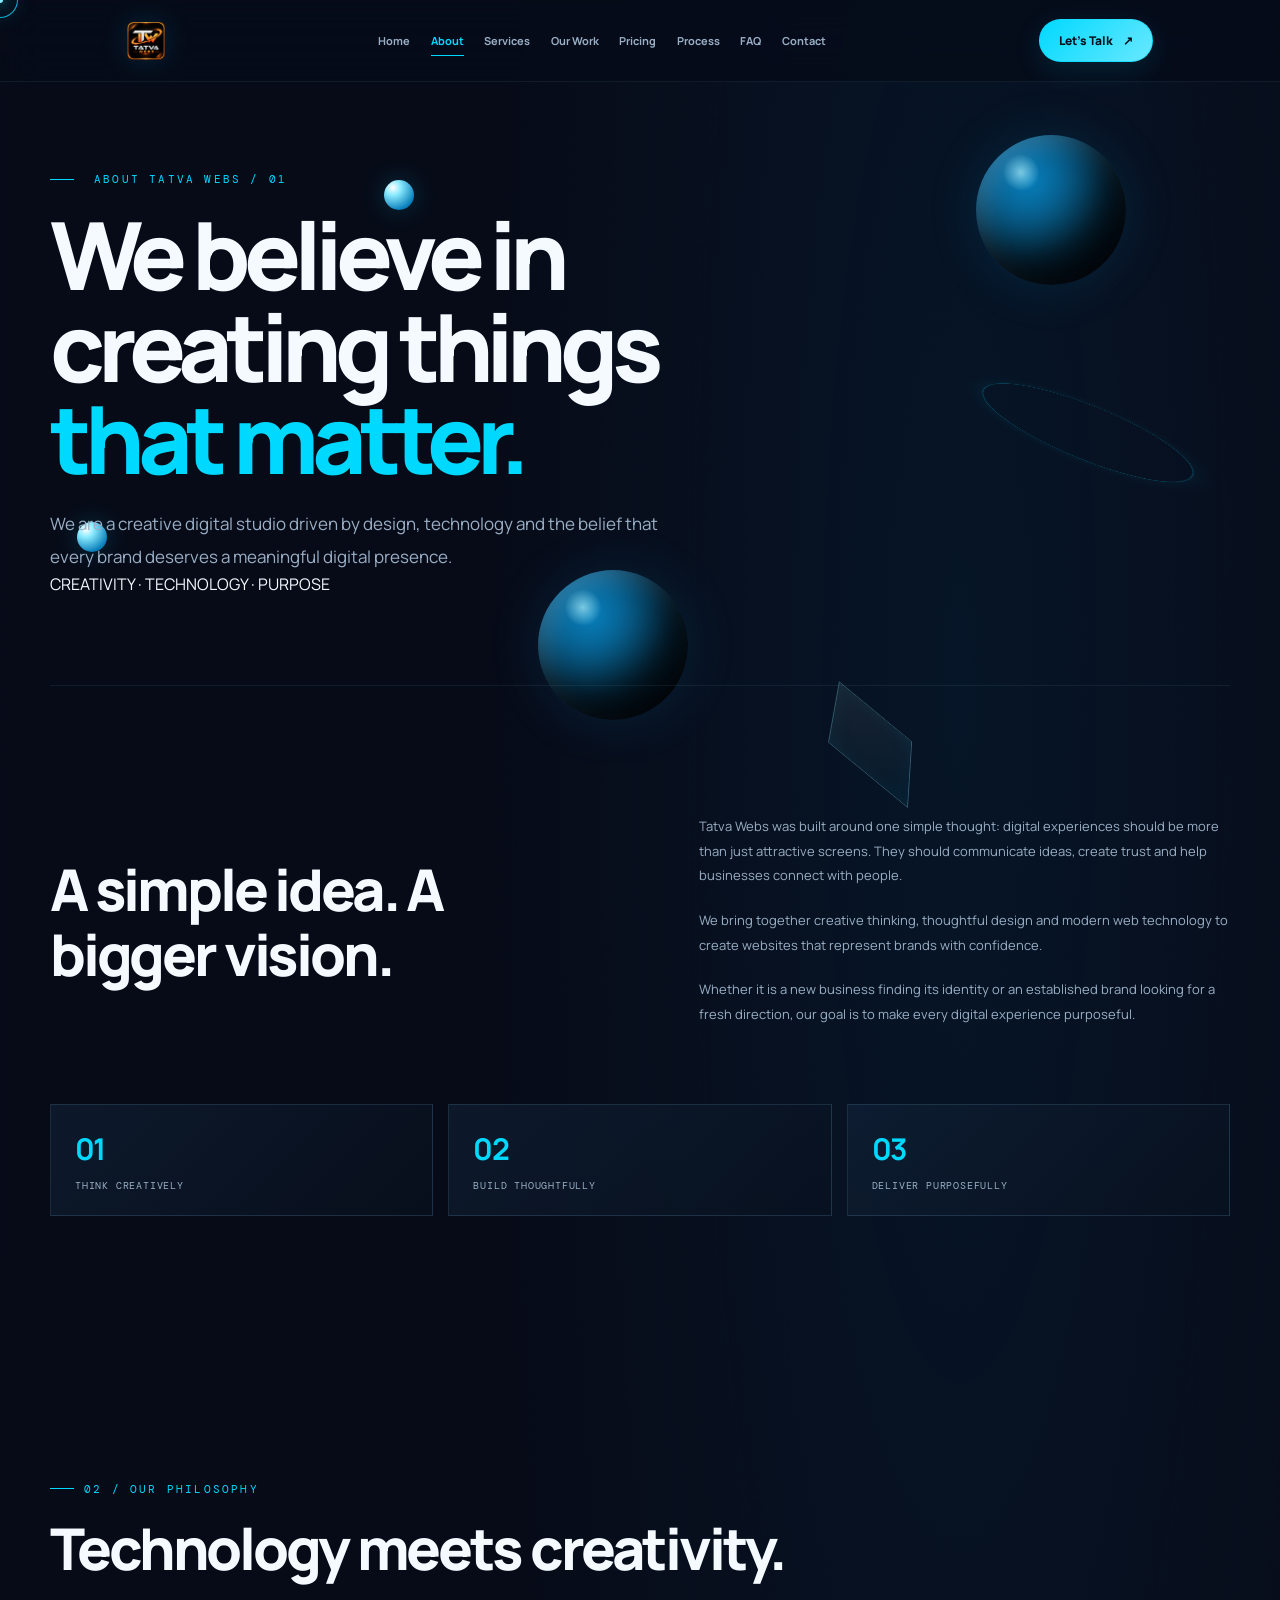
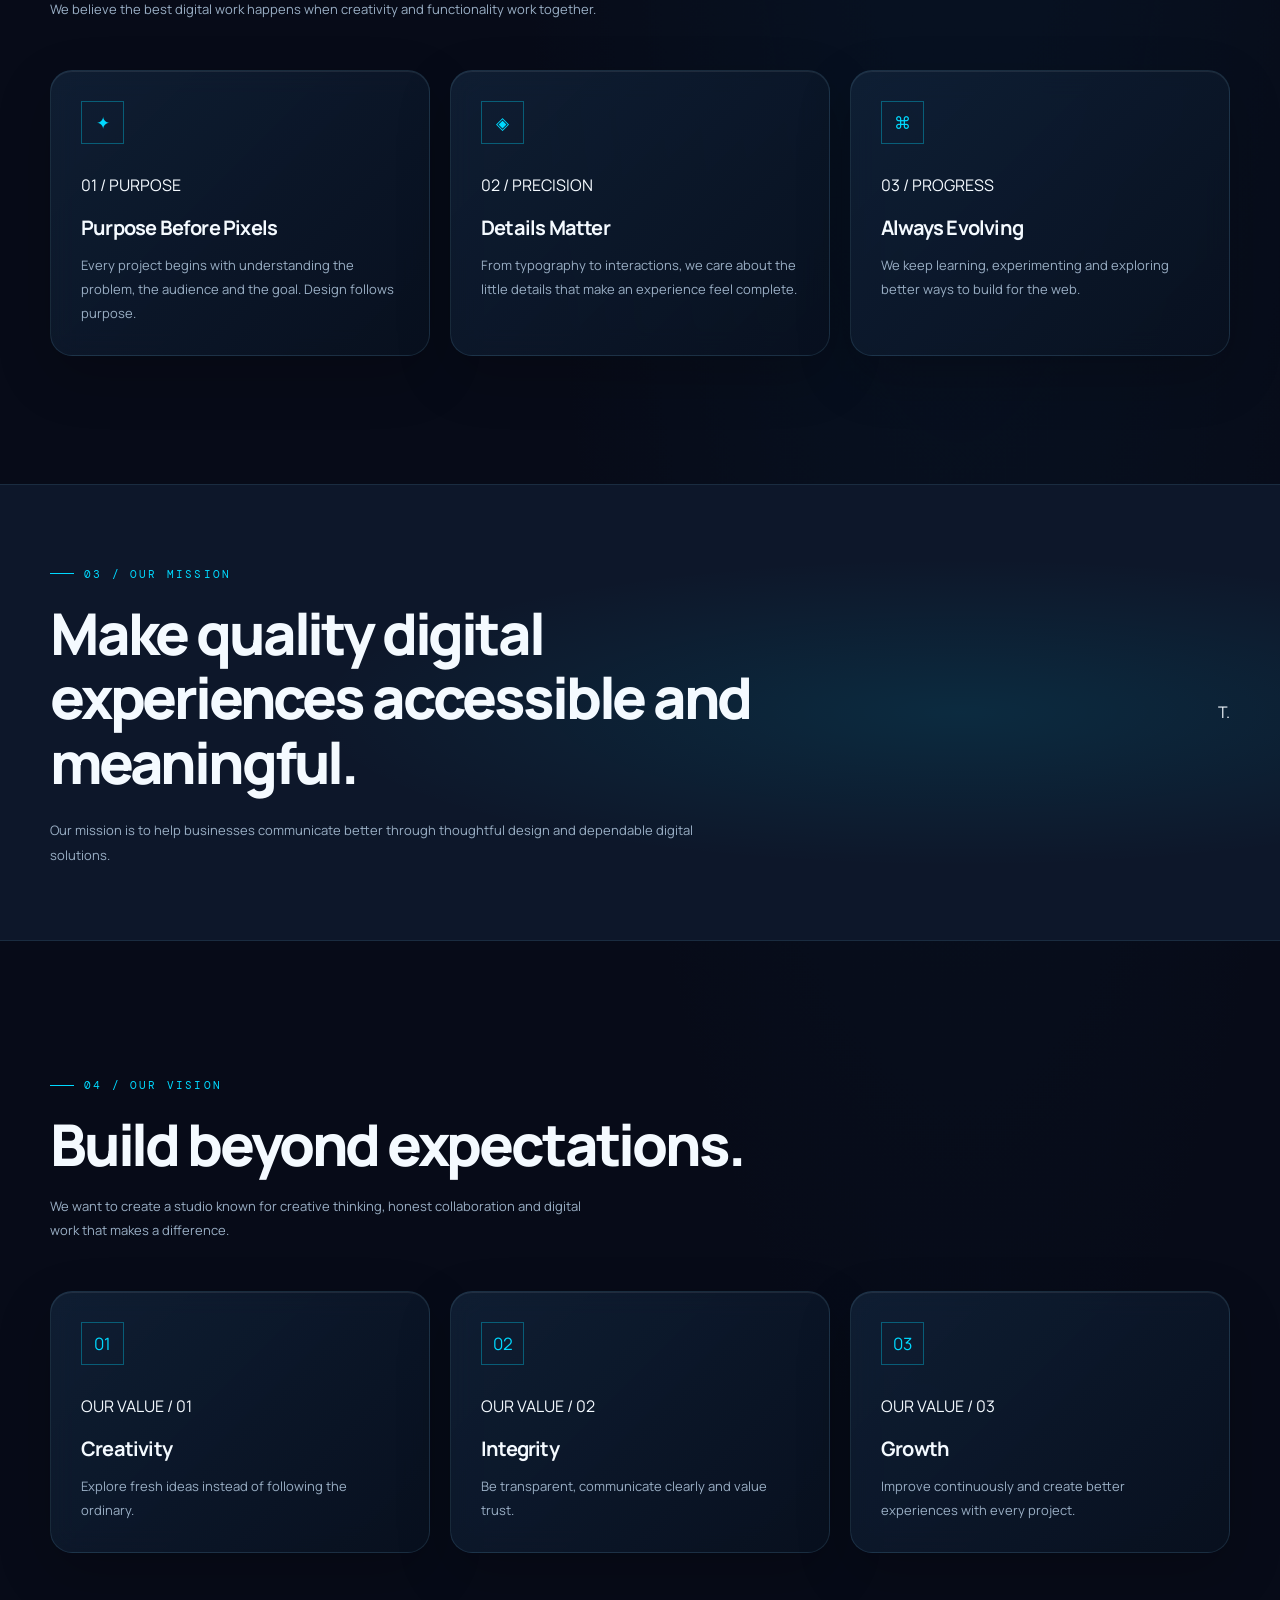
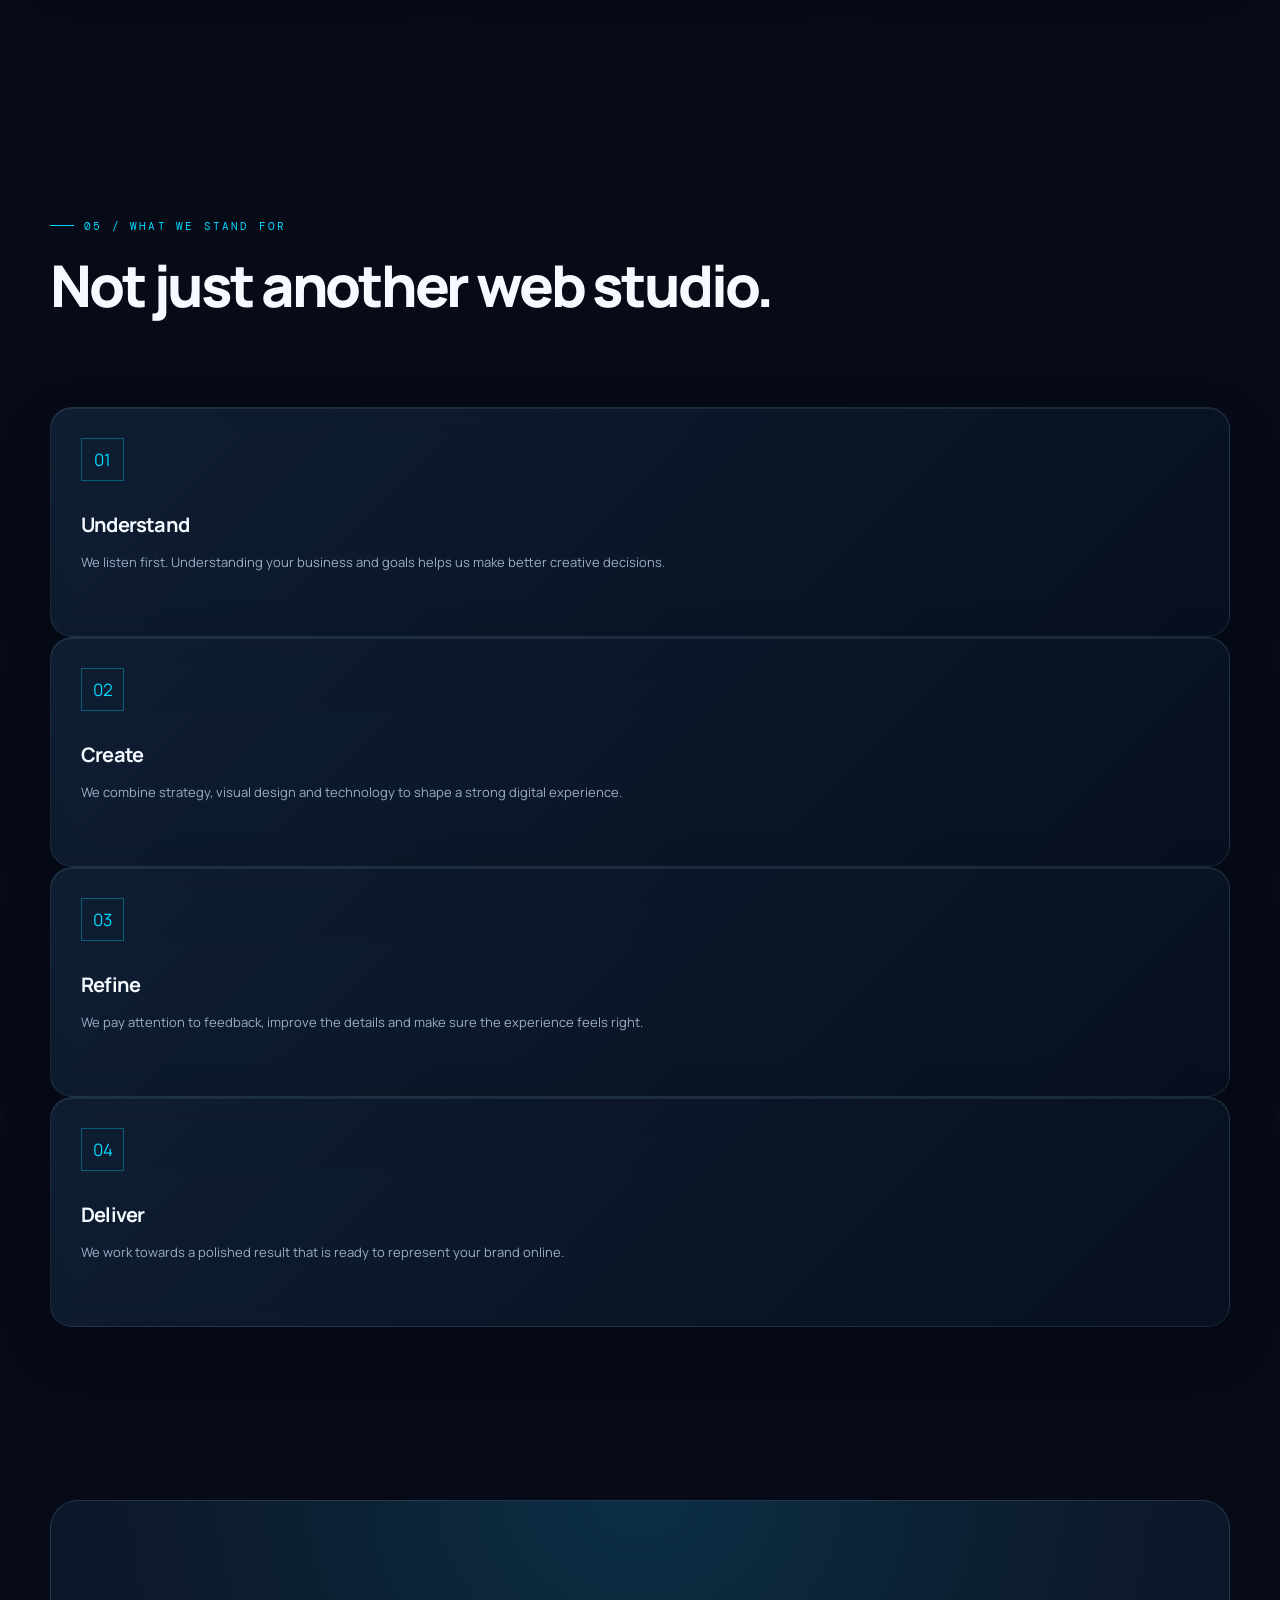
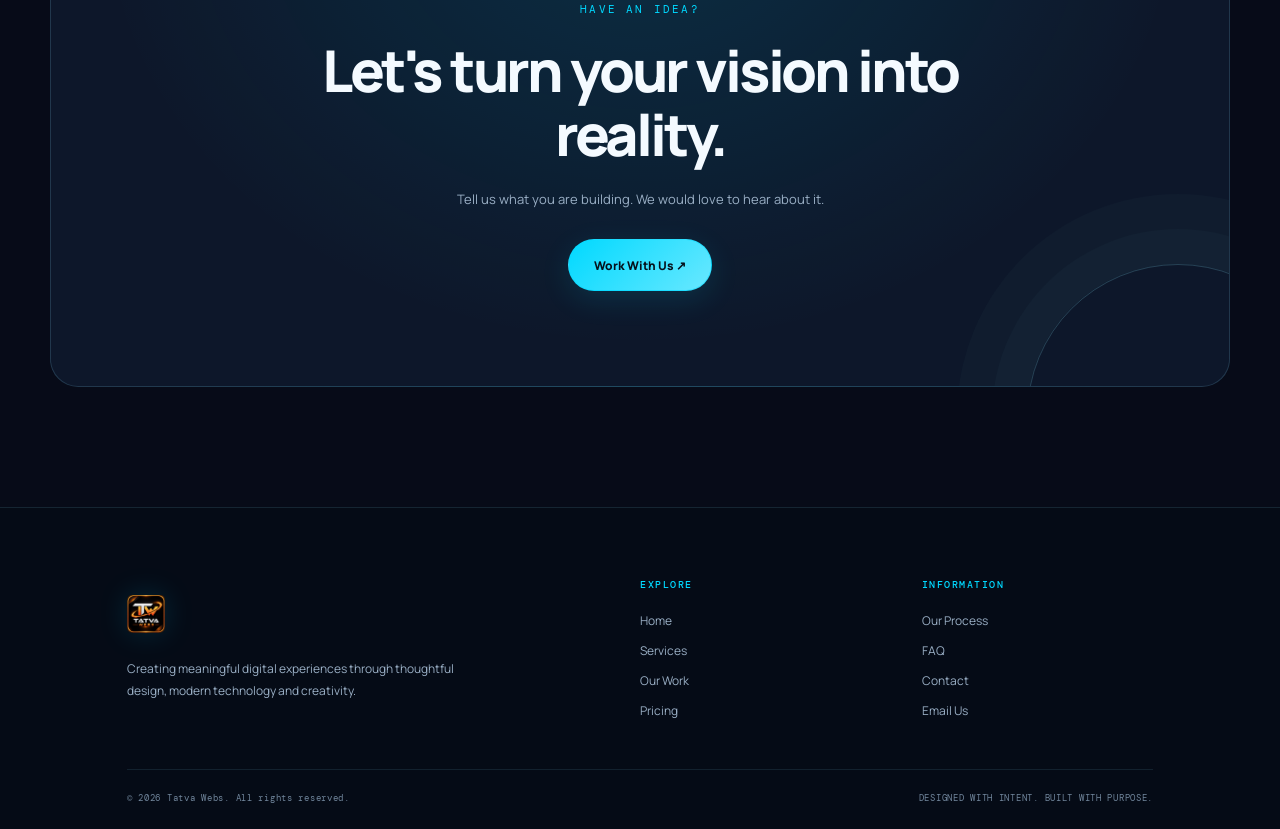
==== commit 623ff5d7: "Update about.html" ====
--- a/about.html
+++ b/about.html
@@ -4,23 +4,45 @@
 <head>
   <meta charset="UTF-8">
   <meta name="viewport" content="width=device-width, initial-scale=1.0">
-  <meta name="theme-color" content="#080808">
+  <meta name="theme-color" content="#070B18">
   <meta name="description" content="Discover Tatva Webs, a creative digital studio building meaningful digital experiences.">
+
   <title>About Us | Tatva Webs</title>
+
+  <link rel="preconnect" href="https://fonts.googleapis.com">
+  <link rel="preconnect" href="https://fonts.gstatic.com" crossorigin>
+
+  <link rel="icon" type="image/png" href="tatva-webs-logo.png">
   <link rel="stylesheet" href="styles.css">
 </head>
 
 <body data-page="about">
 
+  <!-- AMBIENT BACKGROUND -->
+  <div class="ambient-3d" aria-hidden="true">
+    <span class="ambient-object sphere one"></span>
+    <span class="ambient-object orb-small two"></span>
+    <span class="ambient-object ring three"></span>
+    <span class="ambient-object cube four"></span>
+    <span class="ambient-object orb-small five"></span>
+    <span class="ambient-object sphere six"></span>
+  </div>
+
+  <!-- HEADER -->
   <header class="site-header">
     <div class="header-inner">
-      <a href="index.html" class="brand">
-        <span class="brand-text">TATVA<span>WEBS.</span></span>
+
+      <a href="index.html" class="brand" aria-label="Tatva Webs Home">
+        <img
+          src="tatva-webs-logo.png"
+          alt="Tatva Webs"
+          class="brand-logo"
+        >
       </a>
 
-      <nav class="main-nav">
+      <nav class="main-nav" aria-label="Main navigation">
         <a href="index.html">Home</a>
-        <a href="about.html" class="active">About</a>
+        <a href="about.html" class="active" aria-current="page">About</a>
         <a href="services.html">Services</a>
         <a href="work.html">Our Work</a>
         <a href="pricing.html">Pricing</a>
@@ -30,25 +52,39 @@
       </nav>
 
       <a href="contact.html" class="button button-small magnetic header-cta">
-        Let's Talk ↗
+        Let's Talk <span>↗</span>
       </a>
 
-      <button class="menu-toggle" aria-label="Toggle navigation" aria-expanded="false">
-        <span></span><span></span>
+      <button
+        class="menu-toggle"
+        type="button"
+        aria-label="Toggle navigation"
+        aria-expanded="false"
+      >
+        <span></span>
+        <span></span>
       </button>
+
     </div>
   </header>
 
+
   <main>
 
-    <!-- PAGE HERO -->
+    <!-- =================================
+         ABOUT HERO
+    ================================== -->
     <section class="page-hero section-shell">
-      <div class="eyebrow reveal">ABOUT TATVA WEBS / 01</div>
+
+      <div class="eyebrow reveal">
+        <span class="status-dot"></span>
+        ABOUT TATVA WEBS / 01
+      </div>
 
       <h1 class="page-title reveal">
         We believe in<br>
         creating things<br>
-        <span>that matter.</span>
+        <span class="text-gradient">that matter.</span>
       </h1>
 
       <p class="page-lead reveal">
@@ -56,14 +92,28 @@
         technology and the belief that every brand deserves
         a meaningful digital presence.
       </p>
-    </section>
-
-    <!-- OUR STORY -->
+
+      <div class="about-hero-meta reveal">
+        <span>CREATIVITY</span>
+        <span>·</span>
+        <span>TECHNOLOGY</span>
+        <span>·</span>
+        <span>PURPOSE</span>
+      </div>
+
+    </section>
+
+
+    <!-- =================================
+         OUR STORY
+    ================================== -->
     <section class="section-shell section-pad">
+
       <div class="intro-grid">
 
         <div>
           <div class="eyebrow reveal">01 / OUR STORY</div>
+
           <div class="section-heading reveal">
             <h2>
               A simple idea.
@@ -73,6 +123,7 @@
         </div>
 
         <div class="intro-copy reveal">
+
           <p>
             Tatva Webs was built around one simple thought:
             digital experiences should be more than just attractive
@@ -80,41 +131,71 @@
             and help businesses connect with people.
           </p>
 
-          <p style="margin-top:20px">
+          <p class="about-paragraph">
             We bring together creative thinking, thoughtful design
             and modern web technology to create websites that
             represent brands with confidence.
           </p>
 
-          <p style="margin-top:20px">
+          <p class="about-paragraph">
             Whether it is a new business finding its identity or
             an established brand looking for a fresh direction,
             our goal is to make every digital experience purposeful.
           </p>
-        </div>
-
-      </div>
-    </section>
-
-    <!-- OUR PHILOSOPHY -->
+
+        </div>
+
+      </div>
+
+      <!-- STUDIO PRINCIPLES -->
+      <div class="stats-grid about-stats">
+
+        <div class="stat-card reveal">
+          <strong>01</strong>
+          <span>Think Creatively</span>
+        </div>
+
+        <div class="stat-card reveal">
+          <strong>02</strong>
+          <span>Build Thoughtfully</span>
+        </div>
+
+        <div class="stat-card reveal">
+          <strong>03</strong>
+          <span>Deliver Purposefully</span>
+        </div>
+
+      </div>
+
+    </section>
+
+
+    <!-- =================================
+         PHILOSOPHY
+    ================================== -->
     <section class="section-shell section-pad">
 
       <div class="section-heading">
+
         <div class="eyebrow reveal">02 / OUR PHILOSOPHY</div>
+
         <h2 class="reveal">
           Technology meets
           <span class="text-gradient">creativity.</span>
         </h2>
+
         <p class="reveal">
           We believe the best digital work happens when
           creativity and functionality work together.
         </p>
+
       </div>
 
       <div class="info-grid">
 
         <article class="info-card glass tilt-card reveal">
           <div class="card-icon">✦</div>
+          <span class="card-index">01 / PURPOSE</span>
           <h3>Purpose Before Pixels</h3>
           <p>
             Every project begins with understanding the problem,
@@ -124,6 +205,7 @@
 
         <article class="info-card glass tilt-card reveal">
           <div class="card-icon">◈</div>
+          <span class="card-index">02 / PRECISION</span>
           <h3>Details Matter</h3>
           <p>
             From typography to interactions, we care about
@@ -133,6 +215,7 @@
 
         <article class="info-card glass tilt-card reveal">
           <div class="card-icon">⌘</div>
+          <span class="card-index">03 / PROGRESS</span>
           <h3>Always Evolving</h3>
           <p>
             We keep learning, experimenting and exploring
@@ -141,43 +224,72 @@
         </article>
 
       </div>
-    </section>
-
-    <!-- MISSION AND VISION -->
+
+    </section>
+
+
+    <!-- =================================
+         MISSION
+    ================================== -->
     <section class="feature-band">
+
       <div class="section-shell feature-band-inner">
+
         <div>
+
           <div class="eyebrow reveal">03 / OUR MISSION</div>
+
           <h2 class="reveal">
             Make quality digital experiences
-            <span class="text-gradient">accessible and meaningful.</span>
+            <span class="text-gradient">
+              accessible and meaningful.
+            </span>
           </h2>
+
           <p class="page-lead reveal">
             Our mission is to help businesses communicate better
             through thoughtful design and dependable digital solutions.
           </p>
-        </div>
-      </div>
-    </section>
-
+
+        </div>
+
+        <div class="mission-symbol reveal" aria-hidden="true">
+          <div class="mission-symbol-ring"></div>
+          <div class="mission-symbol-core">T.</div>
+          <div class="mission-symbol-glow"></div>
+        </div>
+
+      </div>
+
+    </section>
+
+
+    <!-- =================================
+         VISION
+    ================================== -->
     <section class="section-shell section-pad">
 
       <div class="section-heading">
+
         <div class="eyebrow reveal">04 / OUR VISION</div>
+
         <h2 class="reveal">
           Build beyond
           <span class="text-gradient">expectations.</span>
         </h2>
+
         <p class="reveal">
           We want to create a studio known for creative thinking,
           honest collaboration and digital work that makes a difference.
         </p>
+
       </div>
 
       <div class="info-grid">
 
         <article class="info-card glass tilt-card reveal">
           <div class="card-icon">01</div>
+          <span class="card-index">OUR VALUE / 01</span>
           <h3>Creativity</h3>
           <p>
             Explore fresh ideas instead of following the ordinary.
@@ -186,6 +298,7 @@
 
         <article class="info-card glass tilt-card reveal">
           <div class="card-icon">02</div>
+          <span class="card-index">OUR VALUE / 02</span>
           <h3>Integrity</h3>
           <p>
             Be transparent, communicate clearly and value trust.
@@ -194,6 +307,7 @@
 
         <article class="info-card glass tilt-card reveal">
           <div class="card-icon">03</div>
+          <span class="card-index">OUR VALUE / 03</span>
           <h3>Growth</h3>
           <p>
             Improve continuously and create better experiences
@@ -202,23 +316,36 @@
         </article>
 
       </div>
-    </section>
-
-    <!-- WHAT WE STAND FOR -->
+
+    </section>
+
+
+    <!-- =================================
+         OUR APPROACH
+    ================================== -->
     <section class="section-shell section-pad">
 
       <div class="section-heading">
+
         <div class="eyebrow reveal">05 / WHAT WE STAND FOR</div>
+
         <h2 class="reveal">
           Not just another
           <span class="text-gradient">web studio.</span>
         </h2>
+
+        <p class="reveal">
+          A thoughtful process turns a good idea into a meaningful
+          digital experience.
+        </p>
+
       </div>
 
       <div class="process-grid">
 
         <article class="info-card glass reveal">
-          <h3>01 — Understand</h3>
+          <div class="card-icon">01</div>
+          <h3>Understand</h3>
           <p>
             We listen first. Understanding your business and
             goals helps us make better creative decisions.
@@ -226,7 +353,8 @@
         </article>
 
         <article class="info-card glass reveal">
-          <h3>02 — Create</h3>
+          <div class="card-icon">02</div>
+          <h3>Create</h3>
           <p>
             We combine strategy, visual design and technology
             to shape a strong digital experience.
@@ -234,7 +362,8 @@
         </article>
 
         <article class="info-card glass reveal">
-          <h3>03 — Refine</h3>
+          <div class="card-icon">03</div>
+          <h3>Refine</h3>
           <p>
             We pay attention to feedback, improve the details
             and make sure the experience feels right.
@@ -242,7 +371,8 @@
         </article>
 
         <article class="info-card glass reveal">
-          <h3>04 — Deliver</h3>
+          <div class="card-icon">04</div>
+          <h3>Deliver</h3>
           <p>
             We work towards a polished result that is ready
             to represent your brand online.
@@ -250,10 +380,17 @@
         </article>
 
       </div>
-    </section>
-
-    <!-- CTA -->
+
+    </section>
+
+
+    <!-- =================================
+         FINAL CTA
+    ================================== -->
     <section class="cta-section section-shell">
+
+      <div class="cta-orb" aria-hidden="true"></div>
+
       <div class="eyebrow reveal">HAVE AN IDEA?</div>
 
       <h2 class="reveal">
@@ -268,26 +405,38 @@
       <a href="contact.html" class="button magnetic reveal">
         Work With Us ↗
       </a>
+
     </section>
 
   </main>
 
-  <!-- FOOTER -->
+
+  <!-- =================================
+       FOOTER
+  ================================== -->
   <footer class="site-footer">
+
     <div class="section-shell">
 
       <div class="footer-top">
 
         <div class="footer-brand">
+
           <div>
-            <a href="index.html" class="brand">
-              <span class="brand-text">TATVA<span>WEBS.</span></span>
+            <a href="index.html" class="brand" aria-label="Tatva Webs Home">
+              <img
+                src="tatva-webs-logo.png"
+                alt="Tatva Webs"
+                class="brand-logo"
+              >
             </a>
+
             <p>
               Creating meaningful digital experiences through
               thoughtful design, modern technology and creativity.
             </p>
           </div>
+
         </div>
 
         <div class="footer-column">
@@ -309,16 +458,25 @@
       </div>
 
       <div class="footer-bottom">
-        <span>© <span data-year></span> Tatva Webs. All rights reserved.</span>
+
+        <span>
+          © <span data-year></span> Tatva Webs. All rights reserved.
+        </span>
+
         <span>DESIGNED WITH INTENT. BUILT WITH PURPOSE.</span>
+
       </div>
 
     </div>
+
   </footer>
 
-  <div class="cursor-dot"></div>
-  <div class="cursor-ring"></div>
+
+  <!-- CUSTOM CURSOR -->
+  <div class="cursor-dot" aria-hidden="true"></div>
+  <div class="cursor-ring" aria-hidden="true"></div>
 
   <script src="script.js"></script>
+
 </body>
 </html>
--- a/styles.css
+++ b/styles.css
@@ -1,69 +1,55 @@
 
 @import url('https://fonts.googleapis.com/css2?family=DM+Mono:wght@400;500&family=Manrope:wght@400;500;600;700;800&display=swap');
 
-/* =========================================
+/* =====================================================
    TATVA WEBS — COMPLETE DESIGN SYSTEM
-========================================= */
+   MIDNIGHT BLUE × ELECTRIC CYAN
+===================================================== */
 
 :root {
-  --bg: #080808;
-  --panel: #111111;
-  --panel2: #171717;
-  --panel3: #202020;
-  --orange: #ff6a00;
-  --amber: #ffad42;
-  --white: #f5f3ef;
-  --muted: #9b9995;
-  --line: rgba(255,255,255,.09);
-  --orange-glow: rgba(255,106,0,.25);
-  --ease: cubic-bezier(.2,.8,.2,1);
-  --scroll-progress: 0%;
-}
-
-/* =========================================
-   RESET
-========================================= */
+  --bg: #070B18;
+  --panel: #0D1526;
+  --panel2: #111E33;
+  --cyan: #00D9FF;
+  --cyan-soft: #8CEBFF;
+  --orange: #00D9FF;
+  --amber: #8CEBFF;
+  --white: #F4FAFF;
+  --muted: #9AAFC5;
+  --line: rgba(140,220,255,.14);
+  --glass: rgba(15,32,52,.65);
+  --ease: cubic-bezier(.22,1,.36,1);
+  --shell: min(1240px,calc(100% - 100px));
+  --scroll-progress: 0;
+}
 
 * {
+  box-sizing: border-box;
   margin: 0;
   padding: 0;
-  box-sizing: border-box;
 }
 
 html {
   scroll-behavior: smooth;
   scroll-padding-top: 100px;
+  background: var(--bg);
 }
 
 body {
+  position: relative;
   min-height: 100vh;
   overflow-x: hidden;
-  background: var(--bg);
+  background:
+    radial-gradient(ellipse at 75% 12%,rgba(0,110,170,.10),transparent 35%),
+    var(--bg);
   color: var(--white);
-  font-family: 'Manrope', sans-serif;
-  line-height: 1.6;
+  font-family: 'Manrope',sans-serif;
   -webkit-font-smoothing: antialiased;
 }
 
-body::before {
-  content: "";
-  position: fixed;
-  inset: 0;
-  z-index: -1;
-  pointer-events: none;
-  background:
-    radial-gradient(ellipse at 10% 10%, rgba(255,106,0,.09), transparent 35%),
-    radial-gradient(ellipse at 90% 55%, rgba(255,106,0,.045), transparent 35%);
-}
-
-body::after {
-  content: "";
-  position: fixed;
-  inset: 0;
-  z-index: 9990;
-  pointer-events: none;
-  opacity: .025;
-  background-image: url("data:image/svg+xml,%3Csvg viewBox='0 0 180 180' xmlns='http://www.w3.org/2000/svg'%3E%3Cfilter id='n'%3E%3CfeTurbulence type='fractalNoise' baseFrequency='.9' numOctaves='3' stitchTiles='stitch'/%3E%3C/filter%3E%3Crect width='100%25' height='100%25' filter='url(%23n)' opacity='.3'/%3E%3C/svg%3E");
+::selection {
+  background: var(--cyan);
+  color: #06101B;
 }
 
 a {
@@ -71,241 +57,308 @@
   text-decoration: none;
 }
 
-button,
-input,
-textarea,
-select {
-  font: inherit;
-}
-
-button {
-  cursor: pointer;
-}
-
-img,
-video,
-svg {
-  max-width: 100%;
-}
-
 img {
   display: block;
-  height: auto;
-}
-
-::selection {
-  color: #080808;
-  background: var(--amber);
-}
-
-.container,
+  max-width: 100%;
+}
+
+button,input,textarea,select {
+  font: inherit;
+}
+
+main,header,footer,section {
+  position: relative;
+  z-index: 2;
+}
+
 .section-shell {
-  width: min(1180px, calc(100% - 48px));
+  width: var(--shell);
   margin-inline: auto;
 }
 
 .section-pad {
-  padding-block: 110px;
-}
-
-section {
-  position: relative;
-}
-
-/* =========================================
-   IMPORTANT LOGO SIZE PROTECTION
-========================================= */
-
-.brand img,
-.footer-brand img,
-.site-logo,
-.logo-image {
-  display: block;
-  width: auto !important;
-  height: 42px !important;
-  max-width: 190px !important;
-  max-height: 52px !important;
-  object-fit: contain;
-}
-
-.brand,
-.footer-brand {
-  display: inline-flex;
-  align-items: center;
-  gap: 12px;
-  flex-shrink: 0;
-}
-
-.brand-text {
-  font-size: 19px;
-  font-weight: 800;
-  letter-spacing: -.8px;
-}
-
-.brand-text span {
-  color: var(--orange);
-}
-
-/* =========================================
-   LOADER — FAILSAFE
-========================================= */
-
-.loader,
-.preloader,
-#loader,
-#preloader,
-.loading-screen {
+  padding-block: clamp(80px,10vw,145px);
+}
+
+/* =====================================================
+   AMBIENT 3D BACKGROUND
+===================================================== */
+
+.ambient-3d {
   position: fixed;
   inset: 0;
-  z-index: 10001;
-  display: flex;
-  align-items: center;
-  justify-content: center;
-  background: #080808;
-  transition: opacity .5s ease, visibility .5s ease;
-}
-
-.loader img,
-.preloader img,
-#loader img,
-#preloader img,
-.loading-screen img {
-  width: 110px !important;
-  height: 110px !important;
-  max-width: 110px !important;
-  max-height: 110px !important;
-  object-fit: contain !important;
-}
-
-.loader.done,
-.preloader.done,
-#loader.done,
-#preloader.done,
-.loading-screen.done {
-  opacity: 0 !important;
-  visibility: hidden !important;
-  pointer-events: none !important;
-}
-
-body.page-loaded .loader,
-body.page-loaded .preloader,
-body.page-loaded #loader,
-body.page-loaded #preloader,
-body.page-loaded .loading-screen {
+  z-index: 0;
+  overflow: hidden;
+  pointer-events: none;
+  perspective: 1000px;
+  isolation: isolate;
+}
+
+.ambient-object {
+  position: absolute;
+  pointer-events: none;
+  transform-style: preserve-3d;
+}
+
+.ambient-object.sphere {
+  width: 150px;
+  height: 150px;
+  border-radius: 50%;
+  background:
+    radial-gradient(circle at 30% 25%,rgba(180,245,255,.65),transparent 12%),
+    radial-gradient(circle at 35% 30%,#087EBA,#075078 45%,#07152B 80%);
+  box-shadow:
+    inset -28px -35px 45px rgba(0,0,0,.8),
+    inset 8px 8px 25px rgba(255,255,255,.15),
+    0 0 55px rgba(0,170,255,.12);
+  animation: ambientFloat 14s ease-in-out infinite;
+}
+
+.ambient-object.cube {
+  width: 100px;
+  height: 100px;
+  border: 1px solid rgba(140,235,255,.3);
+  background: linear-gradient(135deg,rgba(255,255,255,.07),rgba(0,217,255,.025));
+  box-shadow: inset 0 0 30px rgba(0,217,255,.06);
+  transform: rotateX(55deg) rotateY(35deg) rotateZ(20deg);
+  animation: ambientCube 18s ease-in-out infinite;
+}
+
+.ambient-object.ring {
+  width: 210px;
+  height: 210px;
+  border: 1px solid rgba(0,217,255,.3);
+  border-radius: 50%;
+  transform: rotateX(65deg) rotateY(15deg);
+  box-shadow: 0 0 25px rgba(0,217,255,.08);
+  animation: ambientRing 30s linear infinite;
+}
+
+.ambient-object.orb-small {
+  width: 30px;
+  height: 30px;
+  border-radius: 50%;
+  background: radial-gradient(circle at 30% 25%,#fff,#8CEBFF 25%,#087EBA 75%);
+  box-shadow: 0 0 25px rgba(0,217,255,.2);
+  animation: ambientFloat 9s ease-in-out infinite;
+}
+
+.ambient-object.one { top: 15%; right: 12%; }
+.ambient-object.two { top: 58%; left: 6%; animation-delay: -4s; }
+.ambient-object.three { top: 36%; right: 7%; animation-delay: -7s; }
+.ambient-object.four { bottom: 12%; right: 28%; animation-delay: -2s; }
+.ambient-object.five { top: 20%; left: 30%; }
+.ambient-object.six { bottom: 20%; left: 42%; }
+
+@keyframes ambientFloat {
+  0%,100% { translate: 0 0; }
+  50% { translate: 0 -25px; }
+}
+
+@keyframes ambientCube {
+  0%,100% { transform: translateY(0) rotateX(55deg) rotateY(35deg) rotateZ(20deg); }
+  50% { transform: translateY(-25px) rotateX(75deg) rotateY(65deg) rotateZ(45deg); }
+}
+
+@keyframes ambientRing {
+  to { transform: rotateX(65deg) rotateY(15deg) rotateZ(360deg); }
+}
+
+/* =====================================================
+   PRELOADER
+===================================================== */
+
+.site-preloader {
+  position: fixed;
+  inset: 0;
+  z-index: 99999;
+  display: grid;
+  place-items: center;
+  background: #070B18;
+  transition: opacity .8s var(--ease),visibility .8s;
+}
+
+.site-preloader.is-hidden {
   opacity: 0;
   visibility: hidden;
   pointer-events: none;
 }
 
-/* =========================================
-   SCROLL PROGRESS
-========================================= */
-
-.scroll-progress,
-#scroll-progress {
-  position: fixed;
-  top: 0;
-  left: 0;
-  z-index: 10002;
-  width: var(--scroll-progress);
-  height: 3px;
-  background: linear-gradient(90deg, var(--orange), var(--amber));
-  box-shadow: 0 0 12px var(--orange-glow);
-}
-
-/* =========================================
-   HEADER
-========================================= */
+.preloader-inner {
+  display: flex;
+  flex-direction: column;
+  align-items: center;
+  gap: 22px;
+}
+
+.preloader-logo {
+  width: 105px;
+  height: 105px;
+  object-fit: contain;
+  filter: drop-shadow(0 0 25px rgba(0,217,255,.3));
+  animation: logoPulse 1.8s ease-in-out infinite;
+}
+
+.preloader-wordmark {
+  color: var(--white);
+  font-size: 13px;
+  font-weight: 800;
+  letter-spacing: .35em;
+}
+
+.preloader-wordmark span {
+  color: var(--cyan);
+}
+
+.preloader-track {
+  width: 150px;
+  height: 2px;
+  overflow: hidden;
+  background: rgba(255,255,255,.12);
+}
+
+.preloader-progress {
+  display: block;
+  width: 45%;
+  height: 100%;
+  background: linear-gradient(90deg,var(--cyan),var(--cyan-soft));
+  animation: loadingLine 1.5s var(--ease) infinite;
+}
+
+.preloader-caption {
+  color: var(--muted);
+  font: 10px 'DM Mono',monospace;
+  letter-spacing: .15em;
+  text-transform: uppercase;
+}
+
+@keyframes logoPulse {
+  0%,100% { transform: scale(.95); opacity: .8; }
+  50% { transform: scale(1.06); opacity: 1; }
+}
+
+@keyframes loadingLine {
+  from { transform: translateX(-120%); }
+  to { transform: translateX(240%); }
+}
+
+/* =====================================================
+   HEADER + LOGO
+===================================================== */
 
 .site-header {
   position: sticky;
   top: 0;
   z-index: 1000;
-  width: 100%;
-  background: rgba(8,8,8,.78);
-  backdrop-filter: blur(22px);
-  -webkit-backdrop-filter: blur(22px);
-  border-bottom: 1px solid var(--line);
-}
-
-.header-inner {
-  width: min(1280px, calc(100% - 48px));
   min-height: 82px;
-  margin: auto;
+  padding-inline: clamp(22px,6vw,90px);
   display: flex;
   align-items: center;
   justify-content: space-between;
-  gap: 30px;
+  background: rgba(7,11,24,.82);
+  border-bottom: 1px solid rgba(140,220,255,.08);
+  backdrop-filter: blur(22px) saturate(150%);
+  -webkit-backdrop-filter: blur(22px) saturate(150%);
+  transition: .4s var(--ease);
+}
+
+.header-inner {
+  width: var(--shell);
+  margin-inline: auto;
+  display: flex;
+  align-items: center;
+  justify-content: space-between;
+  gap: 26px;
+}
+
+.site-header.scrolled {
+  min-height: 70px;
+  background: rgba(7,11,24,.96);
+  border-color: rgba(0,217,255,.18);
+  box-shadow: 0 15px 40px rgba(0,0,0,.3);
+}
+
+.brand,.footer-brand {
+  display: inline-flex;
+  align-items: center;
+  gap: 12px;
+}
+
+.brand {
+  flex: none;
+}
+
+.brand img,.footer-brand img,.site-logo,.logo-image {
+  width: auto;
+  height: 38px;
+  max-width: 180px;
+  object-fit: contain;
+}
+
+.brand-logo {
+  width: clamp(112px,12vw,156px);
+  height: 48px;
+  object-fit: contain;
+  object-position: left center;
+  filter: drop-shadow(0 0 14px rgba(0,217,255,.15));
 }
 
 .main-nav {
   display: flex;
   align-items: center;
-  gap: 30px;
+  justify-content: center;
+  gap: clamp(12px,1.6vw,23px);
 }
 
 .main-nav a {
   position: relative;
-  color: var(--muted);
-  font-size: 12px;
+  padding: 10px 0;
+  color: #9AAFC5;
+  font-size: 11px;
   font-weight: 700;
-  transition: color .3s ease;
+  white-space: nowrap;
+  transition: color .3s;
+}
+
+.main-nav a:hover,.main-nav a.active {
+  color: var(--cyan);
 }
 
 .main-nav a::after {
   content: "";
   position: absolute;
   left: 0;
-  bottom: -8px;
-  width: 0;
-  height: 2px;
-  background: var(--orange);
-  transition: width .3s ease;
-}
-
-.main-nav a:hover,
-.main-nav a.active {
-  color: var(--white);
-}
-
-.main-nav a:hover::after,
-.main-nav a.active::after {
+  bottom: 2px;
   width: 100%;
+  height: 1px;
+  background: var(--cyan);
+  transform: scaleX(0);
+  transform-origin: right;
+  transition: transform .4s var(--ease);
+}
+
+.main-nav a:hover::after,.main-nav a.active::after {
+  transform: scaleX(1);
+  transform-origin: left;
 }
 
 .menu-toggle {
   display: none;
-  width: 44px;
-  height: 44px;
+  width: 42px;
+  height: 42px;
   border: 1px solid var(--line);
-  border-radius: 12px;
-  background: var(--panel);
-  color: var(--white);
-}
-
-.menu-toggle span {
-  display: block;
-  width: 19px;
-  height: 2px;
-  margin: 5px auto;
-  background: currentColor;
-  transition: .3s ease;
-}
-
-.menu-toggle.active span:first-child {
-  transform: translateY(3.5px) rotate(45deg);
-}
-
-.menu-toggle.active span:last-child {
-  transform: translateY(-3.5px) rotate(-45deg);
-}
-
-/* =========================================
+  border-radius: 50%;
+  background: var(--glass);
+  color: white;
+}
+
+/* =====================================================
    BUTTONS
-========================================= */
+===================================================== */
 
 .button {
   position: relative;
+  isolation: isolate;
   display: inline-flex;
   align-items: center;
   justify-content: center;
@@ -313,30 +366,42 @@
   min-height: 52px;
   padding: 0 25px;
   overflow: hidden;
-  border: 1px solid transparent;
-  border-radius: 8px;
-  background: linear-gradient(110deg, var(--orange), #ff8b24);
-  color: #080808;
+  border: 1px solid rgba(0,217,255,.5);
+  border-radius: 999px;
+  background: linear-gradient(135deg,#00D9FF,#69E8FF);
+  color: #06101B;
   font-size: 12px;
   font-weight: 800;
-  transition: transform .3s var(--ease), box-shadow .3s ease;
+  box-shadow: 0 8px 30px rgba(0,217,255,.12);
+  transition: transform .4s var(--ease),box-shadow .4s,filter .3s;
 }
 
 .button::before {
   content: "";
   position: absolute;
+  z-index: -1;
   inset: 0;
-  background: linear-gradient(110deg, transparent, rgba(255,255,255,.25), transparent);
-  transform: translateX(-120%);
-  transition: transform .6s ease;
+  background: #B6F5FF;
+  transform: translateX(-105%);
+  transition: transform .6s var(--ease);
 }
 
 .button:hover::before {
-  transform: translateX(120%);
+  transform: translateX(0);
 }
 
 .button:hover {
-  box-shadow: 0 10px 35px var(--orange-glow);
+  transform: translateY(-4px);
+  box-shadow: 0 0 25px rgba(0,217,255,.25);
+}
+
+.button span {
+  display: inline-block;
+  transition: transform .3s;
+}
+
+.button:hover span {
+  transform: translate(3px,-3px);
 }
 
 .button-small {
@@ -345,587 +410,703 @@
 }
 
 .button-outline {
-  border-color: rgba(255,255,255,.2);
+  color: var(--cyan);
   background: transparent;
+  border-color: rgba(0,217,255,.35);
+  box-shadow: none;
+}
+
+.button-outline::before {
+  background: rgba(0,217,255,.10);
+}
+
+.button-outline:hover {
   color: var(--white);
-}
-
-.button-outline:hover {
-  border-color: var(--orange);
-  color: var(--amber);
-}
-
-.magnetic {
-  will-change: transform;
-}
-
-/* =========================================
+  border-color: var(--cyan);
+}
+
+/* =====================================================
    TYPOGRAPHY
-========================================= */
+===================================================== */
 
 .eyebrow {
   display: inline-flex;
   align-items: center;
   gap: 10px;
-  margin-bottom: 20px;
-  color: var(--amber);
-  font-family: 'DM Mono', monospace;
-  font-size: 10px;
-  letter-spacing: 2px;
+  color: var(--cyan);
+  font: 11px 'DM Mono',monospace;
+  letter-spacing: .2em;
   text-transform: uppercase;
 }
 
 .eyebrow::before {
   content: "";
-  width: 22px;
+  width: 24px;
   height: 1px;
-  background: var(--orange);
-}
-
-.page-title,
+  background: currentColor;
+}
+
+.page-title,.hero-title {
+  max-width: 1000px;
+  margin-top: 22px;
+  font-size: clamp(42px,7.8vw,94px);
+  line-height: .98;
+  letter-spacing: -.075em;
+  font-weight: 800;
+}
+
+.page-title span,.hero-title span,.gradient-text {
+  color: var(--cyan);
+}
+
 .hero-title {
-  max-width: 950px;
-  font-size: clamp(42px, 7vw, 88px);
-  font-weight: 800;
-  line-height: .99;
-  letter-spacing: -5px;
-}
-
-.page-title span,
-.hero-title span,
-.text-gradient {
-  color: var(--orange);
-  background: linear-gradient(110deg, #ff6a00, #ffbd5a);
-  background-clip: text;
-  -webkit-background-clip: text;
-  -webkit-text-fill-color: transparent;
+  max-width: 900px;
+  font-size: clamp(54px,7.3vw,100px);
+}
+
+.hero-title span {
+  text-shadow: 0 0 45px rgba(0,217,255,.2);
 }
 
 .page-lead {
-  max-width: 620px;
+  max-width: 650px;
   margin-top: 24px;
   color: var(--muted);
-  font-size: 15px;
+  font-size: clamp(14px,1.5vw,17px);
   line-height: 1.9;
 }
 
-.section-heading {
-  max-width: 750px;
-  margin-bottom: 48px;
-}
-
-.section-heading h2 {
-  font-size: clamp(32px, 5vw, 58px);
-  line-height: 1.08;
-  letter-spacing: -2.5px;
-}
-
-.section-heading p {
-  max-width: 580px;
-  margin-top: 18px;
+.hero-description {
+  max-width: 490px;
+  margin-top: 27px;
   color: var(--muted);
-}
-
-/* =========================================
-   HOME HERO
-========================================= */
+  font-size: 14px;
+  line-height: 1.95;
+}
+
+/* =====================================================
+   HERO — RESTORED 3D SCENE
+===================================================== */
 
 .hero {
   position: relative;
-  min-height: 700px;
-  padding-block: 110px 90px;
+  min-height: min(900px,100svh);
+  padding-block: 100px 80px;
   display: flex;
   align-items: center;
+  overflow: hidden;
+}
+
+.hero-section {
+  position: relative;
+  min-height: min(850px,calc(100svh - 80px));
+  display: grid;
+  align-items: center;
+  overflow: hidden;
 }
 
 .hero-grid {
+  position: relative;
+  z-index: 2;
+  width: 100%;
   display: grid;
-  grid-template-columns: 1.05fr .95fr;
+  grid-template-columns: 1.03fr .97fr;
   align-items: center;
-  gap: 55px;
+  gap: 4%;
+  min-height: 550px;
 }
 
 .hero-copy {
   position: relative;
-  z-index: 2;
-}
-
-.hero-title {
-  font-size: clamp(48px, 6.5vw, 82px);
-}
-
-.hero-description {
-  max-width: 530px;
-  margin-top: 25px;
-  color: var(--muted);
-  font-size: 15px;
-  line-height: 1.9;
+  z-index: 3;
+  max-width: 650px;
+}
+
+.hero-content {
+  position: relative;
+  z-index: 4;
+  padding-block: 90px 110px;
 }
 
 .hero-actions {
   display: flex;
   flex-wrap: wrap;
-  gap: 14px;
+  gap: 13px;
   margin-top: 32px;
 }
 
 .hero-art {
   position: relative;
-  min-height: 480px;
+  top: auto;
+  right: auto;
+  bottom: auto;
+  width: 100%;
+  max-width: 600px;
+  min-height: 490px;
+  margin-inline: auto;
   display: grid;
   place-items: center;
-  transform-style: preserve-3d;
-  transition: transform .2s ease;
+  isolation: isolate;
+  perspective: 1100px;
+  transform: none;
+  opacity: 1;
+  overflow: visible;
+  pointer-events: none;
 }
 
 .hero-scene-glow {
   position: absolute;
-  width: 330px;
-  height: 330px;
+  width: 75%;
+  aspect-ratio: 1;
   border-radius: 50%;
-  background: var(--orange);
-  opacity: .13;
-  filter: blur(100px);
+  background: radial-gradient(
+    circle,
+    rgba(0,217,255,.22),
+    rgba(0,110,180,.08) 45%,
+    transparent 72%
+  );
+  filter: blur(22px);
+  pointer-events: none;
+}
+
+.hero-orbit {
+  position: absolute;
+  top: 50%;
+  left: 50%;
+  width: min(88%,440px);
+  aspect-ratio: 1;
+  border: 1px solid rgba(0,217,255,.38);
+  border-radius: 50%;
+  transform: translate(-50%,-50%) rotateX(66deg) rotateZ(-25deg);
+  box-shadow: 0 0 35px rgba(0,217,255,.09);
+  animation: heroOrbitOne 18s linear infinite;
+}
+
+.hero-orbit:nth-of-type(3) {
+  width: min(70%,350px);
+  border-color: rgba(140,235,255,.28);
+  animation: heroOrbitTwo 25s linear infinite;
+}
+
+@keyframes heroOrbitOne {
+  from { transform: translate(-50%,-50%) rotateX(66deg) rotateZ(-25deg); }
+  to { transform: translate(-50%,-50%) rotateX(66deg) rotateZ(335deg); }
+}
+
+@keyframes heroOrbitTwo {
+  from { transform: translate(-50%,-50%) rotateX(66deg) rotateZ(35deg); }
+  to { transform: translate(-50%,-50%) rotateX(66deg) rotateZ(-325deg); }
 }
 
 .hero-core {
   position: relative;
-  width: 270px;
-  height: 270px;
+  z-index: 3;
+  width: clamp(210px,27vw,310px);
+  aspect-ratio: 1;
   display: grid;
   place-items: center;
-  border: 1px solid rgba(255,153,55,.35);
   border-radius: 50%;
-  background: radial-gradient(circle at 35% 25%, #ffad42, #ff6a00 35%, #1a0b04 75%);
+  transform-style: preserve-3d;
+  animation: heroCoreFloat 7s ease-in-out infinite;
+}
+
+.core-sphere {
+  position: relative;
+  width: 75%;
+  aspect-ratio: 1;
+  border-radius: 50%;
+  background:
+    radial-gradient(circle at 30% 24%,#F1FDFF 0%,#A5F4FF 4%,#24DFFF 15%,#009BCB 38%,#075078 67%,#061426 86%);
   box-shadow:
-    0 0 70px rgba(255,106,0,.3),
-    inset -20px -25px 50px rgba(0,0,0,.6),
-    inset 10px 10px 30px rgba(255,255,255,.2);
-  animation: coreFloat 6s ease-in-out infinite;
-}
-
-.core-sphere {
-  width: 100%;
-  height: 100%;
-  border-radius: inherit;
-  background: radial-gradient(circle at 30% 25%, rgba(255,255,255,.5), transparent 30%);
-}
-
-.hero-orbit {
+    inset -35px -38px 50px rgba(0,0,0,.72),
+    inset 8px 8px 25px rgba(255,255,255,.30),
+    0 25px 70px rgba(0,0,0,.55),
+    0 0 65px rgba(0,217,255,.25);
+  animation: heroSpherePulse 6s ease-in-out infinite;
+}
+
+.core-sphere::after {
+  content: "";
   position: absolute;
-  width: 390px;
-  height: 150px;
-  border: 1px solid rgba(255,157,64,.65);
+  inset: 9%;
   border-radius: 50%;
-  transform: rotate(-32deg);
-  box-shadow: 0 0 20px rgba(255,106,0,.12);
-  animation: orbitSpin 14s linear infinite;
-}
-
-.hero-orbit:nth-child(2) {
-  width: 440px;
-  height: 190px;
-  transform: rotate(40deg);
-  animation-direction: reverse;
+  background: linear-gradient(135deg,rgba(255,255,255,.25),transparent 45%);
+  filter: blur(8px);
+  pointer-events: none;
+}
+
+@keyframes heroCoreFloat {
+  0%,100% { transform: translateY(0) rotateY(-5deg); }
+  50% { transform: translateY(-12px) rotateY(5deg); }
+}
+
+@keyframes heroSpherePulse {
+  0%,100% { transform: scale(1); }
+  50% { transform: scale(1.035); }
 }
 
 .hero-panel {
   position: absolute;
-  z-index: 3;
+  z-index: 5;
+  border: 1px solid rgba(100,220,255,.22);
+  background: linear-gradient(135deg,rgba(13,29,48,.94),rgba(7,17,31,.94));
+  box-shadow: 0 25px 65px rgba(0,0,0,.4),inset 0 1px rgba(255,255,255,.07);
+  backdrop-filter: blur(14px);
+  -webkit-backdrop-filter: blur(14px);
+  border-radius: 8px;
+}
+
+.hero-interface {
+  right: 0;
+  bottom: 15%;
+  min-width: 205px;
   padding: 17px 20px;
-  border: 1px solid rgba(255,255,255,.13);
-  border-radius: 12px;
-  background: rgba(20,20,20,.78);
-  backdrop-filter: blur(16px);
-  box-shadow: 0 15px 50px rgba(0,0,0,.35);
-}
-
-.hero-interface {
-  top: 8%;
-  right: -3%;
-  min-width: 180px;
-  animation: panelFloat 5s ease-in-out infinite;
+  display: flex;
+  flex-direction: column;
+  gap: 9px;
+  animation: heroPanelFloat 6s ease-in-out infinite;
+}
+
+.hero-interface small {
+  font: 9px 'DM Mono',monospace;
+  letter-spacing: .12em;
+  color: var(--muted);
 }
 
 .hero-interface strong {
-  display: block;
-  font-size: 12px;
-}
-
-.hero-interface small {
-  color: var(--muted);
-  font-family: 'DM Mono', monospace;
-  font-size: 9px;
+  font-size: 14px;
 }
 
 .hero-chip {
-  bottom: 8%;
+  top: 15%;
   left: 0;
-  animation: panelFloat 6s ease-in-out infinite reverse;
-}
-
-.hero-chip span {
-  color: var(--amber);
-  font-size: 12px;
-  font-weight: 800;
+  padding: 12px 15px;
+  color: var(--cyan-soft);
+  font: 9px 'DM Mono',monospace;
+  letter-spacing: .12em;
+  transform: rotate(-7deg);
 }
 
 .hero-spark {
   position: absolute;
+  z-index: 4;
   width: 5px;
   height: 5px;
   border-radius: 50%;
-  background: var(--amber);
-  box-shadow: 0 0 15px var(--orange);
-  animation: sparkPulse 2s ease-in-out infinite;
-}
-
-/* =========================================
-   HOME INTRO / STATS
-========================================= */
+  background: var(--cyan-soft);
+  box-shadow: 0 0 16px 5px rgba(0,217,255,.35);
+  animation: heroSpark 2.5s ease-in-out infinite;
+}
+
+@keyframes heroPanelFloat {
+  0%,100% { translate: 0 0; }
+  50% { translate: 0 -12px; }
+}
+
+@keyframes heroSpark {
+  50% { opacity: .35; scale: .7; }
+}
+
+/* =====================================================
+   GLASS / CARDS
+===================================================== */
+
+.glass,.glass-panel,.info-card,.project-card,.pricing-card,.faq-item,.hero-interface {
+  background: linear-gradient(135deg,rgba(18,35,57,.78),rgba(9,17,31,.88));
+  border: 1px solid rgba(140,220,255,.12);
+  backdrop-filter: blur(14px) saturate(140%);
+  -webkit-backdrop-filter: blur(14px) saturate(140%);
+  box-shadow: inset 0 1px 0 rgba(255,255,255,.08),0 20px 55px rgba(0,0,0,.2);
+}
+
+.info-grid,.project-grid,.portfolio-grid,.pricing-grid {
+  display: grid;
+  grid-template-columns: repeat(3,minmax(0,1fr));
+  gap: 20px;
+}
+
+.info-card,.project-card,.pricing-card {
+  position: relative;
+  overflow: hidden;
+  border-radius: 22px;
+  transition: transform .55s var(--ease),border-color .45s,box-shadow .45s;
+}
+
+.info-card {
+  min-height: 230px;
+  padding: 30px;
+}
+
+.info-card:hover,.project-card:hover,.pricing-card:hover {
+  transform: translateY(-8px);
+  border-color: rgba(0,217,255,.4);
+  box-shadow: 0 30px 80px rgba(0,0,0,.35),0 0 30px rgba(0,217,255,.06);
+}
+
+.info-card h3,.project-caption h3,.pricing-card h3 {
+  margin: 18px 0 12px;
+  font-size: 20px;
+  letter-spacing: -.04em;
+}
+
+.info-card p,.project-caption p,.pricing-card p {
+  color: var(--muted);
+  font-size: 13px;
+  line-height: 1.85;
+}
+
+.card-number {
+  color: var(--cyan);
+  font: 12px 'DM Mono',monospace;
+}
+
+.service-grid,.feature-grid {
+  display: grid;
+  grid-template-columns: repeat(3,minmax(0,1fr));
+  gap: 15px;
+}
+
+.service-card,.feature-card {
+  position: relative;
+  min-height: 235px;
+  padding: 29px;
+  overflow: hidden;
+  isolation: isolate;
+  transform-style: preserve-3d;
+  border: 1px solid rgba(140,220,255,.12);
+  background: linear-gradient(145deg,rgba(18,35,57,.78),rgba(9,17,31,.88));
+  transition: border-color .35s,box-shadow .35s,transform .35s;
+}
+
+.service-card::before,.feature-card::before {
+  content: "";
+  position: absolute;
+  inset: 0;
+  z-index: -1;
+  background: radial-gradient(circle at 0 0,rgba(0,217,255,.12),transparent 55%);
+  opacity: 0;
+  transition: opacity .4s;
+}
+
+.service-card::after,.feature-card::after,.project-card::after {
+  content: "";
+  position: absolute;
+  inset: 0;
+  z-index: -1;
+  pointer-events: none;
+  opacity: 0;
+  background: radial-gradient(circle at 50% 0%,rgba(0,217,255,.13),transparent 65%);
+  transition: opacity .4s;
+}
+
+.service-card:hover,.feature-card:hover,.project-card:hover {
+  border-color: rgba(0,217,255,.4);
+  box-shadow: 0 20px 55px rgba(0,0,0,.3),0 0 25px rgba(0,217,255,.07);
+}
+
+.service-card:hover::before,.feature-card:hover::before,.service-card:hover::after,.feature-card:hover::after,.project-card:hover::after {
+  opacity: 1;
+}
+
+.card-icon {
+  position: relative;
+  width: 43px;
+  height: 43px;
+  display: grid;
+  place-items: center;
+  border: 1px solid rgba(0,217,255,.35);
+  color: var(--cyan);
+  font-size: 17px;
+  margin-bottom: 30px;
+  transition: .35s;
+}
+
+.service-card:hover .card-icon,.feature-card:hover .card-icon {
+  color: var(--cyan-soft);
+  border-color: var(--cyan);
+  box-shadow: 0 0 20px rgba(0,217,255,.13);
+}
+
+.service-card h3,.feature-card h3 {
+  position: relative;
+  font-size: 17px;
+  margin-bottom: 12px;
+}
+
+.service-card p,.feature-card p {
+  position: relative;
+  color: var(--muted);
+  font-size: 12px;
+  line-height: 1.9;
+}
+
+/* =====================================================
+   HOMEPAGE CONTENT
+===================================================== */
 
 .intro-grid {
   display: grid;
-  grid-template-columns: .8fr 1.2fr;
-  gap: 80px;
+  grid-template-columns: 1fr 1fr;
+  gap: 10%;
   align-items: start;
 }
 
-.intro-copy {
-  color: var(--muted);
-  font-size: 16px;
-  line-height: 2;
-}
-
-.stats-grid {
-  display: grid;
-  grid-template-columns: repeat(3, 1fr);
-  gap: 18px;
-  margin-top: 55px;
-}
-
-.stat-card {
-  padding: 25px;
-  border: 1px solid var(--line);
-  border-radius: 12px;
-  background: var(--panel);
-}
-
-.stat-card strong {
-  display: block;
-  color: var(--amber);
-  font-size: 32px;
-}
-
-.stat-card span {
-  color: var(--muted);
-  font-size: 11px;
-}
-
-/* =========================================
-   GLASS CARDS
-========================================= */
-
-.info-grid,
-.service-grid,
-.feature-grid {
-  display: grid;
-  grid-template-columns: repeat(3, 1fr);
-  gap: 20px;
-}
-
-.glass {
-  border: 1px solid rgba(255,255,255,.09);
-  border-radius: 15px;
-  background: linear-gradient(145deg, rgba(255,255,255,.055), rgba(255,255,255,.015));
-  backdrop-filter: blur(14px);
-  -webkit-backdrop-filter: blur(14px);
-}
-
-.info-card,
-.service-card,
-.feature-card {
-  position: relative;
-  min-height: 220px;
-  padding: 30px;
-  overflow: hidden;
-  transition: border-color .35s ease, background .35s ease, transform .35s ease;
-}
-
-.info-card::before,
-.service-card::before,
-.feature-card::before {
-  content: "";
-  position: absolute;
-  top: -90px;
-  right: -90px;
-  width: 180px;
-  height: 180px;
-  border-radius: 50%;
-  background: var(--orange);
-  opacity: 0;
-  filter: blur(80px);
-  transition: opacity .4s ease;
-}
-
-.info-card:hover,
-.service-card:hover,
-.feature-card:hover {
-  border-color: rgba(255,106,0,.45);
-  background: rgba(255,106,0,.045);
-}
-
-.info-card:hover::before,
-.service-card:hover::before,
-.feature-card:hover::before {
-  opacity: .35;
-}
-
-.card-icon {
-  width: 48px;
-  height: 48px;
-  display: grid;
-  place-items: center;
-  margin-bottom: 25px;
-  border: 1px solid rgba(255,106,0,.35);
-  border-radius: 12px;
-  color: var(--amber);
-  background: rgba(255,106,0,.08);
-  font-size: 20px;
-}
-
-.info-card h3,
-.service-card h3,
-.feature-card h3 {
-  margin-bottom: 12px;
-  font-size: 18px;
-}
-
-.info-card p,
-.service-card p,
-.feature-card p {
+.section-heading {
+  max-width: 760px;
+  margin-bottom: 48px;
+}
+
+.section-heading h2,.intro-grid h2,.feature-band h2,.cta-section h2 {
+  margin-top: 20px;
+  font-size: clamp(34px,4.5vw,58px);
+  line-height: 1.12;
+  letter-spacing: -.055em;
+  font-weight: 800;
+}
+
+.section-heading>p,.intro-copy p,.feature-band p,.cta-section>p {
   color: var(--muted);
   font-size: 13px;
   line-height: 1.9;
 }
 
-/* =========================================
-   FEATURE BAND
-========================================= */
+.section-heading>p {
+  max-width: 550px;
+  margin-top: 17px;
+}
+
+.intro-copy p+p {
+  margin-top: 20px;
+}
+
+.intro-copy .button {
+  margin-top: 28px;
+}
+
+.stats-grid {
+  display: grid;
+  grid-template-columns: repeat(3,1fr);
+  gap: 15px;
+  margin-top: 70px;
+}
+
+.stat-card {
+  min-height: 112px;
+  padding: 23px 24px;
+  border: 1px solid var(--line);
+  background: linear-gradient(135deg,rgba(18,35,57,.6),rgba(9,17,31,.6));
+  display: flex;
+  flex-direction: column;
+  justify-content: space-between;
+  transition: border-color .35s,transform .35s;
+}
+
+.stat-card:hover {
+  border-color: rgba(0,217,255,.5);
+  transform: translateY(-5px);
+}
+
+.stat-card strong {
+  font-size: 30px;
+  letter-spacing: -.06em;
+  color: var(--cyan);
+}
+
+.stat-card span {
+  font: 10px 'DM Mono',monospace;
+  letter-spacing: .08em;
+  text-transform: uppercase;
+  color: var(--muted);
+}
+
+/* =====================================================
+   FEATURE BAND + PROJECTS
+===================================================== */
 
 .feature-band {
-  padding: 75px 0;
-  border-block: 1px solid var(--line);
-  background: linear-gradient(100deg, rgba(255,106,0,.08), transparent 70%);
+  padding: 72px 0;
+  background: #0D172A;
+  border-block: 1px solid rgba(140,220,255,.1);
+  overflow: hidden;
+}
+
+.feature-band::before {
+  content: "";
+  position: absolute;
+  inset: 0;
+  background: radial-gradient(ellipse at 75% 50%,rgba(0,217,255,.1),transparent 48%);
+  pointer-events: none;
 }
 
 .feature-band-inner {
   display: flex;
   align-items: center;
   justify-content: space-between;
-  gap: 35px;
+  gap: 40px;
 }
 
 .feature-band h2 {
-  max-width: 650px;
-  font-size: clamp(28px, 4vw, 48px);
-  line-height: 1.15;
-}
-
-/* =========================================
-   PAGE HERO
-========================================= */
-
-.page-hero {
-  position: relative;
-  padding-block: 115px 95px;
+  max-width: 730px;
+}
+
+.project-grid {
+  grid-template-columns: 1fr 1fr;
+  gap: 22px;
+}
+
+.project-visual {
+  position: relative;
+  min-height: 330px;
+  display: grid;
+  place-items: center;
   overflow: hidden;
-}
-
-.page-hero::after {
+  border: 1px solid rgba(140,220,255,.12);
+  isolation: isolate;
+  transition: transform .6s var(--ease),border-color .4s;
+}
+
+.project-visual::before,.project-visual::after {
   content: "";
   position: absolute;
-  top: 0;
-  right: -150px;
-  width: 450px;
-  height: 450px;
-  border-radius: 50%;
-  background: var(--orange);
-  opacity: .07;
-  filter: blur(130px);
-  pointer-events: none;
-}
-
-/* =========================================
-   PORTFOLIO
-========================================= */
-
-.project-grid,
-.portfolio-grid {
+  z-index: -1;
+  inset: 0;
+}
+
+.mock-store {
+  background: radial-gradient(ellipse at 50% 35%,rgba(0,217,255,.2),transparent 55%),linear-gradient(135deg,#101C32,#080D1A);
+}
+
+.mock-store::after {
+  inset: 12%;
+  border: 1px solid rgba(0,217,255,.25);
+  transform: perspective(500px) rotateY(-12deg) rotateX(4deg);
+  box-shadow: 0 25px 80px #000;
+}
+
+.mock-studio {
+  background: radial-gradient(ellipse at 70% 35%,rgba(102,150,180,.2),transparent 50%),linear-gradient(135deg,#121D30,#080D1A);
+}
+
+.mock-studio::after {
+  inset: 15%;
+  border: 1px solid rgba(255,255,255,.2);
+  transform: perspective(500px) rotateY(12deg) rotateX(-4deg);
+  box-shadow: 0 25px 80px #000;
+}
+
+.project-visual h2 {
+  font-size: 42px;
+  letter-spacing: -.08em;
+}
+
+.project-visual img {
+  transition: transform 1s var(--ease),filter .8s;
+}
+
+.project-card:hover .project-visual {
+  transform: translateY(-5px);
+  border-color: rgba(0,217,255,.5);
+}
+
+.project-card:hover .project-visual img {
+  transform: scale(1.055);
+}
+
+.project-caption {
+  padding: 23px;
+}
+
+.project-caption h3 {
+  font-size: 16px;
+  margin-bottom: 7px;
+}
+
+.project-caption p {
+  font: 10px 'DM Mono',monospace;
+  letter-spacing: .08em;
+}
+
+/* =====================================================
+   PAGE HERO + INNER PAGES
+===================================================== */
+
+.page-hero {
+  min-height: 430px;
+  display: flex;
+  flex-direction: column;
+  justify-content: center;
+  padding-block: 90px;
+  border-bottom: 1px solid rgba(140,220,255,.08);
+}
+
+.page-hero .page-title {
+  max-width: 900px;
+}
+
+.content-split {
   display: grid;
-  grid-template-columns: repeat(2, 1fr);
-  gap: 25px;
-}
-
-.project-card {
-  overflow: hidden;
-  border: 1px solid var(--line);
-  border-radius: 15px;
-  background: var(--panel);
-  transition: transform .4s ease, border-color .4s ease;
-}
-
-.project-card:hover {
-  transform: translateY(-7px);
-  border-color: rgba(255,106,0,.5);
-}
-
-.project-visual {
-  position: relative;
-  min-height: 300px;
-  overflow: hidden;
+  grid-template-columns: 1fr 1fr;
+  gap: 65px;
+  align-items: center;
+}
+
+/* =====================================================
+   PRICING
+===================================================== */
+
+.pricing-card {
+  padding: 32px;
+}
+
+.pricing-card.featured {
+  border-color: rgba(0,217,255,.5);
+  box-shadow: 0 0 35px rgba(0,217,255,.06);
+}
+
+.pricing-price {
+  margin: 22px 0;
+  font-size: 36px;
+  font-weight: 800;
+  letter-spacing: -.06em;
+}
+
+.pricing-card ul {
   display: grid;
-  place-items: center;
-  background:
-    radial-gradient(circle at 50% 40%, rgba(255,106,0,.2), transparent 50%),
-    #151515;
-}
-
-.project-visual::before {
-  content: "";
-  position: absolute;
-  inset: 20px;
-  border: 1px solid rgba(255,255,255,.1);
-  border-radius: 10px;
-}
-
-.mock-store,
-.mock-studio,
-.mock-north {
-  display: grid;
-  place-items: center;
-}
-
-.project-visual img {
-  width: 100%;
-  height: 100%;
-  object-fit: cover;
-}
-
-.project-caption {
-  padding: 25px;
-}
-
-.project-caption h3 {
-  margin-bottom: 8px;
-  font-size: 19px;
-}
-
-.project-caption p {
-  color: var(--muted);
-  font-size: 12px;
-}
-
-/* =========================================
-   PROCESS
-========================================= */
-
-.process-grid {
-  display: grid;
-  grid-template-columns: repeat(2, 1fr);
-  gap: 20px;
-}
-
-.process-grid .info-card {
-  min-height: 250px;
-}
-
-.info-card[data-stage]::after {
-  content: attr(data-stage);
-  position: absolute;
-  top: 20px;
-  right: 25px;
-  color: rgba(255,106,0,.3);
-  font-family: 'DM Mono', monospace;
-  font-size: 32px;
-}
-
-/* =========================================
-   PRICING
-========================================= */
-
-.pricing-grid {
-  display: grid;
-  grid-template-columns: repeat(3, 1fr);
-  gap: 20px;
-  align-items: stretch;
-}
-
-.price-card {
-  position: relative;
-  padding: 32px;
-  border: 1px solid var(--line);
-  border-radius: 15px;
-  background: var(--panel);
-}
-
-.price-card.featured {
-  border-color: var(--orange);
-  box-shadow: 0 0 45px rgba(255,106,0,.1);
-}
-
-.price-card h3 {
-  font-size: 20px;
-}
-
-.price-card .price {
-  margin: 25px 0;
-  color: var(--amber);
-  font-size: 38px;
-  font-weight: 800;
-}
-
-.price-card ul {
-  display: grid;
-  gap: 14px;
-  margin: 25px 0;
+  gap: 13px;
+  margin: 24px 0;
   list-style: none;
+}
+
+.pricing-card li {
   color: var(--muted);
   font-size: 13px;
 }
 
-.price-card li::before {
-  content: "✦";
-  margin-right: 10px;
-  color: var(--orange);
-}
-
-/* =========================================
+/* =====================================================
    FAQ
-========================================= */
+===================================================== */
 
 .faq-list {
+  display: grid;
+  gap: 13px;
   max-width: 850px;
-  display: grid;
-  gap: 14px;
-  margin-inline: auto;
 }
 
 .faq-item {
   padding: 22px 25px;
-  border: 1px solid var(--line);
-  border-radius: 12px;
-  background: var(--panel);
+  border-radius: 16px;
+}
+
+.faq-item[open] {
+  border-color: rgba(0,217,255,.4);
 }
 
 .faq-item summary {
-  display: flex;
-  align-items: center;
-  justify-content: space-between;
-  gap: 20px;
+  position: relative;
+  padding-right: 35px;
   cursor: pointer;
   list-style: none;
-  font-size: 14px;
+  font-size: 15px;
   font-weight: 700;
 }
 
@@ -935,163 +1116,120 @@
 
 .faq-item summary::after {
   content: "+";
-  color: var(--orange);
-  font-size: 24px;
-  transition: transform .3s ease;
+  position: absolute;
+  right: 0;
+  top: -5px;
+  color: var(--cyan);
+  font-size: 25px;
+  transition: transform .35s;
 }
 
 .faq-item[open] summary::after {
   transform: rotate(45deg);
 }
 
-.faq-item p {
+.faq-content {
   padding-top: 17px;
   color: var(--muted);
   font-size: 13px;
-  line-height: 1.9;
-}
-
-/* =========================================
+  line-height: 1.85;
+}
+
+/* =====================================================
    CONTACT
-========================================= */
-
-.contact-grid {
-  display: grid;
-  grid-template-columns: .85fr 1.15fr;
-  gap: 50px;
-  align-items: start;
-}
-
-.contact-details {
-  display: grid;
-  gap: 18px;
-}
-
-.contact-detail {
-  padding: 22px;
-  border: 1px solid var(--line);
-  border-radius: 12px;
-  background: var(--panel);
-}
-
-.contact-detail span {
-  display: block;
-  margin-bottom: 7px;
-  color: var(--muted);
-  font-family: 'DM Mono', monospace;
-  font-size: 10px;
-  text-transform: uppercase;
-}
-
-.contact-detail strong {
-  font-size: 14px;
-}
+===================================================== */
 
 .contact-form {
   display: grid;
-  gap: 18px;
-  padding: 32px;
-  border: 1px solid var(--line);
-  border-radius: 15px;
-  background: var(--panel);
-}
-
-.form-group {
-  display: grid;
-  gap: 8px;
-}
-
-.form-group label {
-  color: var(--muted);
-  font-size: 11px;
-  font-weight: 700;
-}
-
-.form-group input,
-.form-group textarea,
-.form-group select,
-.contact-form input,
-.contact-form textarea,
-.contact-form select {
+  gap: 16px;
+}
+
+.contact-form input,.contact-form textarea,.contact-form select {
   width: 100%;
-  min-height: 50px;
-  padding: 14px 15px;
+  padding: 17px 18px;
+  border: 1px solid rgba(140,220,255,.14);
+  border-radius: 13px;
   outline: none;
-  border: 1px solid var(--line);
-  border-radius: 8px;
-  background: #0b0b0b;
   color: var(--white);
-  transition: border-color .3s ease, box-shadow .3s ease;
-}
-
-.form-group textarea,
+  background: rgba(15,32,52,.65);
+  transition: border-color .3s,box-shadow .3s;
+}
+
+.contact-form input:focus,.contact-form textarea:focus,.contact-form select:focus {
+  border-color: var(--cyan);
+  box-shadow: 0 0 0 4px rgba(0,217,255,.08);
+}
+
 .contact-form textarea {
-  min-height: 140px;
+  min-height: 150px;
   resize: vertical;
 }
 
-.form-group input:focus,
-.form-group textarea:focus,
-.form-group select:focus,
-.contact-form input:focus,
-.contact-form textarea:focus,
-.contact-form select:focus {
-  border-color: var(--orange);
-  box-shadow: 0 0 0 3px rgba(255,106,0,.1);
+.contact-form ::placeholder {
+  color: #71869C;
 }
 
 #form-note {
-  color: var(--amber);
+  color: var(--cyan-soft);
   font-size: 12px;
 }
 
-/* =========================================
+/* =====================================================
    CTA
-========================================= */
+===================================================== */
 
 .cta-section {
   position: relative;
-  padding-block: 90px;
+  margin-block: 45px 120px;
+  padding: clamp(50px,8vw,95px) 30px;
+  overflow: hidden;
   text-align: center;
-  overflow: hidden;
-}
-
-.cta-section::before {
+  border: 1px solid rgba(140,220,255,.16);
+  border-radius: 28px;
+  background: radial-gradient(ellipse at 50% 0,rgba(0,217,255,.12),transparent 65%),#0D172A;
+}
+
+.cta-section::after {
   content: "";
   position: absolute;
-  inset: 0;
-  z-index: -1;
-  background: radial-gradient(ellipse at center, rgba(255,106,0,.12), transparent 65%);
+  width: 300px;
+  height: 300px;
+  right: -100px;
+  bottom: -180px;
+  border: 1px solid rgba(140,235,255,.2);
+  border-radius: 50%;
+  box-shadow: 0 0 0 35px rgba(140,235,255,.025),0 0 0 70px rgba(140,235,255,.02);
+  pointer-events: none;
+}
+
+.cta-section .eyebrow::before {
+  display: none;
 }
 
 .cta-section h2 {
   max-width: 800px;
-  margin: 0 auto 20px;
-  font-size: clamp(34px, 5vw, 62px);
-  line-height: 1.08;
-  letter-spacing: -2px;
-}
-
-.cta-section p {
-  max-width: 580px;
+  margin: 20px auto;
+}
+
+.cta-section>p {
+  max-width: 520px;
   margin: 0 auto 28px;
-  color: var(--muted);
-}
-
-/* =========================================
+}
+
+/* =====================================================
    FOOTER
-========================================= */
+===================================================== */
 
 .site-footer {
-  padding: 65px 0 25px;
-  border-top: 1px solid var(--line);
-  background: #060606;
+  padding: 70px clamp(24px,6vw,90px) 25px;
+  border-top: 1px solid rgba(140,220,255,.12);
+  background: #050B16;
 }
 
 .footer-top {
   display: grid;
-  grid-template-columns: 1.5fr 1fr 1fr;
-  gap: 45px;
+  grid-template-columns: 2fr 1fr 1fr;
+  gap: 50px;
   padding-bottom: 50px;
 }
 
@@ -1103,22 +1241,29 @@
   line-height: 1.9;
 }
 
+.footer-column {
+  display: flex;
+  flex-direction: column;
+  align-items: flex-start;
+  gap: 13px;
+}
+
 .footer-column h4 {
-  margin-bottom: 20px;
+  font: 500 10px 'DM Mono',monospace;
+  letter-spacing: .15em;
+  text-transform: uppercase;
+  color: var(--cyan);
+  margin-bottom: 8px;
+}
+
+.footer-column a {
   font-size: 12px;
-}
-
-.footer-column a {
-  display: block;
-  width: fit-content;
-  margin-bottom: 12px;
   color: var(--muted);
-  font-size: 12px;
-  transition: color .3s ease;
-}
-
-.footer-column a:hover {
-  color: var(--amber);
+  transition: color .25s;
+}
+
+.footer-column a:hover,.site-footer a:hover {
+  color: var(--cyan);
 }
 
 .footer-bottom {
@@ -1126,182 +1271,183 @@
   justify-content: space-between;
   gap: 20px;
   padding-top: 22px;
-  border-top: 1px solid var(--line);
-  color: var(--muted);
-  font-family: 'DM Mono', monospace;
-  font-size: 10px;
-}
-
-/* =========================================
-   ADVANCED ORANGE CURSOR
-========================================= */
-
-.cursor-dot,
-.cursor-ring {
+  border-top: 1px solid rgba(140,220,255,.1);
+  color: #71869C;
+  font: 9px 'DM Mono',monospace;
+  letter-spacing: .08em;
+}
+
+/* =====================================================
+   SCROLL PROGRESS
+===================================================== */
+
+.scroll-progress {
   position: fixed;
   top: 0;
   left: 0;
-  z-index: 10000;
+  z-index: 10001;
+  width: calc(var(--scroll-progress) * 100%);
+  height: 2px;
+  background: linear-gradient(90deg,var(--cyan),var(--cyan-soft));
   pointer-events: none;
+}
+
+/* =====================================================
+   REVEAL ANIMATIONS
+===================================================== */
+
+.reveal,.reveal-left,.reveal-right,.reveal-scale {
   opacity: 0;
-  border-radius: 50%;
+  filter: blur(6px);
+  transition: opacity .9s var(--ease),transform .9s var(--ease),filter .9s var(--ease);
+  transition-delay: var(--reveal-delay,0ms);
+}
+
+.reveal { transform: translateY(35px); }
+.reveal-left { transform: translateX(-45px); }
+.reveal-right { transform: translateX(45px); }
+.reveal-scale { transform: scale(.92); }
+
+.reveal.is-visible,.reveal-left.is-visible,.reveal-right.is-visible,.reveal-scale.is-visible {
+  opacity: 1;
+  transform: none;
+  filter: blur(0);
+}
+
+.service-card:nth-child(2),.feature-card:nth-child(2),.project-card:nth-child(2) {
+  transition-delay: .12s;
+}
+
+.service-card:nth-child(3),.feature-card:nth-child(3),.project-card:nth-child(3) {
+  transition-delay: .24s;
+}
+
+.service-card:nth-child(4),.feature-card:nth-child(4),.project-card:nth-child(4) {
+  transition-delay: .36s;
+}
+
+/* =====================================================
+   HOVER + TILT INTERACTIONS
+===================================================== */
+
+.tilt-card {
+  transform-style: preserve-3d;
   will-change: transform;
 }
 
-.cursor-dot {
-  width: 6px;
-  height: 6px;
-  background: var(--amber);
-  box-shadow: 0 0 12px var(--orange);
-}
-
-.cursor-ring {
-  width: 34px;
-  height: 34px;
-  border: 1px solid rgba(255,145,50,.75);
-  background: rgba(255,106,0,.035);
-  transition:
-    width .25s ease,
-    height .25s ease,
-    border-color .25s ease,
-    background .25s ease,
-    opacity .25s ease;
-}
-
-body.cursor-active .cursor-dot,
-body.cursor-active .cursor-ring {
-  opacity: 1;
-}
-
-body.cursor-hover .cursor-ring {
-  width: 54px;
-  height: 54px;
-  border-color: var(--amber);
-  background: rgba(255,106,0,.1);
-  box-shadow: 0 0 25px rgba(255,106,0,.15);
-}
-
-body.cursor-click .cursor-ring {
-  width: 25px;
-  height: 25px;
-  background: rgba(255,106,0,.2);
-}
-
-body.cursor-text .cursor-ring {
-  width: 3px;
-  height: 28px;
-  border-radius: 3px;
-  background: var(--amber);
-}
-
-/* =========================================
-   REVEAL ANIMATIONS
-========================================= */
-
-.reveal {
-  opacity: 0;
-  transform: translateY(30px);
-  transition:
-    opacity .8s var(--ease),
-    transform .8s var(--ease);
-}
-
-.reveal.visible {
-  opacity: 1;
-  transform: translateY(0);
-}
-
-.page-loaded .hero-copy .reveal {
-  transition-delay: .1s;
-}
-
-/* =========================================
-   KEYFRAMES
-========================================= */
-
-@keyframes coreFloat {
-  0%, 100% { transform: translateY(0) rotate(0deg); }
-  50% { transform: translateY(-16px) rotate(5deg); }
-}
-
-@keyframes orbitSpin {
-  from { rotate: 0deg; }
-  to { rotate: 360deg; }
-}
-
-@keyframes panelFloat {
-  0%, 100% { translate: 0 0; }
-  50% { translate: 0 -12px; }
-}
-
-@keyframes sparkPulse {
-  0%, 100% { opacity: .3; scale: .7; }
-  50% { opacity: 1; scale: 1.4; }
-}
-
-/* =========================================
-   TABLET
-========================================= */
-
-@media (max-width: 1000px) {
-  .main-nav {
-    gap: 17px;
-  }
-
-  .main-nav a {
-    font-size: 11px;
-  }
-
-  .hero-grid {
-    gap: 25px;
-  }
-
-  .hero-art {
-    scale: .85;
-  }
-
-  .info-grid,
-  .service-grid,
-  .feature-grid,
-  .pricing-grid {
-    grid-template-columns: repeat(2, 1fr);
-  }
-
-  .contact-grid {
-    gap: 25px;
-  }
-}
-
-/* =========================================
-   MOBILE NAVIGATION
-========================================= */
-
-@media (max-width: 800px) {
-  .header-inner {
-    min-height: 72px;
-  }
-
-  .menu-toggle {
-    display: block;
-    z-index: 1002;
-  }
+.magnetic {
+  will-change: transform;
+}
+
+a:focus-visible,button:focus-visible,summary:focus-visible {
+  outline: 2px solid var(--cyan-soft);
+  outline-offset: 4px;
+}
+
+/* =====================================================
+   CUSTOM CURSOR
+===================================================== */
+
+@media(pointer:fine) {
+  body.custom-cursor,body.custom-cursor a,body.custom-cursor button {
+    cursor: none !important;
+  }
+
+  .cursor-dot,.cursor-ring {
+    position: fixed;
+    top: 0;
+    left: 0;
+    z-index: 100000;
+    pointer-events: none;
+    border-radius: 50%;
+    opacity: 0;
+    will-change: transform;
+  }
+
+  .cursor-ring {
+    width: 36px;
+    height: 36px;
+    border: 1px solid rgba(0,217,255,.8);
+    background: rgba(0,217,255,.035);
+    box-shadow: 0 0 18px rgba(0,217,255,.12);
+    transform: translate3d(-50%,-50%,0);
+    transition: width .25s var(--ease),height .25s var(--ease),border-color .25s,background .25s,opacity .15s;
+  }
+
+  .cursor-dot {
+    width: 6px;
+    height: 6px;
+    background: var(--cyan-soft);
+    box-shadow: 0 0 12px rgba(0,217,255,.9);
+    transform: translate3d(-50%,-50%,0);
+    transition: opacity .15s;
+  }
+
+  body.custom-cursor .cursor-dot,body.custom-cursor .cursor-ring {
+    opacity: 1;
+  }
+
+  .cursor-ring.cursor-hover {
+    width: 52px;
+    height: 52px;
+    border-color: var(--cyan);
+    background: rgba(0,217,255,.1);
+  }
+
+  .cursor-ring.cursor-click {
+    width: 28px;
+    height: 28px;
+  }
+}
+
+/* =====================================================
+   RESPONSIVE — TABLET
+===================================================== */
+
+@media(max-width:1050px) {
+  :root { --shell: calc(100% - 64px); }
+
+  .main-nav { gap: 11px; }
+  .main-nav a { font-size: 10px; }
+
+  .hero-grid { gap: 2%; }
+  .hero-art { min-height: 420px; }
+}
+
+@media(max-width:900px) {
+  .info-grid,.project-grid,.portfolio-grid,.pricing-grid {
+    grid-template-columns: repeat(2,minmax(0,1fr));
+  }
+
+  .content-split { gap: 35px; }
+
+  .ambient-object.sphere {
+    width: 110px;
+    height: 110px;
+  }
+}
+
+@media(max-width:850px) {
+  .header-cta { display: none; }
+  .menu-toggle { display: grid; place-items: center; }
 
   .main-nav {
     position: absolute;
-    top: 72px;
+    top: 100%;
     left: 0;
     right: 0;
     display: flex;
     flex-direction: column;
     align-items: stretch;
     gap: 0;
-    padding: 12px 24px 25px;
-    border-bottom: 1px solid var(--line);
-    background: rgba(8,8,8,.98);
+    padding: 12px 32px 22px;
+    background: rgba(7,13,27,.97);
+    border-bottom: 1px solid rgba(140,220,255,.12);
+    backdrop-filter: blur(20px);
     opacity: 0;
     visibility: hidden;
-    transform: translateY(-10px);
-    transition: .3s ease;
+    transform: translateY(-9px);
+    transition: opacity .3s,transform .3s,visibility .3s;
   }
 
   .main-nav.open {
@@ -1311,184 +1457,227 @@
   }
 
   .main-nav a {
-    padding: 15px 0;
-    border-bottom: 1px solid var(--line);
-    font-size: 13px;
-  }
-
-  .main-nav a::after {
-    display: none;
-  }
-
-  .header-cta {
-    display: none;
-  }
+    padding: 13px 0;
+    font-size: 12px;
+    border-bottom: 1px solid rgba(255,255,255,.06);
+  }
+
+  .main-nav a::after { display: none; }
 
   .hero {
     min-height: auto;
-    padding-block: 80px;
+    padding-block: 100px 65px;
+  }
+
+  .hero-grid {
+    grid-template-columns: 1fr 1fr;
+    gap: 10px;
+  }
+
+  .hero-title {
+    font-size: clamp(50px,8vw,75px);
+  }
+
+  .hero-art { min-height: 370px; }
+
+  .service-grid,.feature-grid {
+    grid-template-columns: repeat(2,minmax(0,1fr));
+  }
+}
+
+/* =====================================================
+   RESPONSIVE — MOBILE
+===================================================== */
+
+@media(max-width:700px) {
+  .site-header {
+    min-height: 72px;
+    padding-inline: 22px;
+  }
+
+  .brand img { height: 32px; }
+
+  .main-nav {
+    left: 12px;
+    right: 12px;
+    padding: 12px;
+    border: 1px solid var(--line);
+    border-radius: 18px;
+  }
+}
+
+@media(max-width:650px) {
+  :root { --shell: calc(100% - 38px); }
+
+  .site-header { padding: 13px 0; }
+  .brand-logo { width: 116px; height: 42px; }
+
+  .hero {
+    padding-top: 120px;
+    padding-bottom: 50px;
   }
 
   .hero-grid {
     grid-template-columns: 1fr;
+    gap: 15px;
+  }
+
+  .hero-title {
+    font-size: clamp(52px,13.5vw,74px);
+  }
+
+  .hero-description {
+    font-size: 13px;
+    margin-top: 21px;
+  }
+
+  .hero-actions {
+    gap: 10px;
+    margin-top: 25px;
+  }
+
+  .hero-actions .button {
+    min-height: 48px;
+    padding-inline: 16px;
+    font-size: 10px;
   }
 
   .hero-art {
-    min-height: 390px;
-    margin-top: 10px;
-  }
-
-  .intro-grid,
-  .contact-grid {
+    min-height: 340px;
+    width: 100%;
+  }
+
+  .hero-core { width: 210px; }
+
+  .hero-interface {
+    right: 0;
+    bottom: 7%;
+    min-width: 165px;
+    padding: 12px;
+  }
+
+  .hero-chip {
+    top: 8%;
+    left: 1%;
+  }
+
+  .page-title {
+    font-size: clamp(42px,12vw,66px);
+  }
+
+  .page-hero {
+    min-height: 360px;
+    padding-block: 75px;
+  }
+
+  .section-pad { padding-block: 78px; }
+
+  .intro-grid,.content-split {
     grid-template-columns: 1fr;
-    gap: 35px;
-  }
-
-  .footer-top {
-    grid-template-columns: 1fr 1fr;
-  }
-
-  .footer-brand {
-    grid-column: 1 / -1;
-  }
-}
-
-/* =========================================
-   SMALL MOBILE
-========================================= */
-
-@media (max-width: 560px) {
-  .container,
-  .section-shell {
-    width: calc(100% - 36px);
-  }
-
-  .section-pad {
-    padding-block: 75px;
-  }
-
-  .page-hero {
-    padding-block: 80px 65px;
-  }
-
-  .page-title,
-  .hero-title {
-    font-size: clamp(42px, 12vw, 62px);
-    letter-spacing: -2.5px;
-  }
-
-  .hero-description,
-  .page-lead {
-    font-size: 13px;
-  }
-
-  .hero-art {
-    min-height: 310px;
-    scale: .8;
-    margin-inline: -25px;
-  }
-
-  .hero-core {
-    width: 220px;
-    height: 220px;
-  }
-
-  .hero-orbit {
-    width: 310px;
-    height: 120px;
-  }
-
-  .hero-orbit:nth-child(2) {
-    width: 340px;
-    height: 150px;
-  }
-
-  .hero-interface {
-    right: -5%;
-  }
-
-  .info-grid,
-  .service-grid,
-  .feature-grid,
-  .pricing-grid,
-  .project-grid,
-  .portfolio-grid,
-  .process-grid {
+    gap: 23px;
+  }
+
+  .section-heading h2,.intro-grid h2,.feature-band h2,.cta-section h2 {
+    font-size: clamp(34px,9vw,47px);
+  }
+
+  .section-heading { margin-bottom: 32px; }
+
+  .stats-grid {
+    gap: 8px;
+    margin-top: 42px;
+  }
+
+  .stat-card {
+    min-height: 96px;
+    padding: 14px 11px;
+  }
+
+  .stat-card strong { font-size: 24px; }
+  .stat-card span { font-size: 8px; line-height: 1.5; }
+
+  .service-grid,.feature-grid,.info-grid,.project-grid,.portfolio-grid,.pricing-grid {
     grid-template-columns: 1fr;
-  }
-
-  .stats-grid {
-    grid-template-columns: 1fr;
-  }
+    gap: 11px;
+  }
+
+  .service-card,.feature-card {
+    min-height: 0;
+    padding: 24px;
+  }
+
+  .card-icon { margin-bottom: 22px; }
+
+  .feature-band { padding: 56px 0; }
 
   .feature-band-inner {
     align-items: flex-start;
     flex-direction: column;
-  }
-
-  .contact-form {
-    padding: 22px;
+    gap: 24px;
+  }
+
+  .project-visual { min-height: 270px; }
+
+  .cta-section {
+    margin-block: 25px 75px;
+    padding: 50px 18px;
   }
 
   .footer-top {
-    grid-template-columns: 1fr;
-    gap: 30px;
-  }
-
-  .footer-brand {
-    grid-column: auto;
-  }
+    grid-template-columns: 1fr 1fr;
+    gap: 32px 18px;
+  }
+
+  .footer-brand { grid-column: 1/-1; }
 
   .footer-bottom {
     flex-direction: column;
-  }
-
+    line-height: 1.8;
+  }
+
+  .ambient-object { opacity: .35; }
+  .ambient-object.sphere { width: 85px; height: 85px; }
+  .ambient-object.ring { width: 125px; height: 125px; }
+  .ambient-object.cube { width: 65px; height: 65px; }
+}
+
+@media(max-width:390px) {
   .hero-actions {
+    flex-direction: column;
     align-items: stretch;
-    flex-direction: column;
-  }
-
-  .hero-actions .button {
-    width: 100%;
-  }
-}
-
-/* =========================================
-   TOUCH DEVICES
-========================================= */
-
-@media (hover: none), (pointer: coarse) {
-  .cursor-dot,
-  .cursor-ring {
+  }
+
+  .hero-actions .button { width: 100%; }
+
+  .stats-grid { grid-template-columns: 1fr; }
+  .stat-card { min-height: 80px; }
+}
+
+/* =====================================================
+   PERFORMANCE + ACCESSIBILITY
+===================================================== */
+
+@media(pointer:coarse) {
+  .cursor-dot,.cursor-ring {
     display: none !important;
   }
-
-  .magnetic {
-    transform: none !important;
-  }
-}
-
-/* =========================================
-   REDUCED MOTION
-========================================= */
-
-@media (prefers-reduced-motion: reduce) {
-  *,
-  *::before,
-  *::after {
+}
+
+@media(prefers-reduced-motion:reduce) {
+  *,*::before,*::after {
     scroll-behavior: auto !important;
     animation-duration: .01ms !important;
     animation-iteration-count: 1 !important;
     transition-duration: .01ms !important;
   }
 
-  .cursor-dot,
-  .cursor-ring {
-    display: none !important;
-  }
-
-  .reveal {
+  .reveal,.reveal-left,.reveal-right,.reveal-scale {
     opacity: 1;
     transform: none;
-  }
-}
+    filter: none;
+  }
+
+  .hero-orbit,.hero-core,.core-sphere,.hero-interface,.hero-spark {
+    animation: none !important;
+  }
+}
